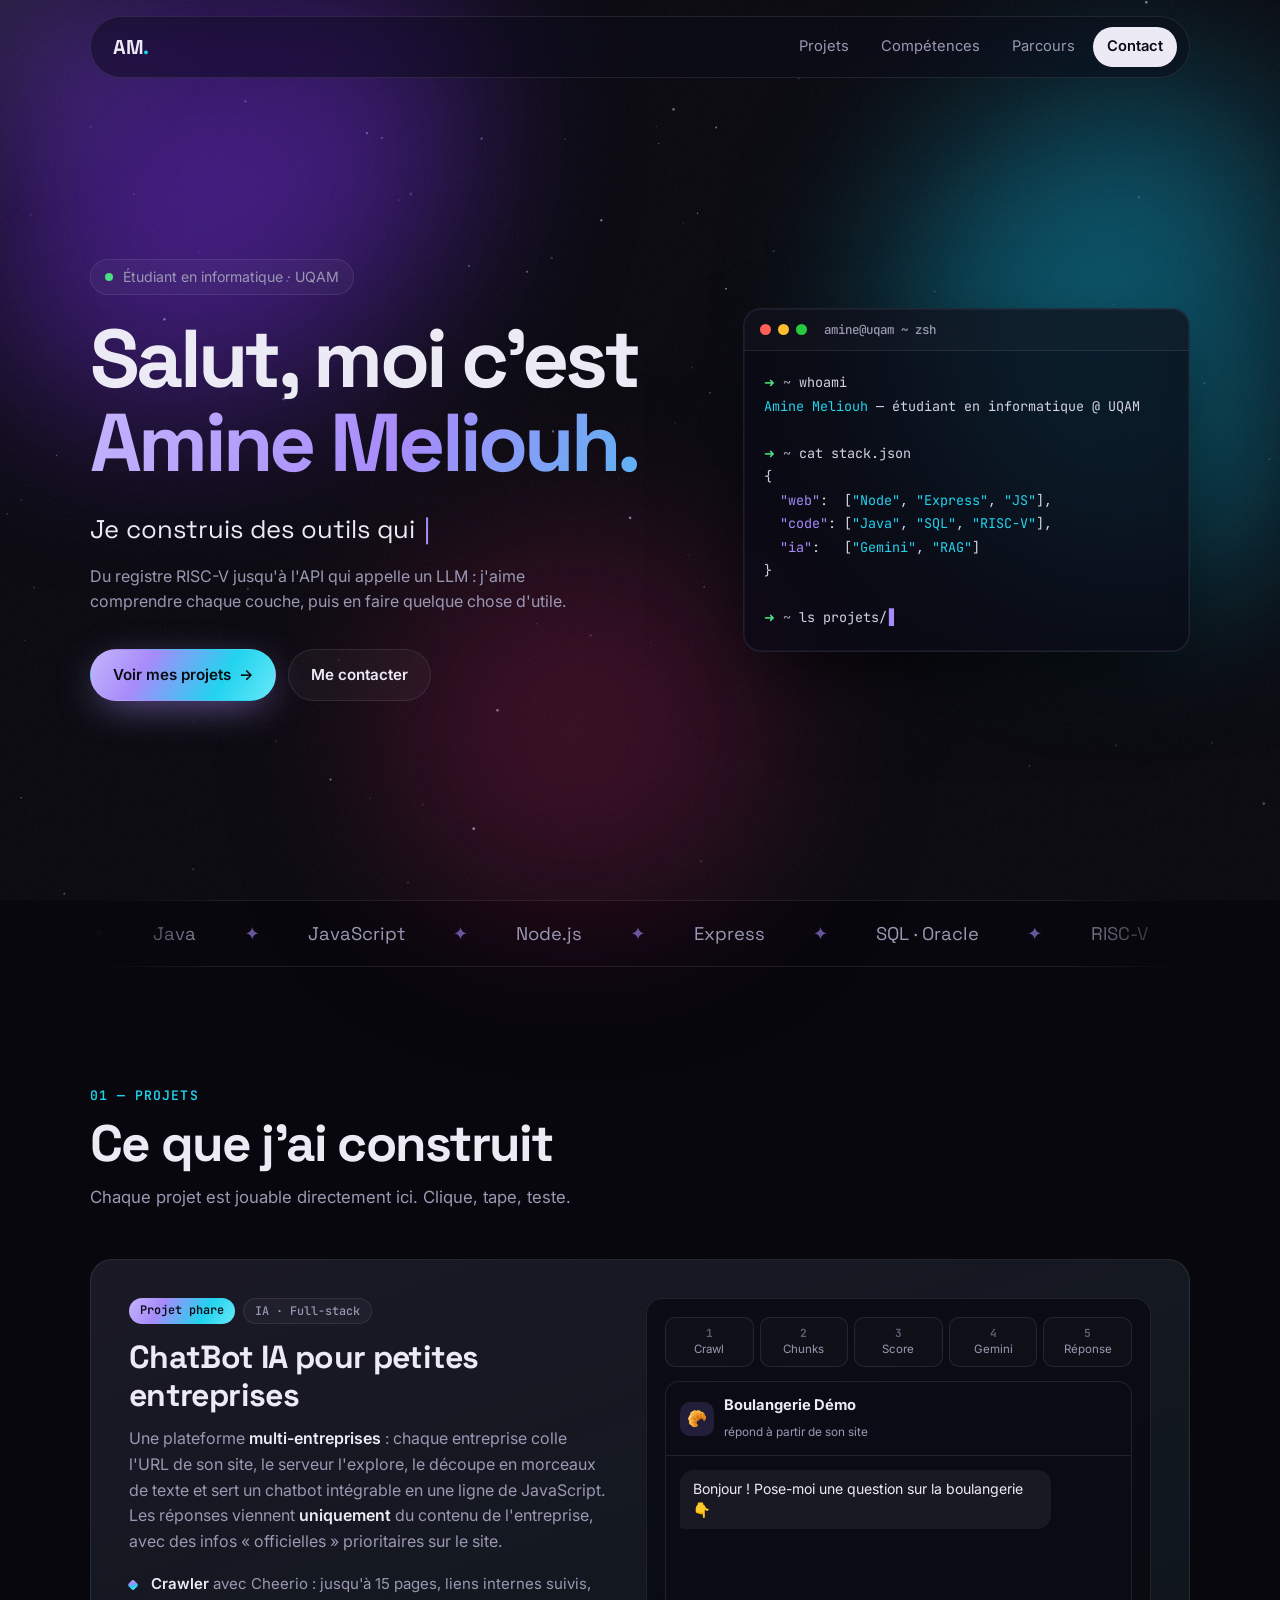
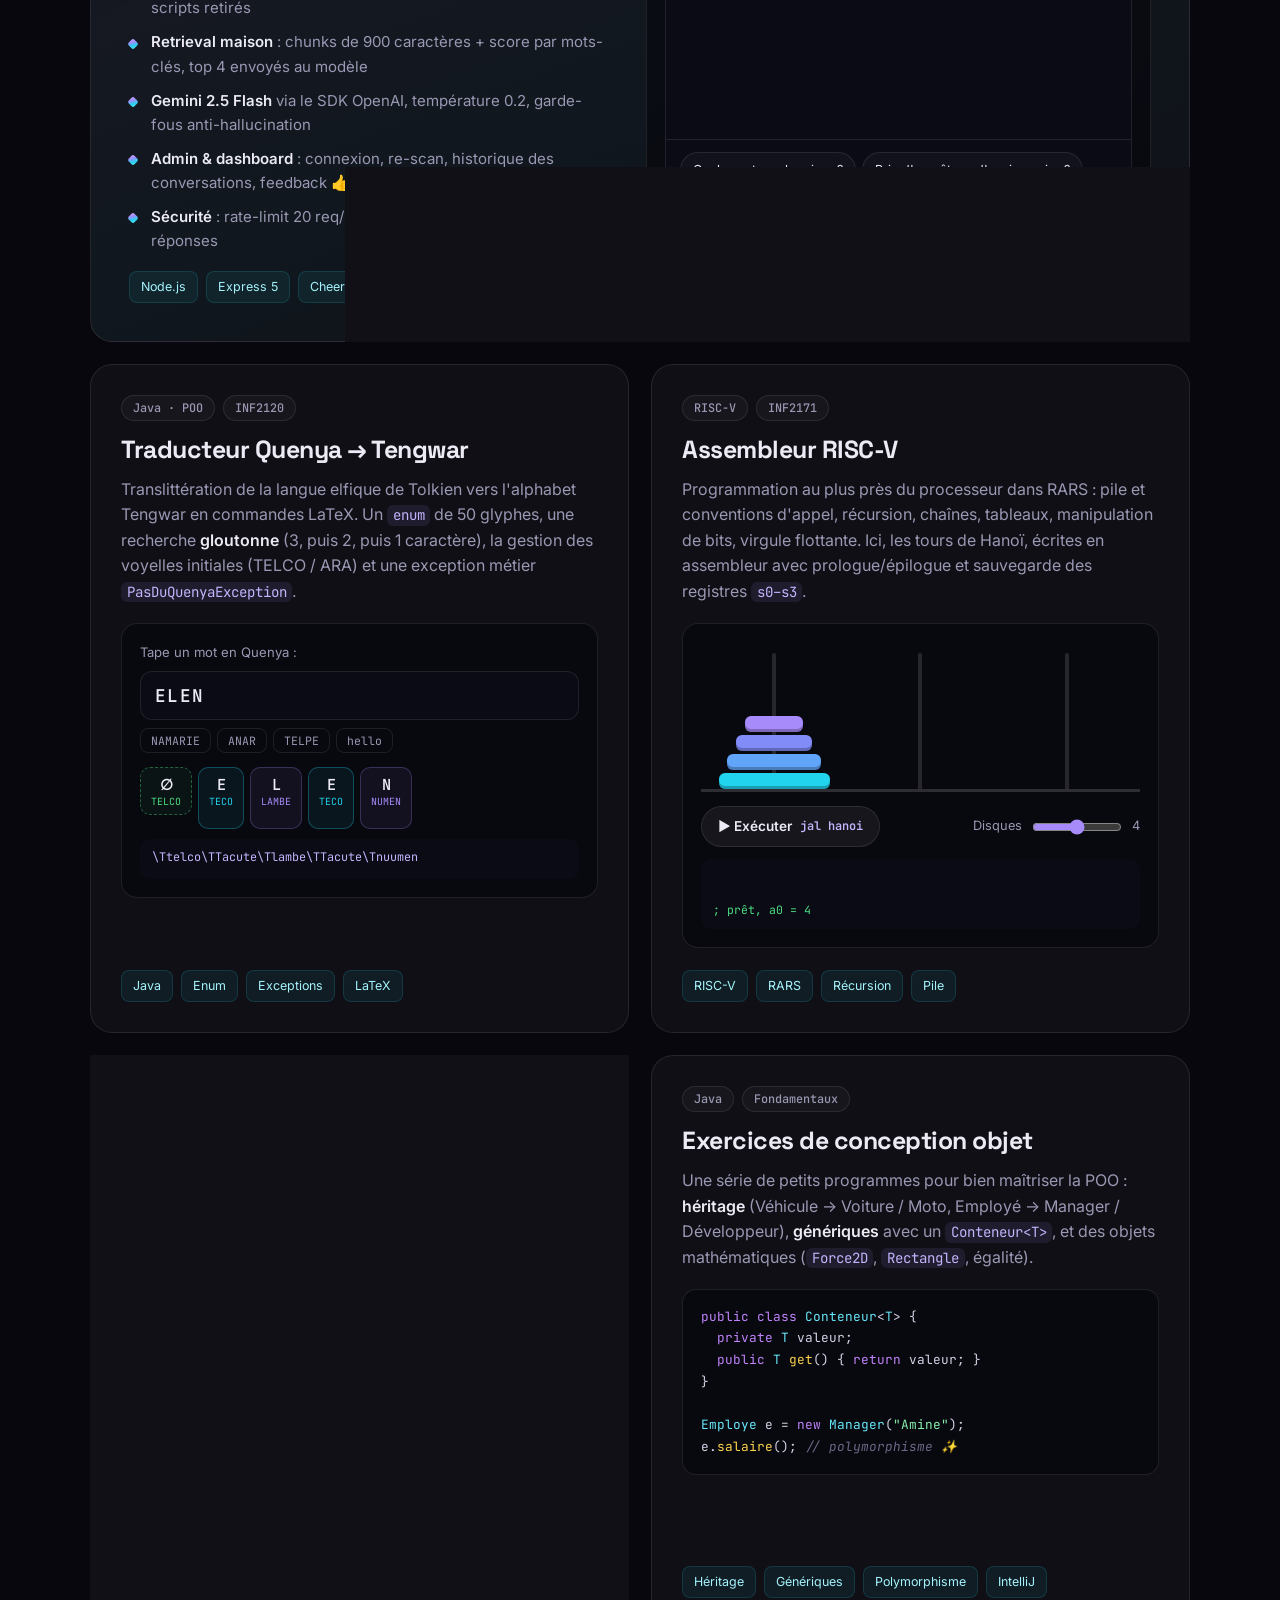
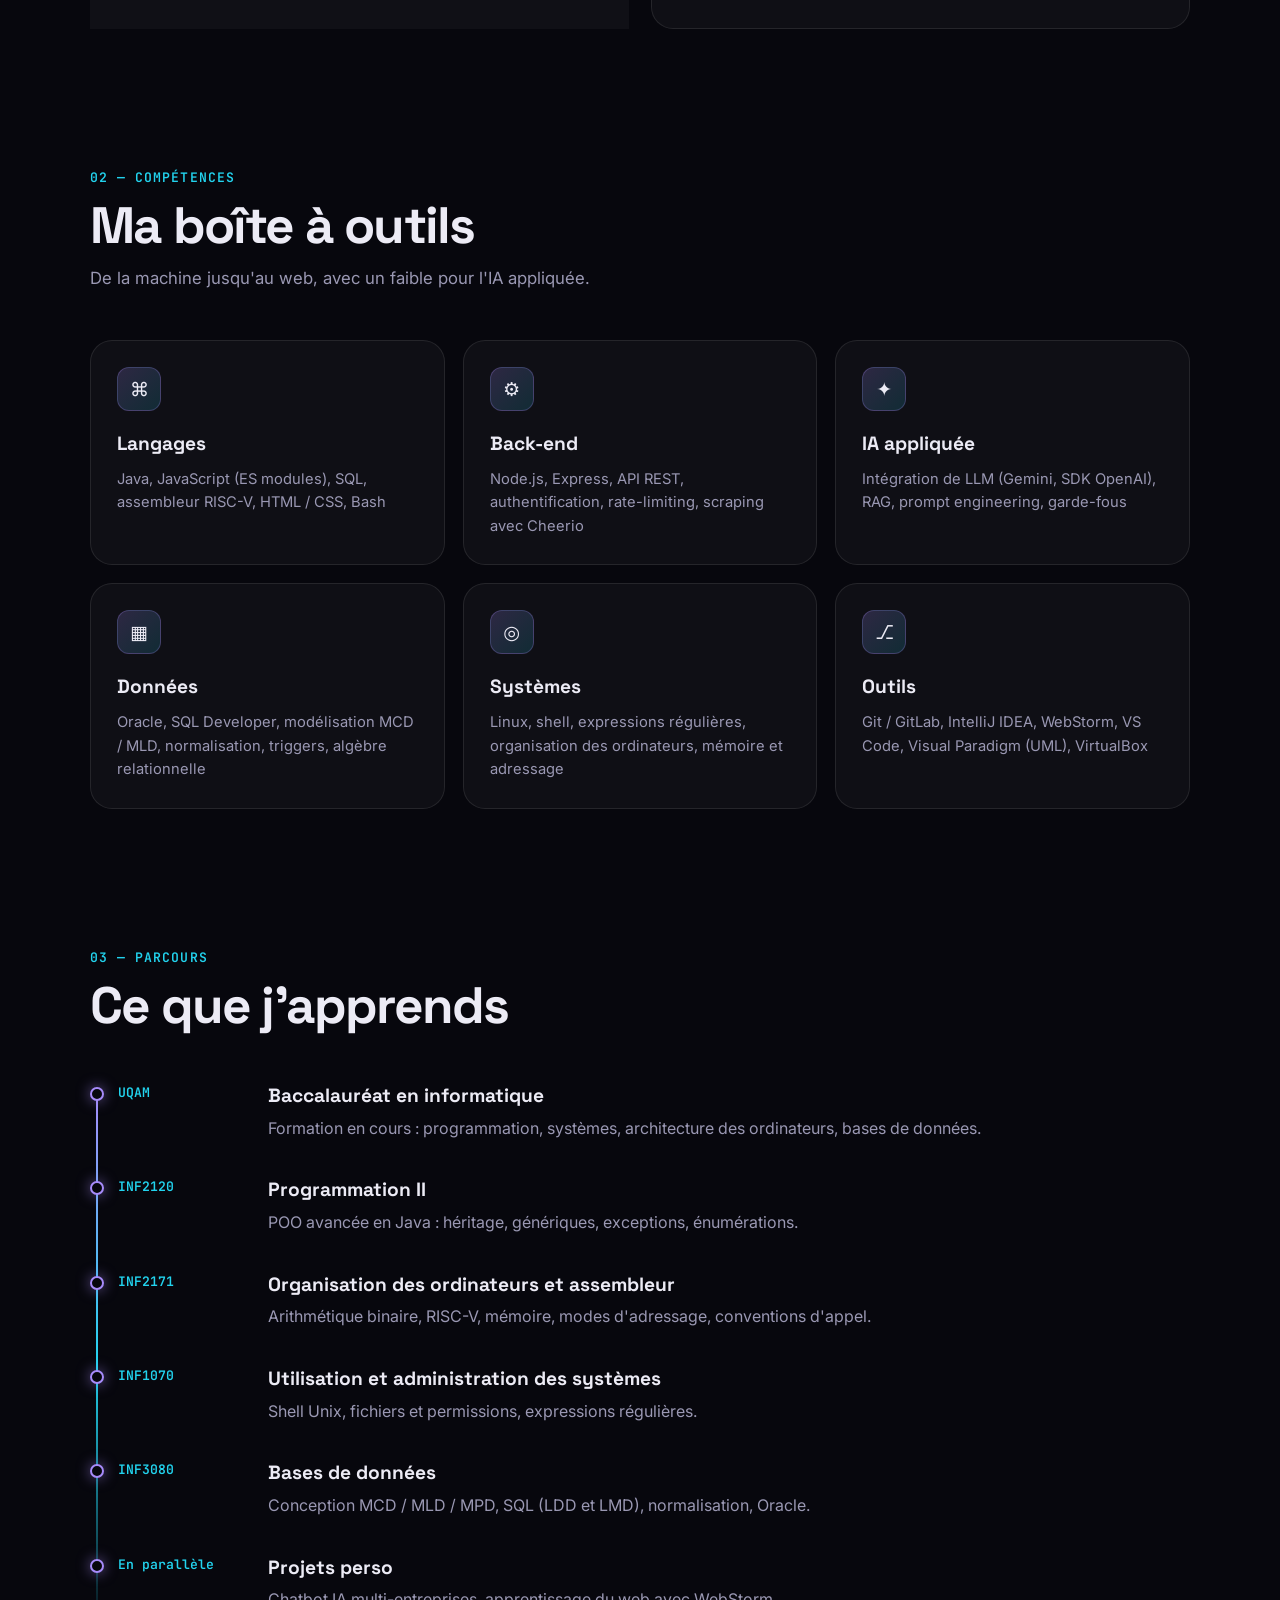
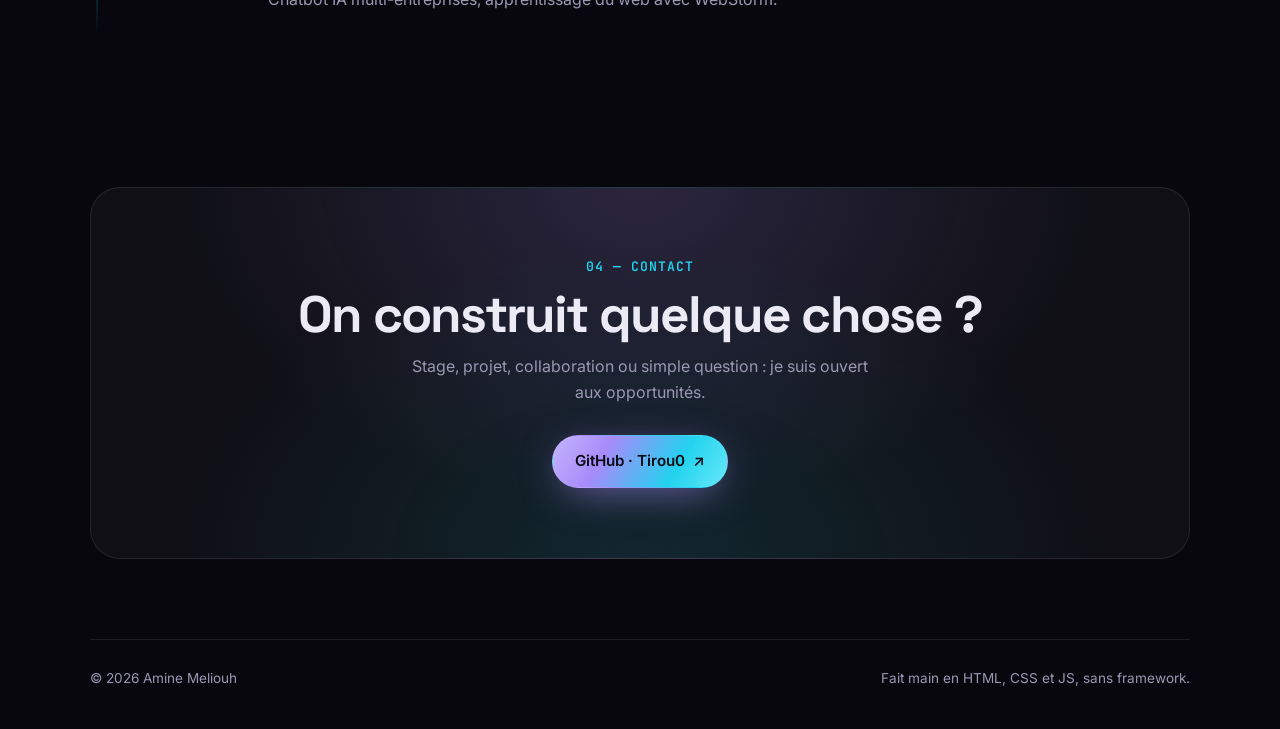
==== index.html @ 9de3b2d6 "Portfolio : site vitrine avec démos interactives Co-Authored-By: Claude Opus 5.5 <noreply@anthropic." ====
<!doctype html>
<html lang="fr">
<head>
  <meta charset="utf-8">
  <meta name="viewport" content="width=device-width, initial-scale=1">
  <title>Amine Meliouh — Développeur</title>
  <meta name="description" content="Portfolio d'Amine Meliouh : étudiant en informatique à l'UQAM, développeur full-stack, IA, Java, SQL et assembleur RISC-V.">
  <link rel="icon" href="data:image/svg+xml,<svg xmlns='http://www.w3.org/2000/svg' viewBox='0 0 64 64'><defs><linearGradient id='g' x1='0' y1='0' x2='1' y2='1'><stop offset='0' stop-color='%23a78bfa'/><stop offset='1' stop-color='%2322d3ee'/></linearGradient></defs><rect width='64' height='64' rx='16' fill='%230b0b14'/><text x='50%' y='58%' text-anchor='middle' dominant-baseline='middle' font-family='Arial' font-weight='800' font-size='34' fill='url(%23g)'>AM</text></svg>">
  <link rel="preconnect" href="https://fonts.googleapis.com">
  <link rel="preconnect" href="https://fonts.gstatic.com" crossorigin>
  <link href="https://fonts.googleapis.com/css2?family=Inter:wght@400;500;600&family=JetBrains+Mono:wght@400;600&family=Space+Grotesk:wght@500;600;700&display=swap" rel="stylesheet">
  <link rel="stylesheet" href="css/style.css">
</head>
<body>
  <canvas id="stars" aria-hidden="true"></canvas>
  <div class="aurora" aria-hidden="true"><span></span><span></span><span></span></div>
  <div class="grain" aria-hidden="true"></div>
  <div class="cursor-glow" aria-hidden="true"></div>

  <header class="nav">
    <a href="#top" class="logo">AM<span>.</span></a>
    <nav>
      <a href="#projets">Projets</a>
      <a href="#competences">Compétences</a>
      <a href="#parcours">Parcours</a>
      <a href="#contact" class="nav-cta">Contact</a>
    </nav>
  </header>

  <main id="top">
    <!-- ================= HERO ================= -->
    <section class="hero">
      <div class="hero-text">
        <p class="eyebrow reveal"><span class="dot"></span> Étudiant en informatique · UQAM</p>
        <h1 class="reveal">Salut, moi c'est<br><span class="grad">Amine Meliouh.</span></h1>
        <p class="lead reveal">Je construis des outils qui <span class="typed" id="typed">parlent aux clients</span><span class="caret">|</span></p>
        <p class="sub reveal">Du registre RISC-V jusqu'à l'API qui appelle un LLM : j'aime comprendre chaque couche, puis en faire quelque chose d'utile.</p>
        <div class="hero-cta reveal">
          <a href="#projets" class="btn btn-primary">Voir mes projets <span>→</span></a>
          <a href="#contact" class="btn btn-ghost">Me contacter</a>
        </div>
      </div>

      <div class="terminal reveal tilt" aria-label="Présentation façon terminal">
        <div class="term-bar"><i></i><i></i><i></i><span>amine@uqam ~ zsh</span></div>
        <pre class="term-body" id="term"></pre>
      </div>
    </section>

    <div class="marquee" aria-hidden="true">
      <div class="marquee-track">
        <span>Java</span><span>JavaScript</span><span>Node.js</span><span>Express</span><span>SQL · Oracle</span><span>RISC-V</span><span>Gemini API</span><span>RAG</span><span>Git</span><span>Linux / Bash</span><span>UML</span><span>Regex</span>
        <span>Java</span><span>JavaScript</span><span>Node.js</span><span>Express</span><span>SQL · Oracle</span><span>RISC-V</span><span>Gemini API</span><span>RAG</span><span>Git</span><span>Linux / Bash</span><span>UML</span><span>Regex</span>
      </div>
    </div>

    <!-- ================= PROJETS ================= -->
    <section id="projets" class="section">
      <div class="section-head reveal">
        <p class="kicker">01 — Projets</p>
        <h2>Ce que j'ai construit</h2>
        <p>Chaque projet est jouable directement ici. Clique, tape, teste.</p>
      </div>

      <!-- Projet phare : chatbot -->
      <article class="project featured reveal">
        <div class="project-info">
          <div class="tag-row"><span class="pill pill-hot">Projet phare</span><span class="pill">IA · Full-stack</span></div>
          <h3>ChatBot IA pour petites entreprises</h3>
          <p>Une plateforme <strong>multi-entreprises</strong> : chaque entreprise colle l'URL de son site, le serveur l'explore, le découpe en morceaux de texte et sert un chatbot intégrable en une ligne de JavaScript. Les réponses viennent <strong>uniquement</strong> du contenu de l'entreprise, avec des infos « officielles » prioritaires sur le site.</p>
          <ul class="feature-list">
            <li><b>Crawler</b> avec Cheerio : jusqu'à 15 pages, liens internes suivis, scripts retirés</li>
            <li><b>Retrieval maison</b> : chunks de 900 caractères + score par mots-clés, top 4 envoyés au modèle</li>
            <li><b>Gemini 2.5 Flash</b> via le SDK OpenAI, température 0.2, garde-fous anti-hallucination</li>
            <li><b>Admin & dashboard</b> : connexion, re-scan, historique des conversations, feedback 👍/👎</li>
            <li><b>Sécurité</b> : rate-limit 20 req/min, IDs validés par regex, cache des réponses</li>
          </ul>
          <div class="stack"><span>Node.js</span><span>Express 5</span><span>Cheerio</span><span>Gemini</span><span>JSONL</span><span>Vanilla JS</span></div>
        </div>

        <div class="demo chat-demo">
          <div class="pipeline" id="pipeline">
            <div class="step" data-step="0"><b>1</b>Crawl</div>
            <div class="step" data-step="1"><b>2</b>Chunks</div>
            <div class="step" data-step="2"><b>3</b>Score</div>
            <div class="step" data-step="3"><b>4</b>Gemini</div>
            <div class="step" data-step="4"><b>5</b>Réponse</div>
          </div>
          <div class="chat-window">
            <div class="chat-head"><span class="avatar">🥐</span><div><b>Boulangerie Démo</b><small>répond à partir de son site</small></div></div>
            <div class="chat-log" id="chatLog">
              <div class="msg bot">Bonjour ! Pose-moi une question sur la boulangerie 👇</div>
            </div>
            <div class="chunks" id="chunks"></div>
            <div class="chat-suggest" id="chatSuggest">
              <button data-q="0">Quels sont vos horaires ?</button>
              <button data-q="1">Prix d'un gâteau d'anniversaire ?</button>
              <button data-q="2">Vous livrez à Laval ?</button>
            </div>
          </div>
          <p class="demo-note">Démo simulée dans le navigateur, qui reproduit le pipeline du vrai serveur.</p>
        </div>
      </article>

      <div class="grid-2">
        <!-- Tengwar -->
        <article class="project reveal">
          <div class="tag-row"><span class="pill">Java · POO</span><span class="pill">INF2120</span></div>
          <h3>Traducteur Quenya → Tengwar</h3>
          <p>Translittération de la langue elfique de Tolkien vers l'alphabet Tengwar en commandes LaTeX. Un <code>enum</code> de 50 glyphes, une recherche <strong>gloutonne</strong> (3, puis 2, puis 1 caractère), la gestion des voyelles initiales (TELCO / ARA) et une exception métier <code>PasDuQuenyaException</code>.</p>
          <div class="demo tengwar-demo">
            <label for="quenya">Tape un mot en Quenya :</label>
            <div class="input-row">
              <input id="quenya" value="ELEN" autocomplete="off" spellcheck="false">
              <div class="examples"><button>NAMARIE</button><button>ANAR</button><button>TELPE</button><button>hello</button></div>
            </div>
            <div class="tokens" id="tokens"></div>
            <pre class="latex" id="latex"></pre>
          </div>
          <div class="stack"><span>Java</span><span>Enum</span><span>Exceptions</span><span>LaTeX</span></div>
        </article>

        <!-- Hanoi / RISC-V -->
        <article class="project reveal">
          <div class="tag-row"><span class="pill">RISC-V</span><span class="pill">INF2171</span></div>
          <h3>Assembleur RISC-V</h3>
          <p>Programmation au plus près du processeur dans RARS : pile et conventions d'appel, récursion, chaînes, tableaux, manipulation de bits, virgule flottante. Ici, les tours de Hanoï, écrites en assembleur avec prologue/épilogue et sauvegarde des registres <code>s0–s3</code>.</p>
          <div class="demo hanoi-demo">
            <div class="hanoi" id="hanoi"><div class="peg"></div><div class="peg"></div><div class="peg"></div></div>
            <div class="hanoi-ctrl">
              <button id="hanoiRun" class="btn btn-small">▶ Exécuter <code>jal hanoi</code></button>
              <label>Disques <input type="range" id="hanoiN" min="2" max="6" value="4"><span id="hanoiNv">4</span></label>
            </div>
            <pre class="hanoi-log" id="hanoiLog">; prêt, a0 = 4</pre>
          </div>
          <div class="stack"><span>RISC-V</span><span>RARS</span><span>Récursion</span><span>Pile</span></div>
        </article>
      </div>

      <div class="grid-2">
        <!-- SQL -->
        <article class="project reveal">
          <div class="tag-row"><span class="pill">SQL · Oracle</span><span class="pill">INF3080</span></div>
          <h3>Base de données d'une résidence pour aînés</h3>
          <p>De la conception à l'implémentation : modèle conceptuel (MCD), passage au logique (MLD), normalisation, puis schéma Oracle complet. <strong>17 tables</strong> (aînés, chambres, préposés internes/externes, quarts de travail, activités, paiements…), séquences et <strong>triggers</strong> pour générer les identifiants.</p>
          <div class="schema" aria-hidden="true">
            <div class="tbl t1"><b>AINE</b><span>#id_aine</span><span>nom</span><span>autonomie</span></div>
            <div class="tbl t2"><b>CHAMBRE</b><span>#no_chambre</span><span>etage</span></div>
            <div class="tbl t3"><b>PREPOSE</b><span>#matricule</span><span>matricule_chef</span></div>
            <div class="tbl t4"><b>QUART_TRAVAIL</b><span>#id_quart</span><span>debut · fin</span></div>
            <svg class="links" viewBox="0 0 400 200" preserveAspectRatio="none"><path d="M95 60 C 160 60, 160 40, 240 40"/><path d="M95 70 C 170 90, 170 150, 240 150"/><path d="M300 70 L300 125"/></svg>
          </div>
          <div class="stack"><span>Oracle</span><span>SQL Developer</span><span>MCD / MLD</span><span>Triggers</span></div>
        </article>

        <!-- Java POO -->
        <article class="project reveal">
          <div class="tag-row"><span class="pill">Java</span><span class="pill">Fondamentaux</span></div>
          <h3>Exercices de conception objet</h3>
          <p>Une série de petits programmes pour bien maîtriser la POO : <strong>héritage</strong> (Véhicule → Voiture / Moto, Employé → Manager / Développeur), <strong>génériques</strong> avec un <code>Conteneur&lt;T&gt;</code>, et des objets mathématiques (<code>Force2D</code>, <code>Rectangle</code>, égalité).</p>
          <pre class="code"><span class="k">public class</span> <span class="t">Conteneur</span>&lt;<span class="t">T</span>&gt; {
  <span class="k">private</span> <span class="t">T</span> valeur;
  <span class="k">public</span> <span class="t">T</span> <span class="f">get</span>() { <span class="k">return</span> valeur; }
}

<span class="t">Employe</span> e = <span class="k">new</span> <span class="t">Manager</span>(<span class="s">"Amine"</span>);
e.<span class="f">salaire</span>(); <span class="c">// polymorphisme ✨</span></pre>
          <div class="stack"><span>Héritage</span><span>Génériques</span><span>Polymorphisme</span><span>IntelliJ</span></div>
        </article>
      </div>
    </section>

    <!-- ================= COMPETENCES ================= -->
    <section id="competences" class="section">
      <div class="section-head reveal">
        <p class="kicker">02 — Compétences</p>
        <h2>Ma boîte à outils</h2>
        <p>De la machine jusqu'au web, avec un faible pour l'IA appliquée.</p>
      </div>
      <div class="skills">
        <div class="skill-card reveal spot"><div class="ico">⌘</div><h4>Langages</h4><p>Java, JavaScript (ES modules), SQL, assembleur RISC-V, HTML / CSS, Bash</p></div>
        <div class="skill-card reveal spot"><div class="ico">⚙</div><h4>Back-end</h4><p>Node.js, Express, API REST, authentification, rate-limiting, scraping avec Cheerio</p></div>
        <div class="skill-card reveal spot"><div class="ico">✦</div><h4>IA appliquée</h4><p>Intégration de LLM (Gemini, SDK OpenAI), RAG, prompt engineering, garde-fous</p></div>
        <div class="skill-card reveal spot"><div class="ico">▦</div><h4>Données</h4><p>Oracle, SQL Developer, modélisation MCD / MLD, normalisation, triggers, algèbre relationnelle</p></div>
        <div class="skill-card reveal spot"><div class="ico">◎</div><h4>Systèmes</h4><p>Linux, shell, expressions régulières, organisation des ordinateurs, mémoire et adressage</p></div>
        <div class="skill-card reveal spot"><div class="ico">⎇</div><h4>Outils</h4><p>Git / GitLab, IntelliJ IDEA, WebStorm, VS Code, Visual Paradigm (UML), VirtualBox</p></div>
      </div>
    </section>

    <!-- ================= PARCOURS ================= -->
    <section id="parcours" class="section">
      <div class="section-head reveal">
        <p class="kicker">03 — Parcours</p>
        <h2>Ce que j'apprends</h2>
      </div>
      <ol class="timeline">
        <li class="reveal"><span class="when">UQAM</span><div><h4>Baccalauréat en informatique</h4><p>Formation en cours : programmation, systèmes, architecture des ordinateurs, bases de données.</p></div></li>
        <li class="reveal"><span class="when">INF2120</span><div><h4>Programmation II</h4><p>POO avancée en Java : héritage, génériques, exceptions, énumérations.</p></div></li>
        <li class="reveal"><span class="when">INF2171</span><div><h4>Organisation des ordinateurs et assembleur</h4><p>Arithmétique binaire, RISC-V, mémoire, modes d'adressage, conventions d'appel.</p></div></li>
        <li class="reveal"><span class="when">INF1070</span><div><h4>Utilisation et administration des systèmes</h4><p>Shell Unix, fichiers et permissions, expressions régulières.</p></div></li>
        <li class="reveal"><span class="when">INF3080</span><div><h4>Bases de données</h4><p>Conception MCD / MLD / MPD, SQL (LDD et LMD), normalisation, Oracle.</p></div></li>
        <li class="reveal"><span class="when">En parallèle</span><div><h4>Projets perso</h4><p>Chatbot IA multi-entreprises, apprentissage du web avec WebStorm.</p></div></li>
      </ol>
    </section>

    <!-- ================= CONTACT ================= -->
    <section id="contact" class="section contact reveal">
      <div class="contact-card spot">
        <p class="kicker">04 — Contact</p>
        <h2>On construit quelque chose&nbsp;?</h2>
        <p>Stage, projet, collaboration ou simple question : je suis ouvert aux opportunités.</p>
        <div class="hero-cta">
          <a class="btn btn-primary" href="https://github.com/Tirou0" target="_blank" rel="noopener">GitHub · Tirou0 <span>↗</span></a>
        </div>
      </div>
    </section>
  </main>

  <footer class="footer">
    <span>© <span id="year"></span> Amine Meliouh</span>
    <span>Fait main en HTML, CSS et JS, sans framework.</span>
  </footer>

  <script src="js/tengwar.js"></script>
  <script src="js/main.js"></script>
</body>
</html>
---- css/style.css ----
/* ============ Tokens ============ */
:root {
  --bg: #07070d;
  --bg-2: #0d0d18;
  --card: rgba(255, 255, 255, 0.035);
  --card-strong: rgba(255, 255, 255, 0.06);
  --line: rgba(255, 255, 255, 0.09);
  --text: #ecebf5;
  --muted: #9a98b3;
  --violet: #a78bfa;
  --cyan: #22d3ee;
  --pink: #f472b6;
  --green: #4ade80;
  --grad: linear-gradient(120deg, #c4b5fd 0%, #a78bfa 30%, #22d3ee 70%, #67e8f9 100%);
  --radius: 22px;
  --display: "Space Grotesk", system-ui, sans-serif;
  --body: "Inter", system-ui, sans-serif;
  --mono: "JetBrains Mono", ui-monospace, monospace;
  color-scheme: dark;
}

*, *::before, *::after { box-sizing: border-box; }
html { scroll-behavior: smooth; }
body {
  margin: 0;
  background: var(--bg);
  color: var(--text);
  font-family: var(--body);
  font-size: 16px;
  line-height: 1.6;
  overflow-x: hidden;
  -webkit-font-smoothing: antialiased;
}
a { color: inherit; text-decoration: none; }
code { font-family: var(--mono); font-size: .88em; color: #c4b5fd; background: rgba(167,139,250,.1); padding: .1em .4em; border-radius: 6px; }
button { font: inherit; color: inherit; cursor: pointer; }
::selection { background: rgba(167, 139, 250, .35); }

/* ============ Background layers ============ */
#stars { position: fixed; inset: 0; z-index: -3; width: 100%; height: 100%; }
.aurora { position: fixed; inset: 0; z-index: -2; overflow: hidden; filter: blur(90px); opacity: .55; pointer-events: none; }
.aurora span { position: absolute; border-radius: 50%; mix-blend-mode: screen; animation: float 22s ease-in-out infinite alternate; }
.aurora span:nth-child(1) { width: 46vw; height: 46vw; left: -10vw; top: -14vw; background: #6d28d9; }
.aurora span:nth-child(2) { width: 38vw; height: 38vw; right: -8vw; top: 10vh; background: #0891b2; animation-duration: 28s; }
.aurora span:nth-child(3) { width: 30vw; height: 30vw; left: 30vw; top: 60vh; background: #be185d; opacity: .5; animation-duration: 34s; }
@keyframes float { to { transform: translate(6vw, 8vh) scale(1.15); } }
.grain { position: fixed; inset: 0; z-index: -1; pointer-events: none; opacity: .07;
  background-image: url("data:image/svg+xml,%3Csvg xmlns='http://www.w3.org/2000/svg' width='160' height='160'%3E%3Cfilter id='n'%3E%3CfeTurbulence type='fractalNoise' baseFrequency='.9' numOctaves='3' stitchTiles='stitch'/%3E%3C/filter%3E%3Crect width='100%25' height='100%25' filter='url(%23n)'/%3E%3C/svg%3E"); }
.cursor-glow { position: fixed; left: 0; top: 0; width: 520px; height: 520px; margin: -260px 0 0 -260px; border-radius: 50%; pointer-events: none; z-index: -1;
  background: radial-gradient(circle, rgba(167,139,250,.13), transparent 60%); transition: opacity .3s; will-change: transform; }

/* ============ Nav ============ */
.nav { position: fixed; top: 16px; left: 50%; transform: translateX(-50%); z-index: 50; width: min(1100px, calc(100% - 32px));
  display: flex; align-items: center; justify-content: space-between; padding: 10px 12px 10px 22px;
  background: rgba(13, 13, 24, .55); backdrop-filter: blur(16px) saturate(1.4); -webkit-backdrop-filter: blur(16px) saturate(1.4);
  border: 1px solid var(--line); border-radius: 999px; transition: background .3s; }
.nav.scrolled { background: rgba(13, 13, 24, .82); }
.logo { font-family: var(--display); font-weight: 700; font-size: 1.25rem; letter-spacing: -.02em; }
.logo span { color: var(--cyan); }
.nav nav { display: flex; gap: 4px; }
.nav nav a { padding: 8px 14px; border-radius: 999px; color: var(--muted); font-size: .92rem; transition: color .2s, background .2s; }
.nav nav a:hover { color: var(--text); background: rgba(255,255,255,.06); }
.nav nav a.nav-cta { color: #0b0b14; background: var(--text); font-weight: 600; }
.nav nav a.nav-cta:hover { background: #fff; }

main { width: min(1100px, calc(100% - 32px)); margin: 0 auto; }

/* ============ Hero ============ */
.hero { min-height: 100vh; display: grid; grid-template-columns: 1.15fr .85fr; gap: 48px; align-items: center; padding: 120px 0 60px; }
.eyebrow { display: inline-flex; align-items: center; gap: 10px; margin: 0 0 22px; padding: 6px 14px; border: 1px solid var(--line); border-radius: 999px; background: var(--card); color: var(--muted); font-size: .88rem; }
.dot { width: 8px; height: 8px; border-radius: 50%; background: var(--green); box-shadow: 0 0 0 0 rgba(74,222,128,.6); animation: pulse 2s infinite; }
@keyframes pulse { 70% { box-shadow: 0 0 0 10px rgba(74,222,128,0); } 100% { box-shadow: 0 0 0 0 rgba(74,222,128,0); } }
h1 { font-family: var(--display); font-weight: 700; font-size: clamp(2.6rem, 6.4vw, 5.2rem); line-height: 1.02; letter-spacing: -.045em; margin: 0 0 24px; }
.grad { background: var(--grad); background-size: 200% auto; -webkit-background-clip: text; background-clip: text; color: transparent; animation: shine 8s linear infinite; }
@keyframes shine { to { background-position: 200% center; } }
.lead { font-family: var(--display); font-size: clamp(1.2rem, 2.2vw, 1.6rem); margin: 0 0 14px; color: var(--text); }
.typed { color: var(--cyan); }
.caret { color: var(--violet); animation: blink 1s steps(1) infinite; margin-left: 2px; }
@keyframes blink { 50% { opacity: 0; } }
.sub { color: var(--muted); max-width: 520px; margin: 0 0 34px; }
.hero-cta { display: flex; gap: 12px; flex-wrap: wrap; }
.btn { display: inline-flex; align-items: center; gap: 8px; padding: 13px 22px; border-radius: 999px; font-weight: 600; font-size: .95rem; border: 1px solid transparent; transition: transform .2s, box-shadow .3s, background .2s; }
.btn span { transition: transform .2s; }
.btn:hover span { transform: translateX(4px); }
.btn-primary { background: var(--grad); color: #0b0b14; box-shadow: 0 10px 40px -10px rgba(167,139,250,.7); }
.btn-primary:hover { transform: translateY(-2px); box-shadow: 0 16px 50px -10px rgba(34,211,238,.7); }
.btn-ghost { border-color: var(--line); background: var(--card); }
.btn-ghost:hover { background: var(--card-strong); transform: translateY(-2px); }
.btn-small { padding: 9px 16px; font-size: .85rem; background: var(--card-strong); border: 1px solid var(--line); }
.btn-small:hover { border-color: var(--violet); }
.btn-small:disabled { opacity: .5; cursor: progress; }

/* Terminal */
.terminal { border-radius: 18px; background: rgba(10, 10, 20, .75); border: 1px solid var(--line); box-shadow: 0 30px 80px -20px rgba(0,0,0,.8), 0 0 0 1px rgba(167,139,250,.08) inset; overflow: hidden; backdrop-filter: blur(10px); transform-style: preserve-3d; transition: transform .15s ease-out; }
.term-bar { display: flex; align-items: center; gap: 7px; padding: 12px 16px; border-bottom: 1px solid var(--line); background: rgba(255,255,255,.02); }
.term-bar i { width: 11px; height: 11px; border-radius: 50%; background: #ff5f57; }
.term-bar i:nth-child(2) { background: #febc2e; } .term-bar i:nth-child(3) { background: #28c840; }
.term-bar span { margin-left: 10px; font: 500 .78rem var(--mono); color: var(--muted); }
.term-body { margin: 0; padding: 20px; min-height: 300px; font: .84rem/1.75 var(--mono); color: #d4d2e6; white-space: pre-wrap; }
.term-body .p { color: var(--green); } .term-body .k { color: var(--violet); } .term-body .v { color: var(--cyan); } .term-body .m { color: var(--muted); }

/* Marquee */
.marquee { overflow: hidden; border-block: 1px solid var(--line); padding: 18px 0; mask-image: linear-gradient(90deg, transparent, #000 12%, #000 88%, transparent); }
.marquee-track { display: flex; gap: 48px; width: max-content; animation: scroll 40s linear infinite; }
.marquee span { font-family: var(--display); font-size: 1.15rem; color: var(--muted); white-space: nowrap; }
.marquee span::before { content: "✦"; margin-right: 48px; color: var(--violet); opacity: .6; }
@keyframes scroll { to { transform: translateX(-50%); } }

/* ============ Sections ============ */
.section { padding: 120px 0 20px; }
.section-head { margin-bottom: 48px; }
.kicker { font: 600 .82rem var(--mono); color: var(--cyan); letter-spacing: .08em; text-transform: uppercase; margin: 0 0 12px; }
h2 { font-family: var(--display); font-size: clamp(2rem, 4.4vw, 3.2rem); letter-spacing: -.035em; line-height: 1.08; margin: 0 0 12px; }
.section-head p:not(.kicker) { color: var(--muted); margin: 0; font-size: 1.05rem; }

/* ============ Projects ============ */
.project { position: relative; padding: 30px; border-radius: var(--radius); background: var(--card); border: 1px solid var(--line); overflow: hidden; transition: border-color .3s, transform .3s; }
.project::before { content: ""; position: absolute; inset: 0; border-radius: inherit; pointer-events: none;
  background: radial-gradient(500px circle at var(--mx, 50%) var(--my, 0%), rgba(167,139,250,.12), transparent 45%); opacity: 0; transition: opacity .3s; }
.project:hover::before { opacity: 1; }
.project:hover { border-color: rgba(167,139,250,.28); }
.project h3 { font-family: var(--display); font-size: 1.55rem; letter-spacing: -.02em; line-height: 1.2; margin: 14px 0 12px; }
.project p { color: var(--muted); margin: 0 0 18px; }
.project p strong { color: var(--text); font-weight: 600; }
.tag-row { display: flex; gap: 8px; flex-wrap: wrap; }
.pill { font: 500 .74rem var(--mono); padding: 4px 11px; border-radius: 999px; border: 1px solid var(--line); color: var(--muted); background: rgba(255,255,255,.03); }
.pill-hot { color: #0b0b14; background: var(--grad); border: none; font-weight: 600; }
.stack { display: flex; gap: 8px; flex-wrap: wrap; margin-top: 18px; }
.stack span { font-size: .78rem; padding: 5px 11px; border-radius: 8px; background: rgba(34,211,238,.07); color: #a5f3fc; border: 1px solid rgba(34,211,238,.15); }
.grid-2 { display: grid; grid-template-columns: 1fr 1fr; gap: 22px; margin-top: 22px; }
.grid-2 .project { display: flex; flex-direction: column; }
.grid-2 .project .stack { margin-top: auto; padding-top: 18px; }

.featured { display: grid; grid-template-columns: 1fr 1.05fr; gap: 36px; padding: 38px;
  background: linear-gradient(160deg, rgba(167,139,250,.08), rgba(34,211,238,.04) 60%, transparent), var(--card); }
.featured h3 { font-size: 2rem; }
.feature-list { list-style: none; padding: 0; margin: 0; display: grid; gap: 10px; }
.feature-list li { position: relative; padding-left: 22px; color: var(--muted); font-size: .94rem; }
.feature-list li::before { content: ""; position: absolute; left: 0; top: .6em; width: 8px; height: 8px; border-radius: 2px; background: var(--grad); transform: rotate(45deg); }
.feature-list b { color: var(--text); font-weight: 600; }

/* Demos */
.demo { border-radius: 16px; background: rgba(5,5,12,.6); border: 1px solid var(--line); padding: 18px; margin-bottom: 4px; }
.demo-note { font-size: .76rem; color: var(--muted); margin: 10px 0 0; text-align: center; opacity: .8; }
.chat-demo { padding: 18px; display: flex; flex-direction: column; }

.pipeline { display: grid; grid-template-columns: repeat(5, 1fr); gap: 6px; margin-bottom: 14px; }
.step { position: relative; text-align: center; font-size: .72rem; color: var(--muted); padding: 8px 4px; border-radius: 10px; border: 1px solid var(--line); background: rgba(255,255,255,.02); transition: all .35s; }
.step b { display: block; font: 600 .7rem var(--mono); opacity: .6; }
.step.on { color: #0b0b14; background: var(--grad); border-color: transparent; box-shadow: 0 0 24px -4px rgba(34,211,238,.6); }
.step.done { color: var(--text); border-color: rgba(167,139,250,.4); }

.chat-window { flex: 1; display: flex; flex-direction: column; border-radius: 14px; border: 1px solid var(--line); background: #0b0b16; overflow: hidden; }
.chat-head { display: flex; gap: 10px; align-items: center; padding: 12px 14px; border-bottom: 1px solid var(--line); }
.chat-head b { display: block; font-size: .92rem; } .chat-head small { color: var(--muted); font-size: .74rem; }
.avatar { width: 34px; height: 34px; border-radius: 10px; display: grid; place-items: center; background: rgba(167,139,250,.15); }
.chat-log { flex: 1 1 210px; min-height: 210px; max-height: 340px; overflow-y: auto; padding: 14px; display: flex; flex-direction: column; gap: 10px; scroll-behavior: smooth; }
.msg { max-width: 85%; padding: 9px 13px; border-radius: 14px; font-size: .88rem; line-height: 1.45; animation: pop .3s ease-out; }
.msg.bot { align-self: flex-start; background: rgba(255,255,255,.06); border-bottom-left-radius: 4px; }
.msg.user { align-self: flex-end; background: linear-gradient(135deg, #7c3aed, #0891b2); color: #fff; border-bottom-right-radius: 4px; }
.msg.typing span { display: inline-block; width: 6px; height: 6px; margin: 0 2px; border-radius: 50%; background: var(--muted); animation: bounce 1s infinite; }
.msg.typing span:nth-child(2) { animation-delay: .15s; } .msg.typing span:nth-child(3) { animation-delay: .3s; }
@keyframes bounce { 50% { transform: translateY(-4px); opacity: .5; } }
@keyframes pop { from { opacity: 0; transform: translateY(6px) scale(.97); } }
.chunks { display: grid; gap: 5px; padding: 0 14px; max-height: 0; overflow: hidden; transition: max-height .4s, padding .4s; }
.chunks.show { max-height: 140px; padding: 10px 14px; border-top: 1px dashed var(--line); }
.chunk { display: grid; grid-template-columns: 1fr 60px 22px; gap: 8px; align-items: center; font: .7rem var(--mono); color: var(--muted); }
.chunk em { font-style: normal; overflow: hidden; white-space: nowrap; text-overflow: ellipsis; }
.chunk .bar { height: 5px; border-radius: 3px; background: rgba(255,255,255,.07); overflow: hidden; }
.chunk .bar i { display: block; height: 100%; width: 0; background: var(--grad); transition: width .6s; }
.chunk.top em { color: var(--text); }
.chat-suggest { display: flex; flex-wrap: wrap; gap: 6px; padding: 12px 14px; border-top: 1px solid var(--line); }
.chat-suggest button { font-size: .78rem; padding: 7px 12px; border-radius: 999px; border: 1px solid var(--line); background: rgba(255,255,255,.03); transition: all .2s; }
.chat-suggest button:hover:not(:disabled) { border-color: var(--violet); background: rgba(167,139,250,.1); }
.chat-suggest button:disabled { opacity: .4; cursor: default; }

/* Tengwar */
.tengwar-demo label { font-size: .82rem; color: var(--muted); display: block; margin-bottom: 8px; }
.input-row { display: flex; flex-direction: column; gap: 8px; }
.tengwar-demo input { width: 100%; padding: 12px 14px; border-radius: 12px; border: 1px solid var(--line); background: #0b0b16; color: var(--text); font: 600 1.1rem var(--mono); letter-spacing: .08em; outline: none; transition: border-color .2s, box-shadow .2s; }
.tengwar-demo input:focus { border-color: var(--violet); box-shadow: 0 0 0 4px rgba(167,139,250,.15); }
.tengwar-demo input.err { border-color: var(--pink); box-shadow: 0 0 0 4px rgba(244,114,182,.15); }
.examples { display: flex; gap: 6px; flex-wrap: wrap; }
.examples button { font: .72rem var(--mono); padding: 4px 10px; border-radius: 8px; border: 1px solid var(--line); background: transparent; color: var(--muted); }
.examples button:hover { color: var(--text); border-color: var(--cyan); }
.tokens { display: flex; flex-wrap: wrap; gap: 6px; margin: 14px 0 10px; min-height: 52px; }
.tok { display: flex; flex-direction: column; align-items: center; padding: 6px 10px; border-radius: 10px; border: 1px solid rgba(167,139,250,.25); background: rgba(167,139,250,.07); animation: pop .25s ease-out backwards; }
.tok b { font: 600 .95rem var(--mono); color: var(--text); }
.tok small { font: .62rem var(--mono); color: var(--violet); }
.tok.vowel { border-color: rgba(34,211,238,.3); background: rgba(34,211,238,.07); } .tok.vowel small { color: var(--cyan); }
.tok.lead { border-style: dashed; border-color: rgba(74,222,128,.4); background: rgba(74,222,128,.06); } .tok.lead small { color: var(--green); }
.latex { margin: 0; padding: 10px 12px; border-radius: 10px; background: #0b0b16; font: .74rem/1.5 var(--mono); color: #c4b5fd; white-space: pre-wrap; word-break: break-all; min-height: 40px; }
.latex.err { color: var(--pink); }

/* Hanoi */
.hanoi { position: relative; display: grid; grid-template-columns: repeat(3, 1fr); height: 150px; border-bottom: 3px solid rgba(255,255,255,.15); margin-bottom: 14px; }
.peg { position: relative; display: flex; flex-direction: column-reverse; align-items: center; }
.peg::before { content: ""; position: absolute; bottom: 0; width: 4px; height: 92%; border-radius: 4px 4px 0 0; background: rgba(255,255,255,.12); }
.disk { position: relative; height: 16px; margin-top: 3px; border-radius: 6px; transition: transform .25s; box-shadow: inset 0 -3px 0 rgba(0,0,0,.25); }
.disk.lift { transform: translateY(-8px); }
.hanoi-ctrl { display: flex; align-items: center; justify-content: space-between; gap: 12px; flex-wrap: wrap; }
.hanoi-ctrl label { display: flex; align-items: center; gap: 8px; font-size: .8rem; color: var(--muted); }
.hanoi-ctrl input { accent-color: var(--violet); width: 90px; }
.hanoi-ctrl code { background: none; padding: 0; }
.hanoi-log { margin: 12px 0 0; height: 70px; overflow: hidden; padding: 10px 12px; border-radius: 10px; background: #0b0b16; font: .72rem/1.6 var(--mono); color: var(--green); display: flex; flex-direction: column; justify-content: flex-end; }

/* SQL schema */
.schema { position: relative; height: 200px; margin-bottom: 4px; }
.schema .links { position: absolute; inset: 0; width: 100%; height: 100%; z-index: 0; }
.schema .links path { fill: none; stroke: rgba(167,139,250,.45); stroke-width: 1.5; stroke-dasharray: 5 5; animation: dash 1.6s linear infinite; vector-effect: non-scaling-stroke; }
@keyframes dash { to { stroke-dashoffset: -20; } }
.tbl { position: absolute; z-index: 1; min-width: 118px; border-radius: 10px; border: 1px solid var(--line); background: #0d0d1a; font: .68rem/1.5 var(--mono); overflow: hidden; transition: transform .3s, border-color .3s; }
.tbl:hover { transform: translateY(-3px); border-color: var(--cyan); }
.tbl b { display: block; padding: 5px 10px; background: rgba(34,211,238,.1); color: #a5f3fc; font-weight: 600; }
.tbl span { display: block; padding: 0 10px; color: var(--muted); } .tbl span:last-child { padding-bottom: 6px; }
.tbl span:first-of-type { color: #fcd34d; }
.t1 { left: 0; top: 30px; } .t2 { left: 58%; top: 0; } .t3 { left: 58%; top: 110px; } .t4 { left: 4%; top: 130px; }

/* Code */
.code { margin: 0 0 4px; padding: 16px 18px; border-radius: 14px; background: rgba(5,5,12,.6); border: 1px solid var(--line); font: .8rem/1.7 var(--mono); color: #d4d2e6; overflow-x: auto; }
.code .k { color: #c084fc; } .code .t { color: #67e8f9; } .code .f { color: #fcd34d; } .code .s { color: #86efac; } .code .c { color: #6b6987; font-style: italic; }

/* ============ Skills ============ */
.skills { display: grid; grid-template-columns: repeat(3, 1fr); gap: 18px; }
.skill-card { position: relative; padding: 26px; border-radius: var(--radius); background: var(--card); border: 1px solid var(--line); overflow: hidden; transition: transform .3s, border-color .3s; }
.skill-card:hover { transform: translateY(-4px); border-color: rgba(34,211,238,.3); }
.spot::after { content: ""; position: absolute; inset: 0; pointer-events: none; border-radius: inherit; opacity: 0; transition: opacity .3s;
  background: radial-gradient(320px circle at var(--mx, 50%) var(--my, 50%), rgba(34,211,238,.1), transparent 50%); }
.spot:hover::after { opacity: 1; }
.ico { width: 44px; height: 44px; display: grid; place-items: center; border-radius: 12px; font-size: 1.2rem; margin-bottom: 18px; background: linear-gradient(135deg, rgba(167,139,250,.2), rgba(34,211,238,.15)); border: 1px solid rgba(167,139,250,.25); }
.skill-card h4 { font-family: var(--display); font-size: 1.2rem; margin: 0 0 8px; }
.skill-card p { color: var(--muted); font-size: .92rem; margin: 0; }

/* ============ Timeline ============ */
.timeline { list-style: none; margin: 0; padding: 0 0 0 28px; position: relative; }
.timeline::before { content: ""; position: absolute; left: 6px; top: 8px; bottom: 8px; width: 2px; background: linear-gradient(var(--violet), var(--cyan), transparent); }
.timeline li { position: relative; display: grid; grid-template-columns: 130px 1fr; gap: 20px; padding: 0 0 34px; }
.timeline li::before { content: ""; position: absolute; left: -28px; top: 6px; width: 14px; height: 14px; border-radius: 50%; background: var(--bg); border: 2px solid var(--violet); box-shadow: 0 0 14px rgba(167,139,250,.6); }
.when { font: 600 .82rem var(--mono); color: var(--cyan); padding-top: 3px; }
.timeline h4 { font-family: var(--display); font-size: 1.2rem; margin: 0 0 4px; }
.timeline p { margin: 0; color: var(--muted); }

/* ============ Contact & footer ============ */
.contact { padding-bottom: 80px; }
.contact-card { position: relative; overflow: hidden; text-align: center; padding: 70px 30px; border-radius: 30px; border: 1px solid var(--line);
  background: radial-gradient(ellipse at top, rgba(167,139,250,.18), transparent 60%), radial-gradient(ellipse at bottom, rgba(34,211,238,.12), transparent 60%), var(--card); }
.contact-card p:not(.kicker) { color: var(--muted); max-width: 460px; margin: 0 auto 30px; }
.contact-card .hero-cta { justify-content: center; }
.footer { width: min(1100px, calc(100% - 32px)); margin: 0 auto; display: flex; justify-content: space-between; flex-wrap: wrap; gap: 10px; padding: 28px 0 40px; border-top: 1px solid var(--line); color: var(--muted); font-size: .85rem; }

/* ============ Reveal ============ */
.reveal { opacity: 0; transform: translateY(26px); transition: opacity .8s cubic-bezier(.2,.7,.2,1), transform .8s cubic-bezier(.2,.7,.2,1); }
.reveal.in { opacity: 1; transform: none; }
.hero .reveal { opacity: 1; transform: none; transition: none; animation: rise .9s cubic-bezier(.2,.7,.2,1) both; }
.hero .reveal:nth-child(2) { animation-delay: .08s; } .hero .reveal:nth-child(3) { animation-delay: .16s; }
.hero .reveal:nth-child(4) { animation-delay: .24s; } .hero .reveal:nth-child(5) { animation-delay: .32s; }
.hero > .terminal.reveal { animation-delay: .3s; transition: transform .15s ease-out; }
@keyframes rise { from { opacity: 0; transform: translateY(26px); } }

/* ============ Responsive ============ */
@media (max-width: 920px) {
  .hero { grid-template-columns: 1fr; padding-top: 130px; min-height: auto; }
  .featured, .grid-2 { grid-template-columns: 1fr; }
  .skills { grid-template-columns: 1fr 1fr; }
}
@media (max-width: 620px) {
  main, .footer { width: calc(100% - 32px); }
  .nav { padding-left: 16px; }
  .nav nav a:not(.nav-cta) { display: none; }
  .skills { grid-template-columns: 1fr; }
  .featured, .project { padding: 22px; }
  .featured h3 { font-size: 1.6rem; }
  .timeline li { grid-template-columns: 1fr; gap: 2px; }
  .section { padding-top: 90px; }
  .pipeline .step { font-size: .62rem; }
  .term-body { font-size: .76rem; min-height: 260px; }
}
@media (prefers-reduced-motion: reduce) {
  *, *::before, *::after { animation: none !important; transition: none !important; }
  .reveal { opacity: 1; transform: none; }
}
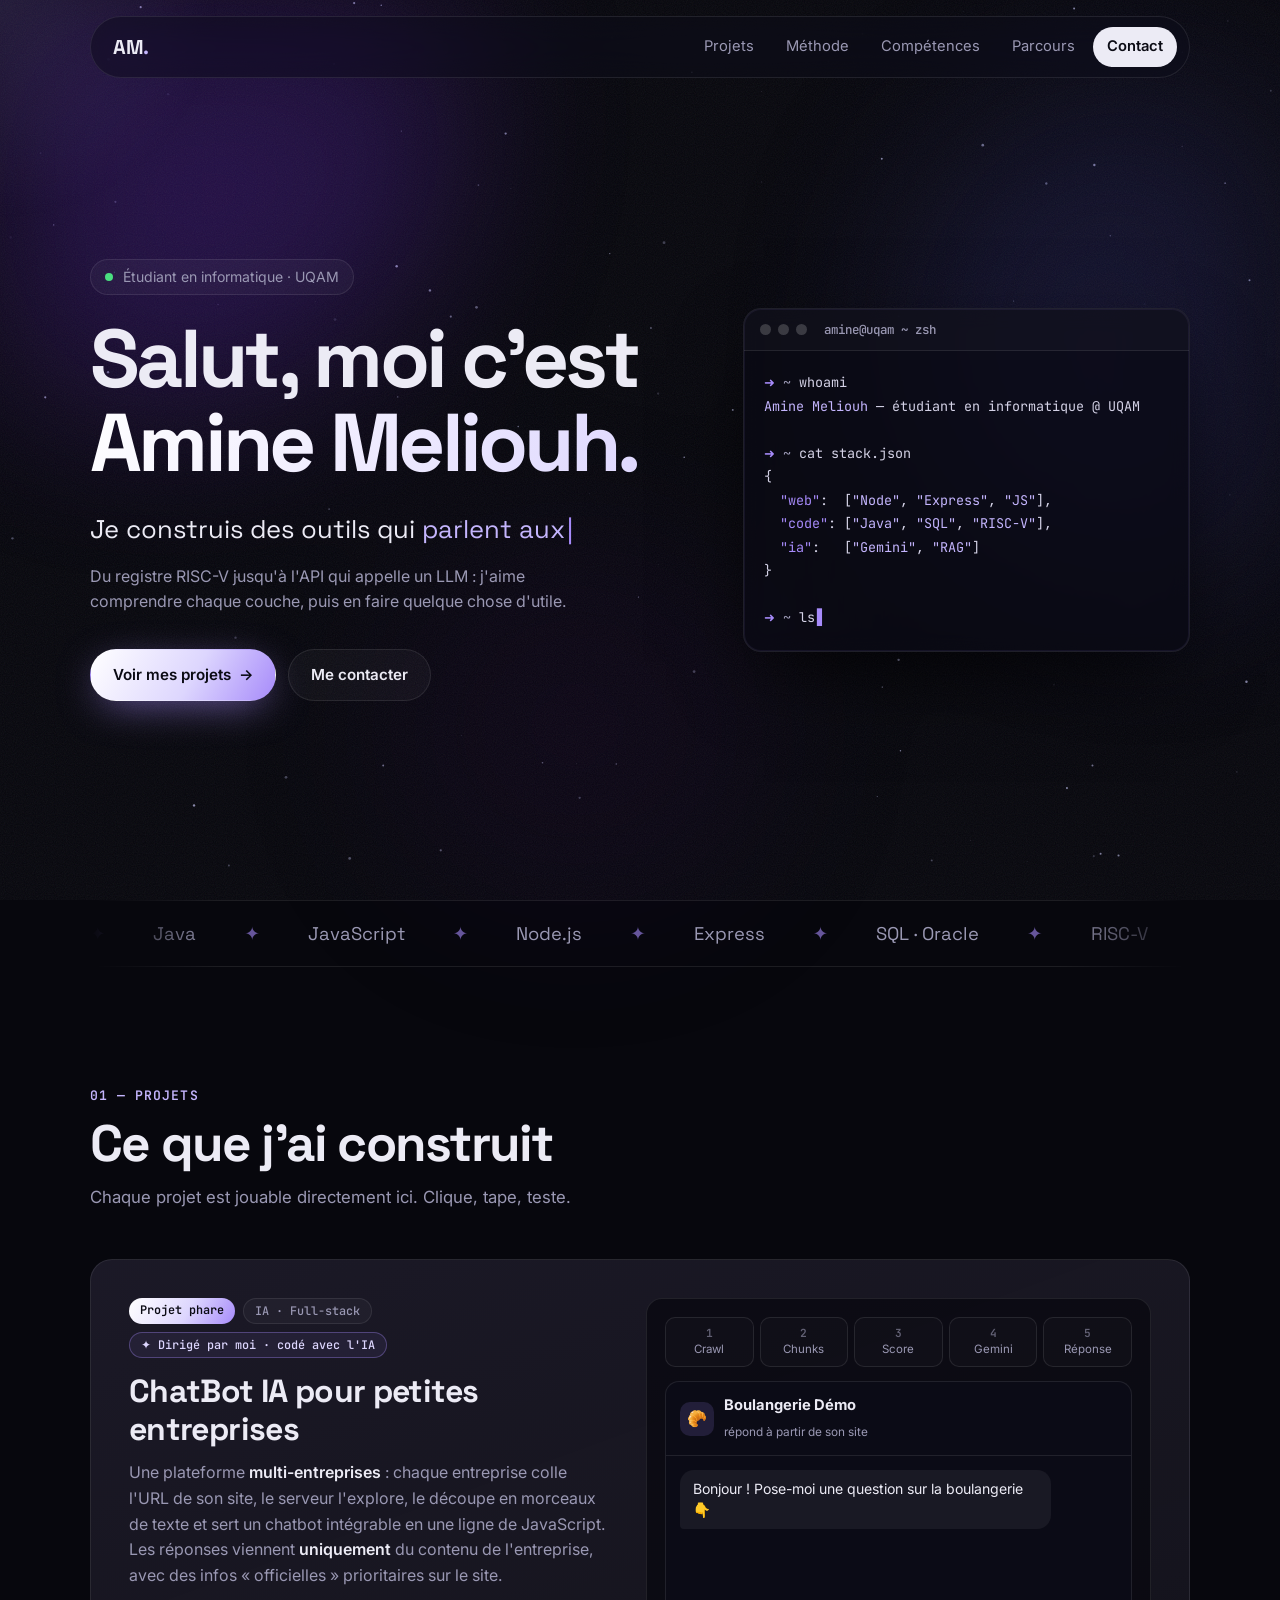
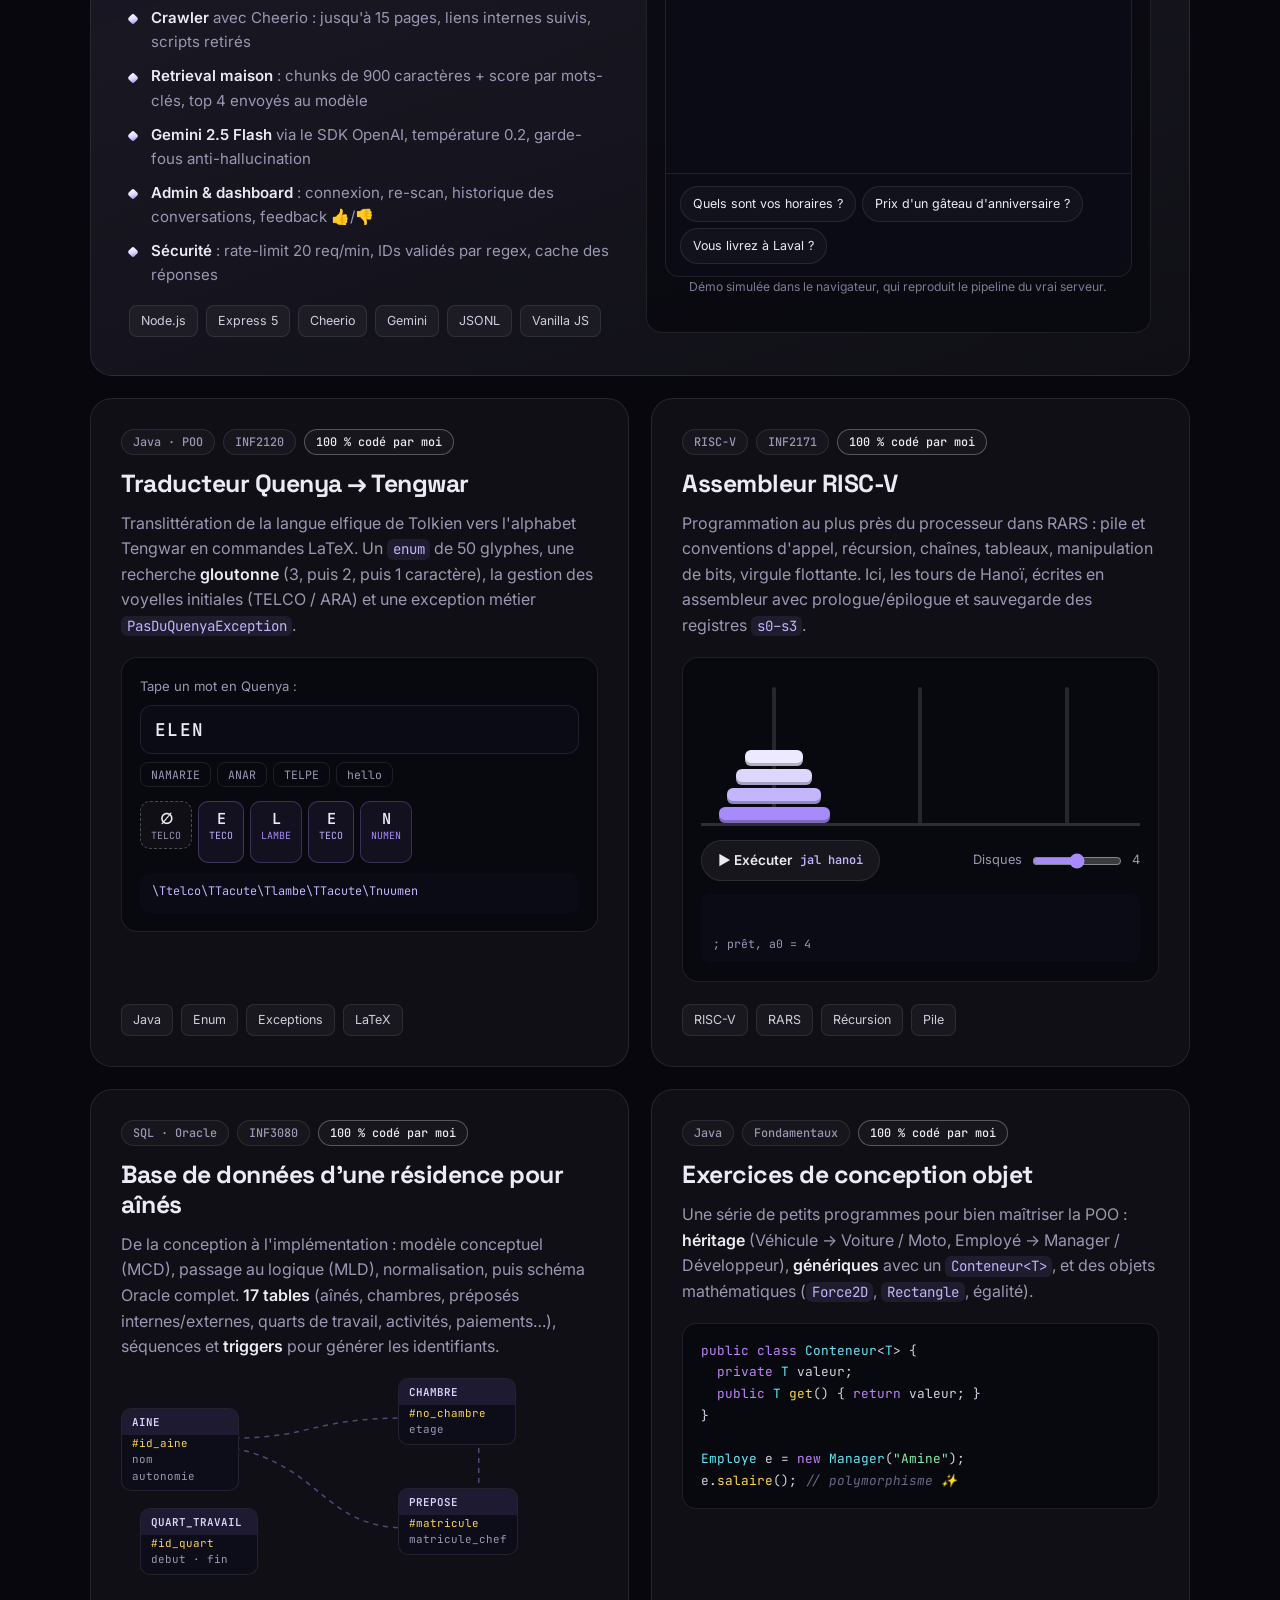
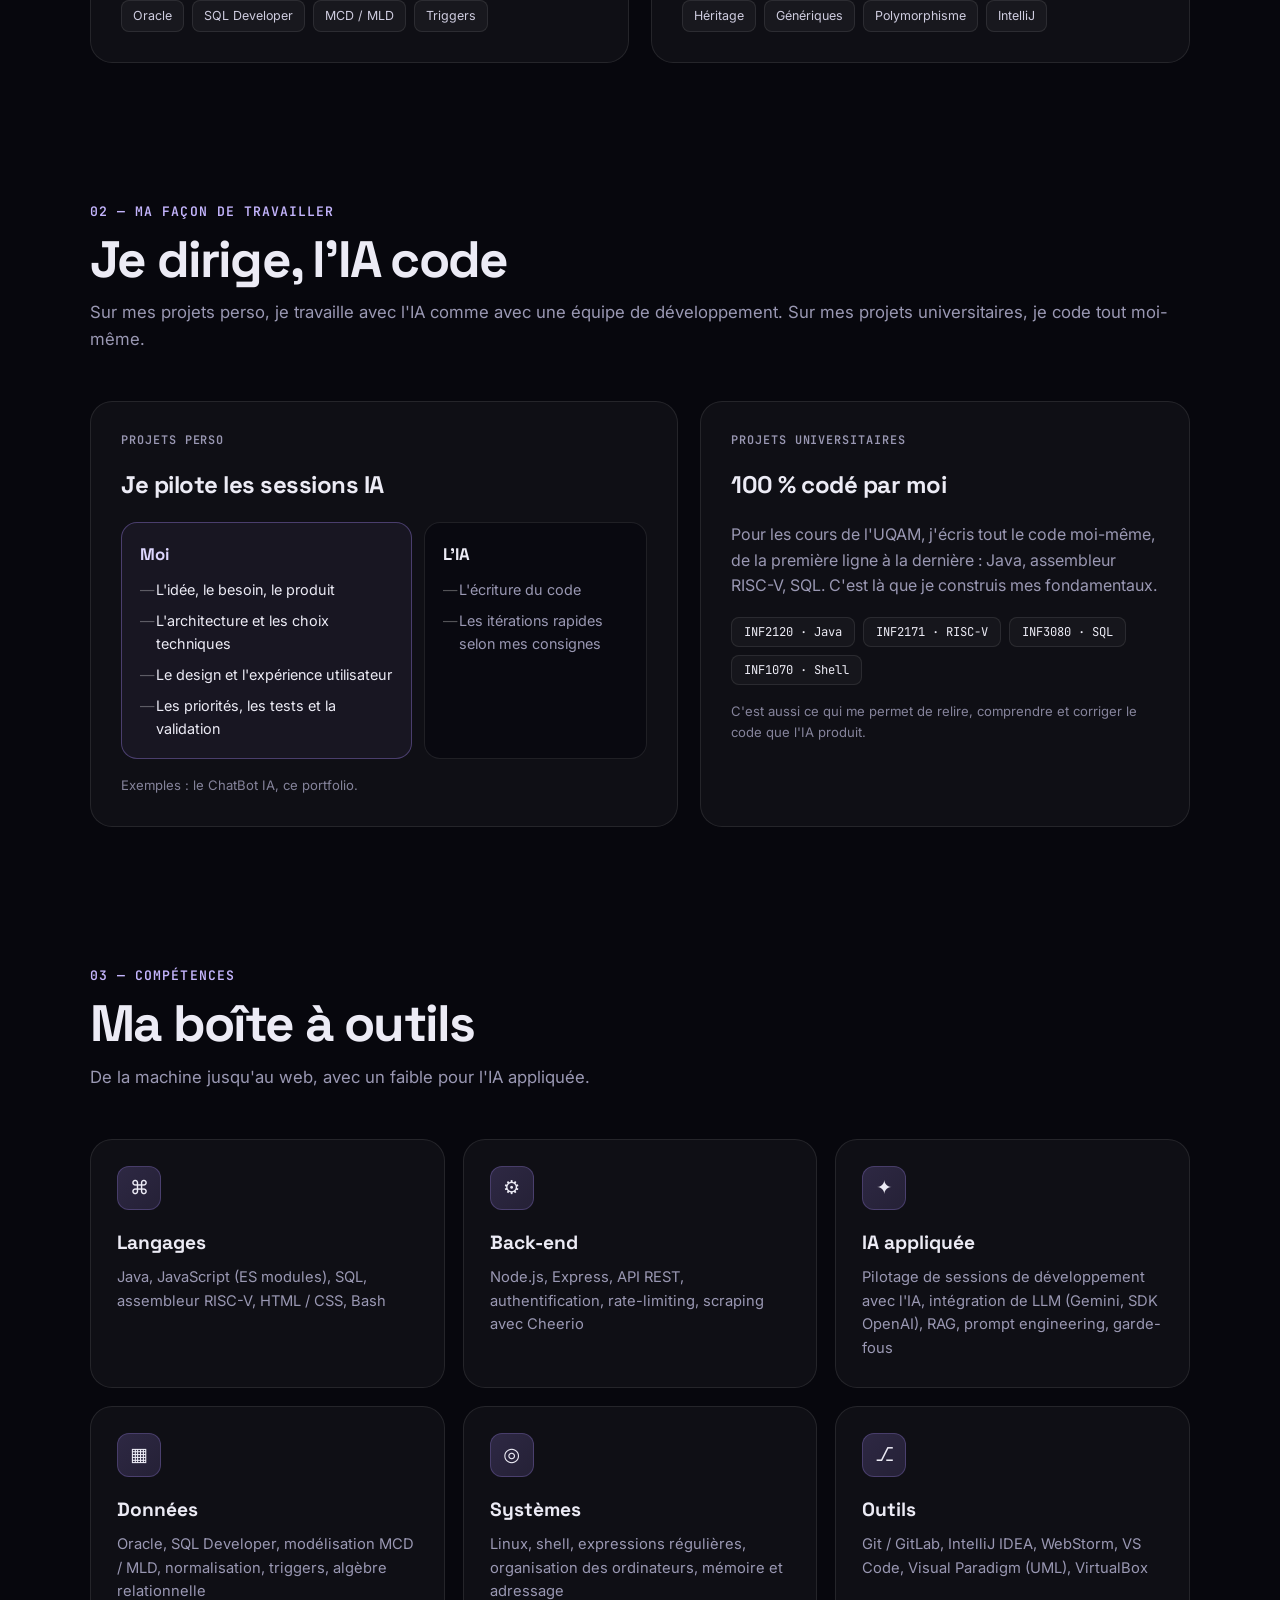
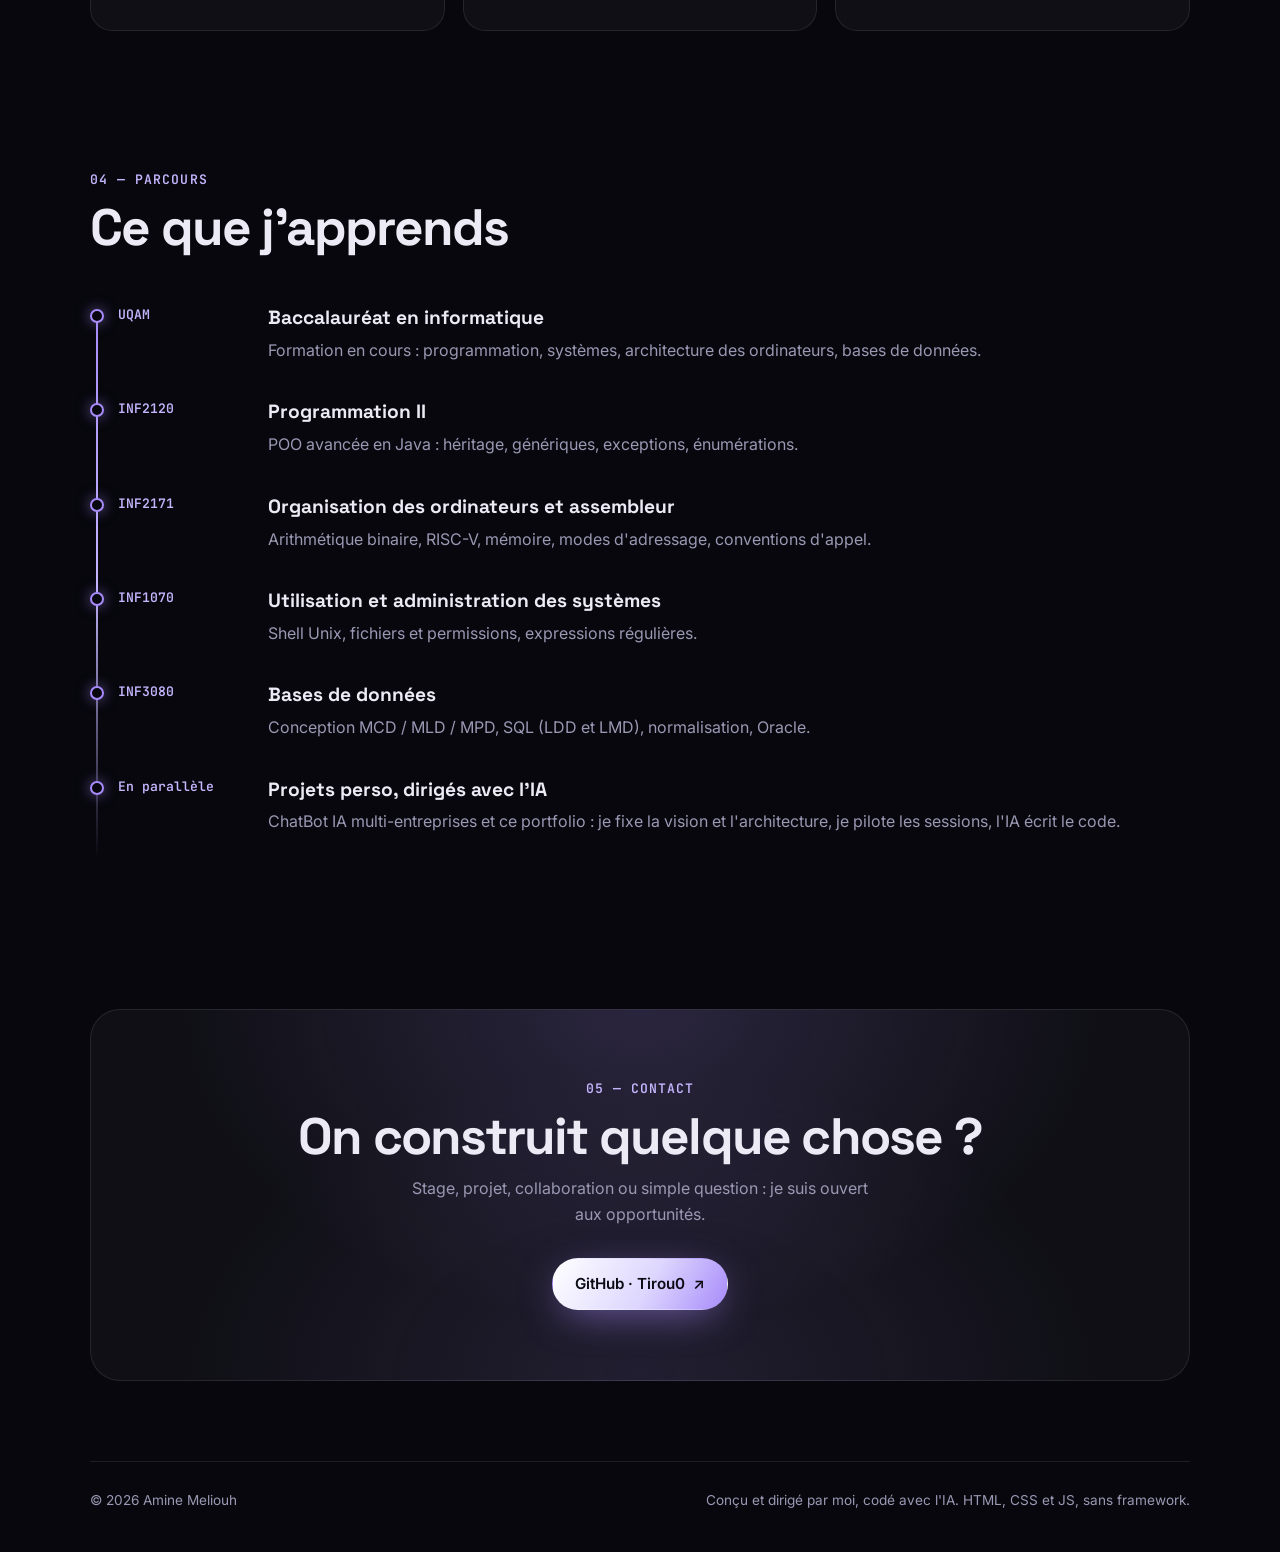
==== commit 1155349b: "Palette plus sobre et section sur ma façon de travailler avec l'IA Co-Authored-By: Claude Opus 5.5 <" ====
--- a/index.html
+++ b/index.html
@@ -21,6 +21,7 @@
     <a href="#top" class="logo">AM<span>.</span></a>
     <nav>
       <a href="#projets">Projets</a>
+      <a href="#methode">Méthode</a>
       <a href="#competences">Compétences</a>
       <a href="#parcours">Parcours</a>
       <a href="#contact" class="nav-cta">Contact</a>
@@ -65,7 +66,7 @@
       <!-- Projet phare : chatbot -->
       <article class="project featured reveal">
         <div class="project-info">
-          <div class="tag-row"><span class="pill pill-hot">Projet phare</span><span class="pill">IA · Full-stack</span></div>
+          <div class="tag-row"><span class="pill pill-hot">Projet phare</span><span class="pill">IA · Full-stack</span><span class="pill pill-ai">✦ Dirigé par moi · codé avec l'IA</span></div>
           <h3>ChatBot IA pour petites entreprises</h3>
           <p>Une plateforme <strong>multi-entreprises</strong> : chaque entreprise colle l'URL de son site, le serveur l'explore, le découpe en morceaux de texte et sert un chatbot intégrable en une ligne de JavaScript. Les réponses viennent <strong>uniquement</strong> du contenu de l'entreprise, avec des infos « officielles » prioritaires sur le site.</p>
           <ul class="feature-list">
@@ -105,7 +106,7 @@
       <div class="grid-2">
         <!-- Tengwar -->
         <article class="project reveal">
-          <div class="tag-row"><span class="pill">Java · POO</span><span class="pill">INF2120</span></div>
+          <div class="tag-row"><span class="pill">Java · POO</span><span class="pill">INF2120</span><span class="pill pill-solo">100 % codé par moi</span></div>
           <h3>Traducteur Quenya → Tengwar</h3>
           <p>Translittération de la langue elfique de Tolkien vers l'alphabet Tengwar en commandes LaTeX. Un <code>enum</code> de 50 glyphes, une recherche <strong>gloutonne</strong> (3, puis 2, puis 1 caractère), la gestion des voyelles initiales (TELCO / ARA) et une exception métier <code>PasDuQuenyaException</code>.</p>
           <div class="demo tengwar-demo">
@@ -122,7 +123,7 @@
 
         <!-- Hanoi / RISC-V -->
         <article class="project reveal">
-          <div class="tag-row"><span class="pill">RISC-V</span><span class="pill">INF2171</span></div>
+          <div class="tag-row"><span class="pill">RISC-V</span><span class="pill">INF2171</span><span class="pill pill-solo">100 % codé par moi</span></div>
           <h3>Assembleur RISC-V</h3>
           <p>Programmation au plus près du processeur dans RARS : pile et conventions d'appel, récursion, chaînes, tableaux, manipulation de bits, virgule flottante. Ici, les tours de Hanoï, écrites en assembleur avec prologue/épilogue et sauvegarde des registres <code>s0–s3</code>.</p>
           <div class="demo hanoi-demo">
@@ -140,7 +141,7 @@
       <div class="grid-2">
         <!-- SQL -->
         <article class="project reveal">
-          <div class="tag-row"><span class="pill">SQL · Oracle</span><span class="pill">INF3080</span></div>
+          <div class="tag-row"><span class="pill">SQL · Oracle</span><span class="pill">INF3080</span><span class="pill pill-solo">100 % codé par moi</span></div>
           <h3>Base de données d'une résidence pour aînés</h3>
           <p>De la conception à l'implémentation : modèle conceptuel (MCD), passage au logique (MLD), normalisation, puis schéma Oracle complet. <strong>17 tables</strong> (aînés, chambres, préposés internes/externes, quarts de travail, activités, paiements…), séquences et <strong>triggers</strong> pour générer les identifiants.</p>
           <div class="schema" aria-hidden="true">
@@ -155,7 +156,7 @@
 
         <!-- Java POO -->
         <article class="project reveal">
-          <div class="tag-row"><span class="pill">Java</span><span class="pill">Fondamentaux</span></div>
+          <div class="tag-row"><span class="pill">Java</span><span class="pill">Fondamentaux</span><span class="pill pill-solo">100 % codé par moi</span></div>
           <h3>Exercices de conception objet</h3>
           <p>Une série de petits programmes pour bien maîtriser la POO : <strong>héritage</strong> (Véhicule → Voiture / Moto, Employé → Manager / Développeur), <strong>génériques</strong> avec un <code>Conteneur&lt;T&gt;</code>, et des objets mathématiques (<code>Force2D</code>, <code>Rectangle</code>, égalité).</p>
           <pre class="code"><span class="k">public class</span> <span class="t">Conteneur</span>&lt;<span class="t">T</span>&gt; {
@@ -170,17 +171,62 @@
       </div>
     </section>
 
+    <!-- ================= METHODE ================= -->
+    <section id="methode" class="section">
+      <div class="section-head reveal">
+        <p class="kicker">02 — Ma façon de travailler</p>
+        <h2>Je dirige, l'IA code</h2>
+        <p>Sur mes projets perso, je travaille avec l'IA comme avec une équipe de développement. Sur mes projets universitaires, je code tout moi-même.</p>
+      </div>
+
+      <div class="method">
+        <div class="method-col reveal spot">
+          <p class="method-label">Projets perso</p>
+          <h3>Je pilote les sessions IA</h3>
+          <div class="roles">
+            <div class="role me">
+              <b>Moi</b>
+              <ul>
+                <li>L'idée, le besoin, le produit</li>
+                <li>L'architecture et les choix techniques</li>
+                <li>Le design et l'expérience utilisateur</li>
+                <li>Les priorités, les tests et la validation</li>
+              </ul>
+            </div>
+            <div class="role ai">
+              <b>L'IA</b>
+              <ul>
+                <li>L'écriture du code</li>
+                <li>Les itérations rapides selon mes consignes</li>
+              </ul>
+            </div>
+          </div>
+          <p class="method-note">Exemples : le ChatBot IA, ce portfolio.</p>
+        </div>
+
+        <div class="method-col solo reveal spot">
+          <p class="method-label">Projets universitaires</p>
+          <h3>100 % codé par moi</h3>
+          <p>Pour les cours de l'UQAM, j'écris tout le code moi-même, de la première ligne à la dernière : Java, assembleur RISC-V, SQL. C'est là que je construis mes fondamentaux.</p>
+          <div class="solo-list">
+            <span>INF2120 · Java</span><span>INF2171 · RISC-V</span><span>INF3080 · SQL</span><span>INF1070 · Shell</span>
+          </div>
+          <p class="method-note">C'est aussi ce qui me permet de relire, comprendre et corriger le code que l'IA produit.</p>
+        </div>
+      </div>
+    </section>
+
     <!-- ================= COMPETENCES ================= -->
     <section id="competences" class="section">
       <div class="section-head reveal">
-        <p class="kicker">02 — Compétences</p>
+        <p class="kicker">03 — Compétences</p>
         <h2>Ma boîte à outils</h2>
         <p>De la machine jusqu'au web, avec un faible pour l'IA appliquée.</p>
       </div>
       <div class="skills">
         <div class="skill-card reveal spot"><div class="ico">⌘</div><h4>Langages</h4><p>Java, JavaScript (ES modules), SQL, assembleur RISC-V, HTML / CSS, Bash</p></div>
         <div class="skill-card reveal spot"><div class="ico">⚙</div><h4>Back-end</h4><p>Node.js, Express, API REST, authentification, rate-limiting, scraping avec Cheerio</p></div>
-        <div class="skill-card reveal spot"><div class="ico">✦</div><h4>IA appliquée</h4><p>Intégration de LLM (Gemini, SDK OpenAI), RAG, prompt engineering, garde-fous</p></div>
+        <div class="skill-card reveal spot"><div class="ico">✦</div><h4>IA appliquée</h4><p>Pilotage de sessions de développement avec l'IA, intégration de LLM (Gemini, SDK OpenAI), RAG, prompt engineering, garde-fous</p></div>
         <div class="skill-card reveal spot"><div class="ico">▦</div><h4>Données</h4><p>Oracle, SQL Developer, modélisation MCD / MLD, normalisation, triggers, algèbre relationnelle</p></div>
         <div class="skill-card reveal spot"><div class="ico">◎</div><h4>Systèmes</h4><p>Linux, shell, expressions régulières, organisation des ordinateurs, mémoire et adressage</p></div>
         <div class="skill-card reveal spot"><div class="ico">⎇</div><h4>Outils</h4><p>Git / GitLab, IntelliJ IDEA, WebStorm, VS Code, Visual Paradigm (UML), VirtualBox</p></div>
@@ -190,7 +236,7 @@
     <!-- ================= PARCOURS ================= -->
     <section id="parcours" class="section">
       <div class="section-head reveal">
-        <p class="kicker">03 — Parcours</p>
+        <p class="kicker">04 — Parcours</p>
         <h2>Ce que j'apprends</h2>
       </div>
       <ol class="timeline">
@@ -199,14 +245,14 @@
         <li class="reveal"><span class="when">INF2171</span><div><h4>Organisation des ordinateurs et assembleur</h4><p>Arithmétique binaire, RISC-V, mémoire, modes d'adressage, conventions d'appel.</p></div></li>
         <li class="reveal"><span class="when">INF1070</span><div><h4>Utilisation et administration des systèmes</h4><p>Shell Unix, fichiers et permissions, expressions régulières.</p></div></li>
         <li class="reveal"><span class="when">INF3080</span><div><h4>Bases de données</h4><p>Conception MCD / MLD / MPD, SQL (LDD et LMD), normalisation, Oracle.</p></div></li>
-        <li class="reveal"><span class="when">En parallèle</span><div><h4>Projets perso</h4><p>Chatbot IA multi-entreprises, apprentissage du web avec WebStorm.</p></div></li>
+        <li class="reveal"><span class="when">En parallèle</span><div><h4>Projets perso, dirigés avec l'IA</h4><p>ChatBot IA multi-entreprises et ce portfolio : je fixe la vision et l'architecture, je pilote les sessions, l'IA écrit le code.</p></div></li>
       </ol>
     </section>
 
     <!-- ================= CONTACT ================= -->
     <section id="contact" class="section contact reveal">
       <div class="contact-card spot">
-        <p class="kicker">04 — Contact</p>
+        <p class="kicker">05 — Contact</p>
         <h2>On construit quelque chose&nbsp;?</h2>
         <p>Stage, projet, collaboration ou simple question : je suis ouvert aux opportunités.</p>
         <div class="hero-cta">
@@ -218,7 +264,7 @@
 
   <footer class="footer">
     <span>© <span id="year"></span> Amine Meliouh</span>
-    <span>Fait main en HTML, CSS et JS, sans framework.</span>
+    <span>Conçu et dirigé par moi, codé avec l'IA. HTML, CSS et JS, sans framework.</span>
   </footer>
 
   <script src="js/tengwar.js"></script>
--- a/css/style.css
+++ b/css/style.css
@@ -8,10 +8,10 @@
   --text: #ecebf5;
   --muted: #9a98b3;
   --violet: #a78bfa;
-  --cyan: #22d3ee;
+  --cyan: #c4b5fd;
   --pink: #f472b6;
   --green: #4ade80;
-  --grad: linear-gradient(120deg, #c4b5fd 0%, #a78bfa 30%, #22d3ee 70%, #67e8f9 100%);
+  --grad: linear-gradient(120deg, #ffffff 0%, #ddd6fe 55%, #a78bfa 100%);
   --radius: 22px;
   --display: "Space Grotesk", system-ui, sans-serif;
   --body: "Inter", system-ui, sans-serif;
@@ -38,11 +38,11 @@
 
 /* ============ Background layers ============ */
 #stars { position: fixed; inset: 0; z-index: -3; width: 100%; height: 100%; }
-.aurora { position: fixed; inset: 0; z-index: -2; overflow: hidden; filter: blur(90px); opacity: .55; pointer-events: none; }
+.aurora { position: fixed; inset: 0; z-index: -2; overflow: hidden; filter: blur(90px); opacity: .28; pointer-events: none; }
 .aurora span { position: absolute; border-radius: 50%; mix-blend-mode: screen; animation: float 22s ease-in-out infinite alternate; }
 .aurora span:nth-child(1) { width: 46vw; height: 46vw; left: -10vw; top: -14vw; background: #6d28d9; }
-.aurora span:nth-child(2) { width: 38vw; height: 38vw; right: -8vw; top: 10vh; background: #0891b2; animation-duration: 28s; }
-.aurora span:nth-child(3) { width: 30vw; height: 30vw; left: 30vw; top: 60vh; background: #be185d; opacity: .5; animation-duration: 34s; }
+.aurora span:nth-child(2) { width: 38vw; height: 38vw; right: -8vw; top: 10vh; background: #312e81; animation-duration: 28s; }
+.aurora span:nth-child(3) { width: 30vw; height: 30vw; left: 30vw; top: 60vh; background: #3b0764; opacity: .4; animation-duration: 34s; }
 @keyframes float { to { transform: translate(6vw, 8vh) scale(1.15); } }
 .grain { position: fixed; inset: 0; z-index: -1; pointer-events: none; opacity: .07;
   background-image: url("data:image/svg+xml,%3Csvg xmlns='http://www.w3.org/2000/svg' width='160' height='160'%3E%3Cfilter id='n'%3E%3CfeTurbulence type='fractalNoise' baseFrequency='.9' numOctaves='3' stitchTiles='stitch'/%3E%3C/filter%3E%3Crect width='100%25' height='100%25' filter='url(%23n)'/%3E%3C/svg%3E"); }
@@ -83,7 +83,7 @@
 .btn span { transition: transform .2s; }
 .btn:hover span { transform: translateX(4px); }
 .btn-primary { background: var(--grad); color: #0b0b14; box-shadow: 0 10px 40px -10px rgba(167,139,250,.7); }
-.btn-primary:hover { transform: translateY(-2px); box-shadow: 0 16px 50px -10px rgba(34,211,238,.7); }
+.btn-primary:hover { transform: translateY(-2px); box-shadow: 0 16px 50px -10px rgba(167,139,250,.7); }
 .btn-ghost { border-color: var(--line); background: var(--card); }
 .btn-ghost:hover { background: var(--card-strong); transform: translateY(-2px); }
 .btn-small { padding: 9px 16px; font-size: .85rem; background: var(--card-strong); border: 1px solid var(--line); }
@@ -93,11 +93,11 @@
 /* Terminal */
 .terminal { border-radius: 18px; background: rgba(10, 10, 20, .75); border: 1px solid var(--line); box-shadow: 0 30px 80px -20px rgba(0,0,0,.8), 0 0 0 1px rgba(167,139,250,.08) inset; overflow: hidden; backdrop-filter: blur(10px); transform-style: preserve-3d; transition: transform .15s ease-out; }
 .term-bar { display: flex; align-items: center; gap: 7px; padding: 12px 16px; border-bottom: 1px solid var(--line); background: rgba(255,255,255,.02); }
-.term-bar i { width: 11px; height: 11px; border-radius: 50%; background: #ff5f57; }
-.term-bar i:nth-child(2) { background: #febc2e; } .term-bar i:nth-child(3) { background: #28c840; }
+.term-bar i { width: 11px; height: 11px; border-radius: 50%; background: rgba(255,255,255,.18); }
+
 .term-bar span { margin-left: 10px; font: 500 .78rem var(--mono); color: var(--muted); }
 .term-body { margin: 0; padding: 20px; min-height: 300px; font: .84rem/1.75 var(--mono); color: #d4d2e6; white-space: pre-wrap; }
-.term-body .p { color: var(--green); } .term-body .k { color: var(--violet); } .term-body .v { color: var(--cyan); } .term-body .m { color: var(--muted); }
+.term-body .p { color: var(--violet); } .term-body .k { color: var(--violet); } .term-body .v { color: var(--cyan); } .term-body .m { color: var(--muted); }
 
 /* Marquee */
 .marquee { overflow: hidden; border-block: 1px solid var(--line); padding: 18px 0; mask-image: linear-gradient(90deg, transparent, #000 12%, #000 88%, transparent); }
@@ -126,13 +126,36 @@
 .pill { font: 500 .74rem var(--mono); padding: 4px 11px; border-radius: 999px; border: 1px solid var(--line); color: var(--muted); background: rgba(255,255,255,.03); }
 .pill-hot { color: #0b0b14; background: var(--grad); border: none; font-weight: 600; }
 .stack { display: flex; gap: 8px; flex-wrap: wrap; margin-top: 18px; }
-.stack span { font-size: .78rem; padding: 5px 11px; border-radius: 8px; background: rgba(34,211,238,.07); color: #a5f3fc; border: 1px solid rgba(34,211,238,.15); }
+.stack span { font-size: .78rem; padding: 5px 11px; border-radius: 8px; background: rgba(255,255,255,.04); color: #cfcde0; border: 1px solid var(--line); }
+.pill-ai { color: #ddd6fe; border-color: rgba(167,139,250,.35); background: rgba(167,139,250,.08); }
+.pill-solo { color: var(--text); border-color: rgba(255,255,255,.28); }
+
+/* ============ Méthode ============ */
+.method { display: grid; grid-template-columns: 1.2fr 1fr; gap: 22px; }
+.method-col { position: relative; overflow: hidden; padding: 30px; border-radius: var(--radius); background: var(--card); border: 1px solid var(--line); }
+.method-col h3 { font-family: var(--display); font-size: 1.5rem; letter-spacing: -.02em; margin: 6px 0 18px; }
+.method-col > p { color: var(--muted); margin: 0 0 18px; }
+.method-label { font: 600 .74rem var(--mono); letter-spacing: .08em; text-transform: uppercase; color: var(--muted); margin: 0; }
+.roles { display: grid; grid-template-columns: 1.3fr 1fr; gap: 12px; }
+.role { padding: 18px; border-radius: 16px; border: 1px solid var(--line); background: rgba(5,5,12,.5); }
+.role b { display: block; font-family: var(--display); font-size: 1.05rem; margin-bottom: 10px; }
+.role.me { border-color: rgba(167,139,250,.35); background: rgba(167,139,250,.06); }
+.role.me b { color: #ddd6fe; }
+.role ul { list-style: none; margin: 0; padding: 0; display: grid; gap: 8px; }
+.role li { position: relative; padding-left: 16px; font-size: .9rem; color: var(--muted); }
+.role li::before { content: "—"; position: absolute; left: 0; color: rgba(255,255,255,.3); }
+.role.me li { color: var(--text); }
+.method-note { font-size: .82rem; color: var(--muted); margin: 16px 0 0 !important; opacity: .85; }
+.solo-list { display: flex; flex-wrap: wrap; gap: 8px; }
+.solo-list span { font: .76rem var(--mono); padding: 6px 12px; border-radius: 8px; border: 1px solid var(--line); background: rgba(255,255,255,.03); }
+@media (max-width: 920px) { .method { grid-template-columns: 1fr; } }
+@media (max-width: 620px) { .roles { grid-template-columns: 1fr; } .method-col { padding: 22px; } }
 .grid-2 { display: grid; grid-template-columns: 1fr 1fr; gap: 22px; margin-top: 22px; }
 .grid-2 .project { display: flex; flex-direction: column; }
 .grid-2 .project .stack { margin-top: auto; padding-top: 18px; }
 
 .featured { display: grid; grid-template-columns: 1fr 1.05fr; gap: 36px; padding: 38px;
-  background: linear-gradient(160deg, rgba(167,139,250,.08), rgba(34,211,238,.04) 60%, transparent), var(--card); }
+  background: linear-gradient(160deg, rgba(167,139,250,.08), rgba(167,139,250,.04) 60%, transparent), var(--card); }
 .featured h3 { font-size: 2rem; }
 .feature-list { list-style: none; padding: 0; margin: 0; display: grid; gap: 10px; }
 .feature-list li { position: relative; padding-left: 22px; color: var(--muted); font-size: .94rem; }
@@ -147,7 +170,7 @@
 .pipeline { display: grid; grid-template-columns: repeat(5, 1fr); gap: 6px; margin-bottom: 14px; }
 .step { position: relative; text-align: center; font-size: .72rem; color: var(--muted); padding: 8px 4px; border-radius: 10px; border: 1px solid var(--line); background: rgba(255,255,255,.02); transition: all .35s; }
 .step b { display: block; font: 600 .7rem var(--mono); opacity: .6; }
-.step.on { color: #0b0b14; background: var(--grad); border-color: transparent; box-shadow: 0 0 24px -4px rgba(34,211,238,.6); }
+.step.on { color: #0b0b14; background: var(--grad); border-color: transparent; box-shadow: 0 0 24px -4px rgba(167,139,250,.6); }
 .step.done { color: var(--text); border-color: rgba(167,139,250,.4); }
 
 .chat-window { flex: 1; display: flex; flex-direction: column; border-radius: 14px; border: 1px solid var(--line); background: #0b0b16; overflow: hidden; }
@@ -157,7 +180,7 @@
 .chat-log { flex: 1 1 210px; min-height: 210px; max-height: 340px; overflow-y: auto; padding: 14px; display: flex; flex-direction: column; gap: 10px; scroll-behavior: smooth; }
 .msg { max-width: 85%; padding: 9px 13px; border-radius: 14px; font-size: .88rem; line-height: 1.45; animation: pop .3s ease-out; }
 .msg.bot { align-self: flex-start; background: rgba(255,255,255,.06); border-bottom-left-radius: 4px; }
-.msg.user { align-self: flex-end; background: linear-gradient(135deg, #7c3aed, #0891b2); color: #fff; border-bottom-right-radius: 4px; }
+.msg.user { align-self: flex-end; background: #5b21b6; color: #fff; border-bottom-right-radius: 4px; }
 .msg.typing span { display: inline-block; width: 6px; height: 6px; margin: 0 2px; border-radius: 50%; background: var(--muted); animation: bounce 1s infinite; }
 .msg.typing span:nth-child(2) { animation-delay: .15s; } .msg.typing span:nth-child(3) { animation-delay: .3s; }
 @keyframes bounce { 50% { transform: translateY(-4px); opacity: .5; } }
@@ -187,8 +210,8 @@
 .tok { display: flex; flex-direction: column; align-items: center; padding: 6px 10px; border-radius: 10px; border: 1px solid rgba(167,139,250,.25); background: rgba(167,139,250,.07); animation: pop .25s ease-out backwards; }
 .tok b { font: 600 .95rem var(--mono); color: var(--text); }
 .tok small { font: .62rem var(--mono); color: var(--violet); }
-.tok.vowel { border-color: rgba(34,211,238,.3); background: rgba(34,211,238,.07); } .tok.vowel small { color: var(--cyan); }
-.tok.lead { border-style: dashed; border-color: rgba(74,222,128,.4); background: rgba(74,222,128,.06); } .tok.lead small { color: var(--green); }
+.tok.vowel { border-color: rgba(167,139,250,.3); background: rgba(167,139,250,.07); } .tok.vowel small { color: var(--cyan); }
+.tok.lead { border-style: dashed; border-color: rgba(255,255,255,.25); background: rgba(255,255,255,.03); } .tok.lead small { color: var(--muted); }
 .latex { margin: 0; padding: 10px 12px; border-radius: 10px; background: #0b0b16; font: .74rem/1.5 var(--mono); color: #c4b5fd; white-space: pre-wrap; word-break: break-all; min-height: 40px; }
 .latex.err { color: var(--pink); }
 
@@ -202,7 +225,7 @@
 .hanoi-ctrl label { display: flex; align-items: center; gap: 8px; font-size: .8rem; color: var(--muted); }
 .hanoi-ctrl input { accent-color: var(--violet); width: 90px; }
 .hanoi-ctrl code { background: none; padding: 0; }
-.hanoi-log { margin: 12px 0 0; height: 70px; overflow: hidden; padding: 10px 12px; border-radius: 10px; background: #0b0b16; font: .72rem/1.6 var(--mono); color: var(--green); display: flex; flex-direction: column; justify-content: flex-end; }
+.hanoi-log { margin: 12px 0 0; height: 70px; overflow: hidden; padding: 10px 12px; border-radius: 10px; background: #0b0b16; font: .72rem/1.6 var(--mono); color: var(--muted); display: flex; flex-direction: column; justify-content: flex-end; }
 
 /* SQL schema */
 .schema { position: relative; height: 200px; margin-bottom: 4px; }
@@ -211,7 +234,7 @@
 @keyframes dash { to { stroke-dashoffset: -20; } }
 .tbl { position: absolute; z-index: 1; min-width: 118px; border-radius: 10px; border: 1px solid var(--line); background: #0d0d1a; font: .68rem/1.5 var(--mono); overflow: hidden; transition: transform .3s, border-color .3s; }
 .tbl:hover { transform: translateY(-3px); border-color: var(--cyan); }
-.tbl b { display: block; padding: 5px 10px; background: rgba(34,211,238,.1); color: #a5f3fc; font-weight: 600; }
+.tbl b { display: block; padding: 5px 10px; background: rgba(167,139,250,.1); color: #ddd6fe; font-weight: 600; }
 .tbl span { display: block; padding: 0 10px; color: var(--muted); } .tbl span:last-child { padding-bottom: 6px; }
 .tbl span:first-of-type { color: #fcd34d; }
 .t1 { left: 0; top: 30px; } .t2 { left: 58%; top: 0; } .t3 { left: 58%; top: 110px; } .t4 { left: 4%; top: 130px; }
@@ -223,11 +246,11 @@
 /* ============ Skills ============ */
 .skills { display: grid; grid-template-columns: repeat(3, 1fr); gap: 18px; }
 .skill-card { position: relative; padding: 26px; border-radius: var(--radius); background: var(--card); border: 1px solid var(--line); overflow: hidden; transition: transform .3s, border-color .3s; }
-.skill-card:hover { transform: translateY(-4px); border-color: rgba(34,211,238,.3); }
+.skill-card:hover { transform: translateY(-4px); border-color: rgba(167,139,250,.3); }
 .spot::after { content: ""; position: absolute; inset: 0; pointer-events: none; border-radius: inherit; opacity: 0; transition: opacity .3s;
-  background: radial-gradient(320px circle at var(--mx, 50%) var(--my, 50%), rgba(34,211,238,.1), transparent 50%); }
+  background: radial-gradient(320px circle at var(--mx, 50%) var(--my, 50%), rgba(167,139,250,.1), transparent 50%); }
 .spot:hover::after { opacity: 1; }
-.ico { width: 44px; height: 44px; display: grid; place-items: center; border-radius: 12px; font-size: 1.2rem; margin-bottom: 18px; background: linear-gradient(135deg, rgba(167,139,250,.2), rgba(34,211,238,.15)); border: 1px solid rgba(167,139,250,.25); }
+.ico { width: 44px; height: 44px; display: grid; place-items: center; border-radius: 12px; font-size: 1.2rem; margin-bottom: 18px; background: linear-gradient(135deg, rgba(167,139,250,.2), rgba(167,139,250,.15)); border: 1px solid rgba(167,139,250,.25); }
 .skill-card h4 { font-family: var(--display); font-size: 1.2rem; margin: 0 0 8px; }
 .skill-card p { color: var(--muted); font-size: .92rem; margin: 0; }
 
@@ -243,7 +266,7 @@
 /* ============ Contact & footer ============ */
 .contact { padding-bottom: 80px; }
 .contact-card { position: relative; overflow: hidden; text-align: center; padding: 70px 30px; border-radius: 30px; border: 1px solid var(--line);
-  background: radial-gradient(ellipse at top, rgba(167,139,250,.18), transparent 60%), radial-gradient(ellipse at bottom, rgba(34,211,238,.12), transparent 60%), var(--card); }
+  background: radial-gradient(ellipse at top, rgba(167,139,250,.18), transparent 60%), radial-gradient(ellipse at bottom, rgba(167,139,250,.12), transparent 60%), var(--card); }
 .contact-card p:not(.kicker) { color: var(--muted); max-width: 460px; margin: 0 auto 30px; }
 .contact-card .hero-cta { justify-content: center; }
 .footer { width: min(1100px, calc(100% - 32px)); margin: 0 auto; display: flex; justify-content: space-between; flex-wrap: wrap; gap: 10px; padding: 28px 0 40px; border-top: 1px solid var(--line); color: var(--muted); font-size: .85rem; }
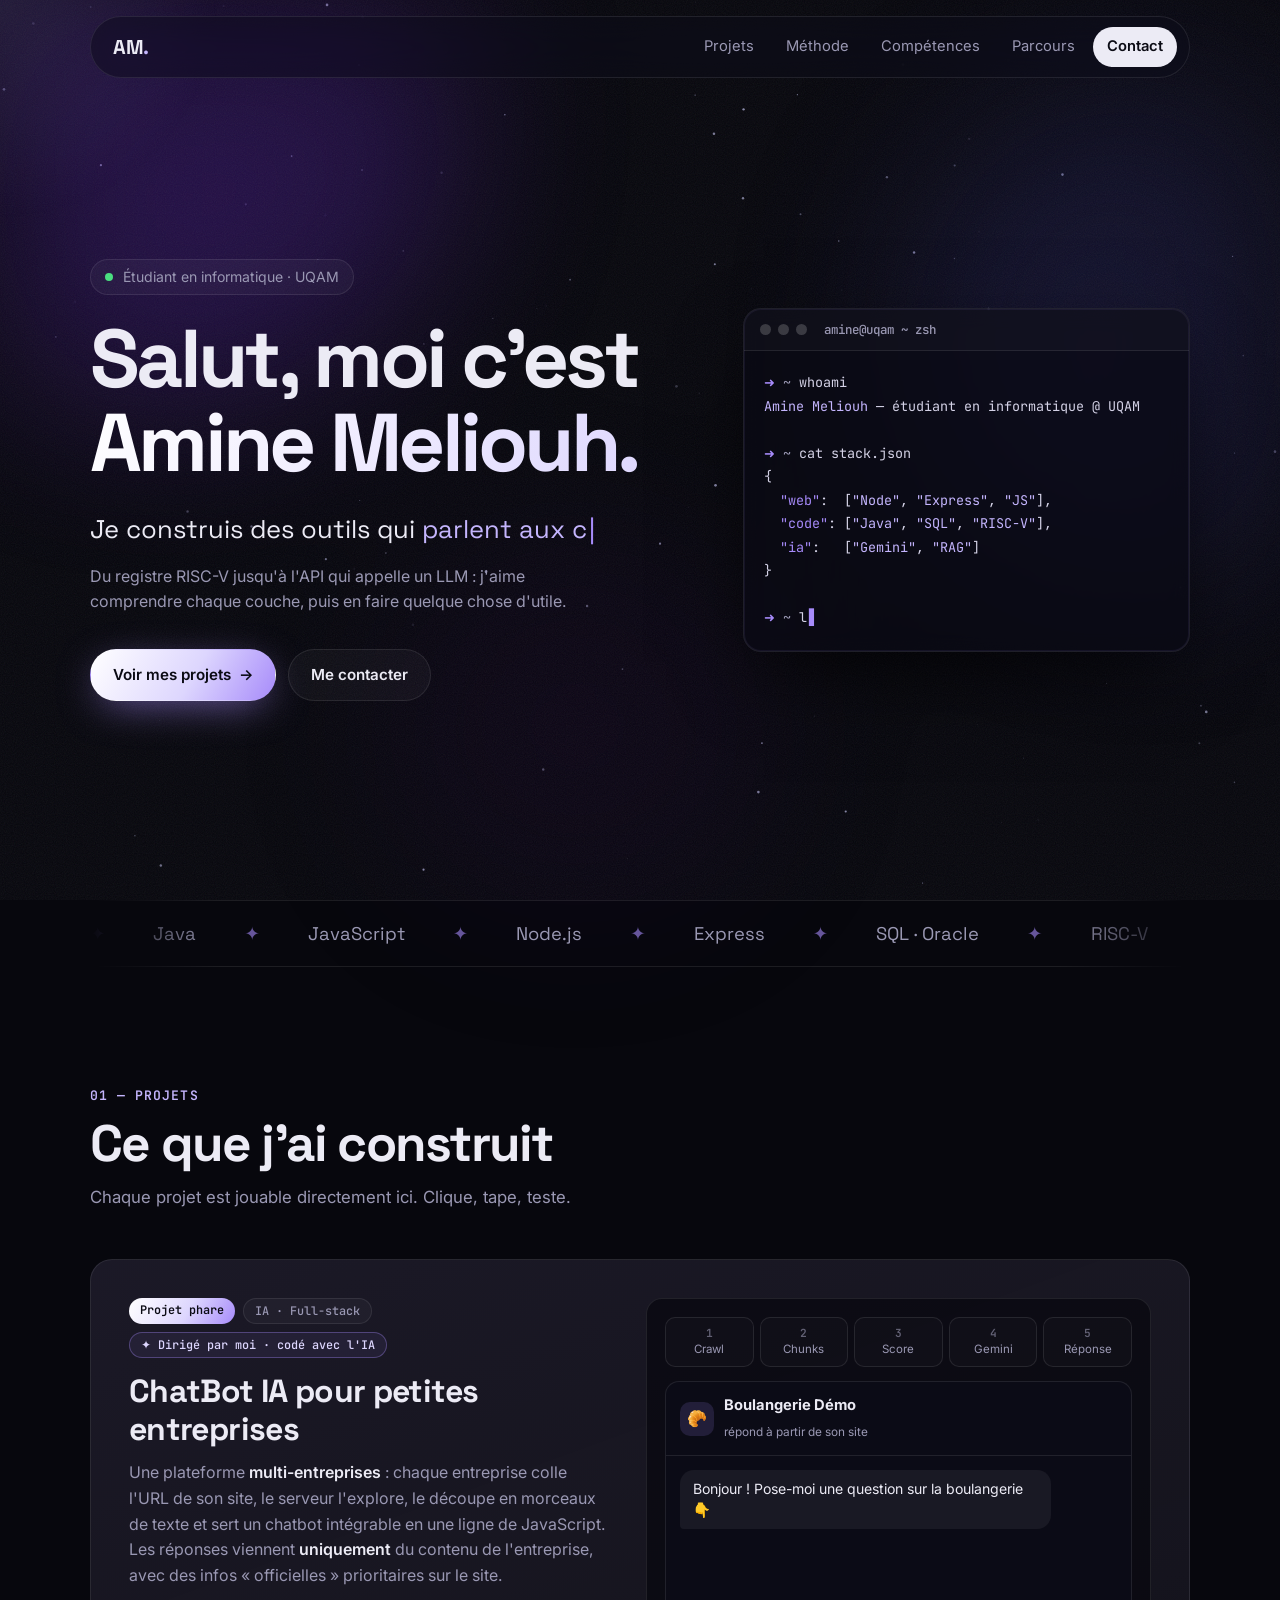
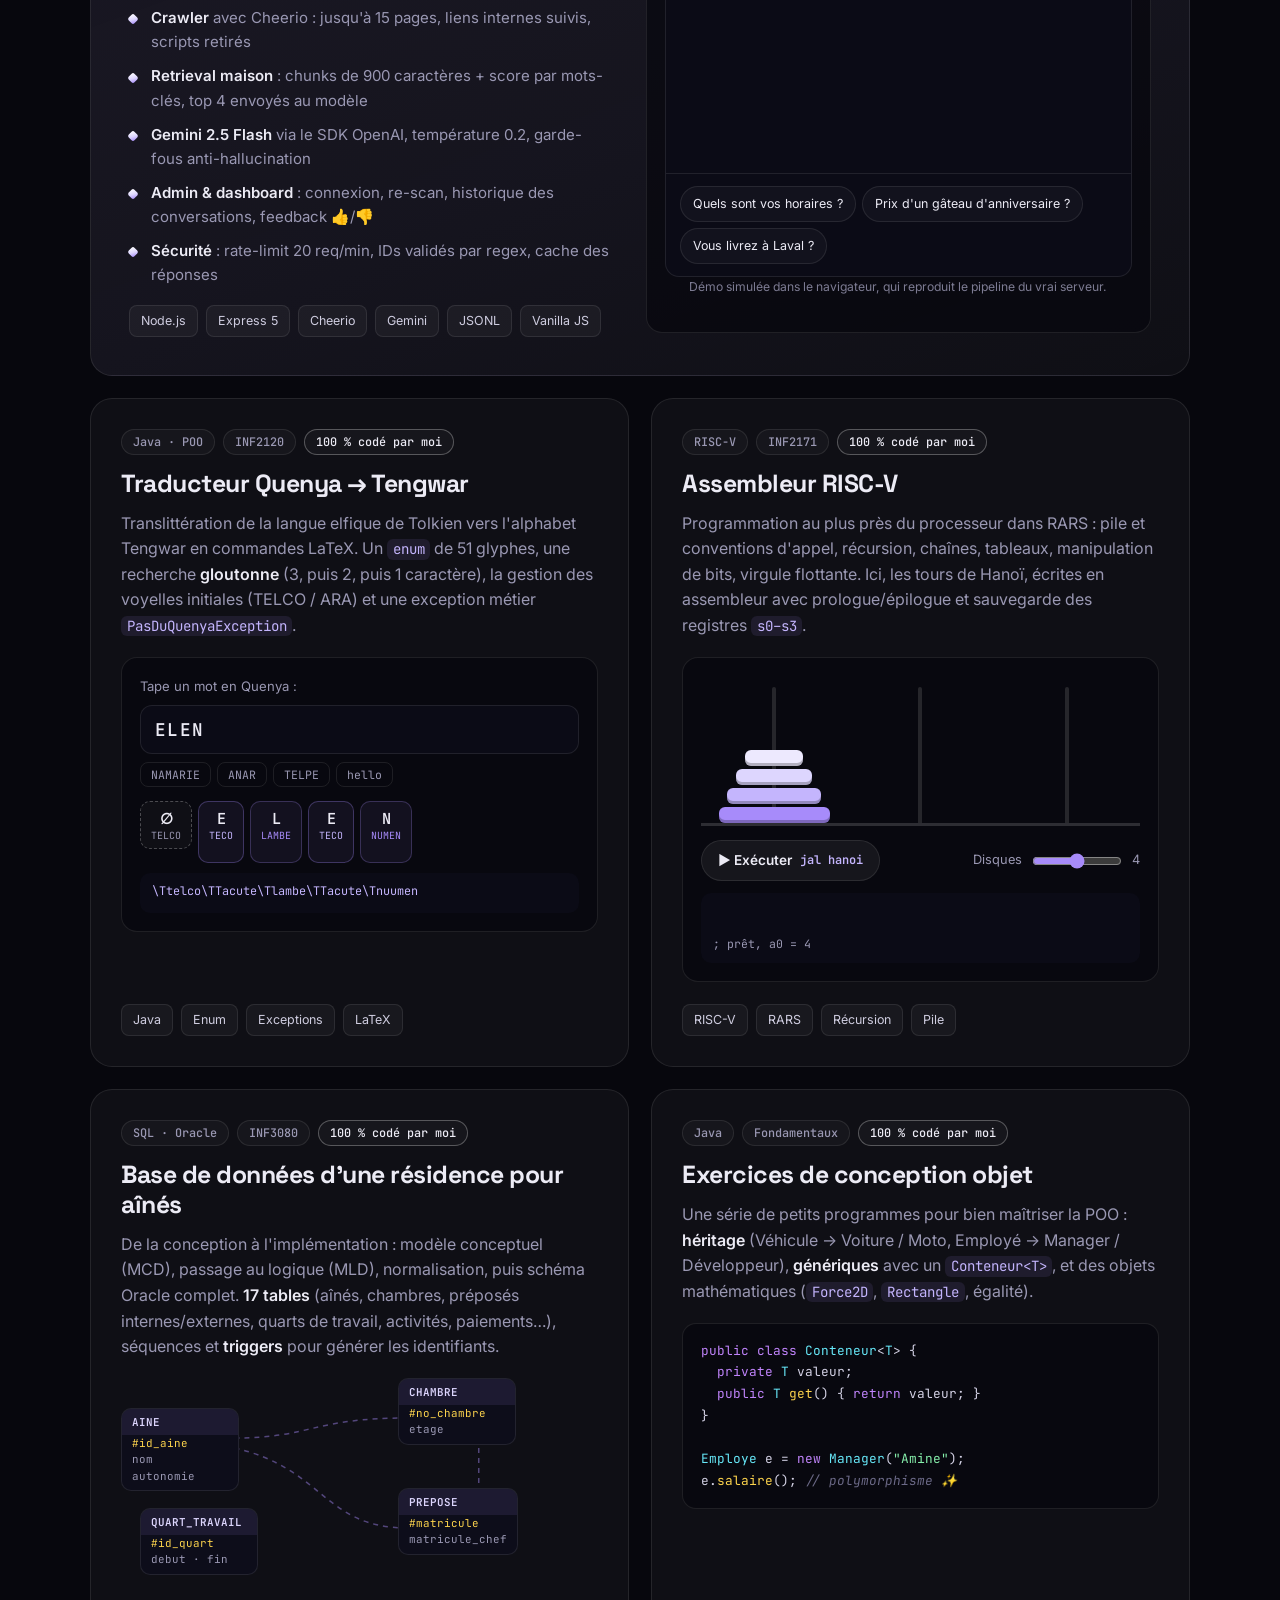
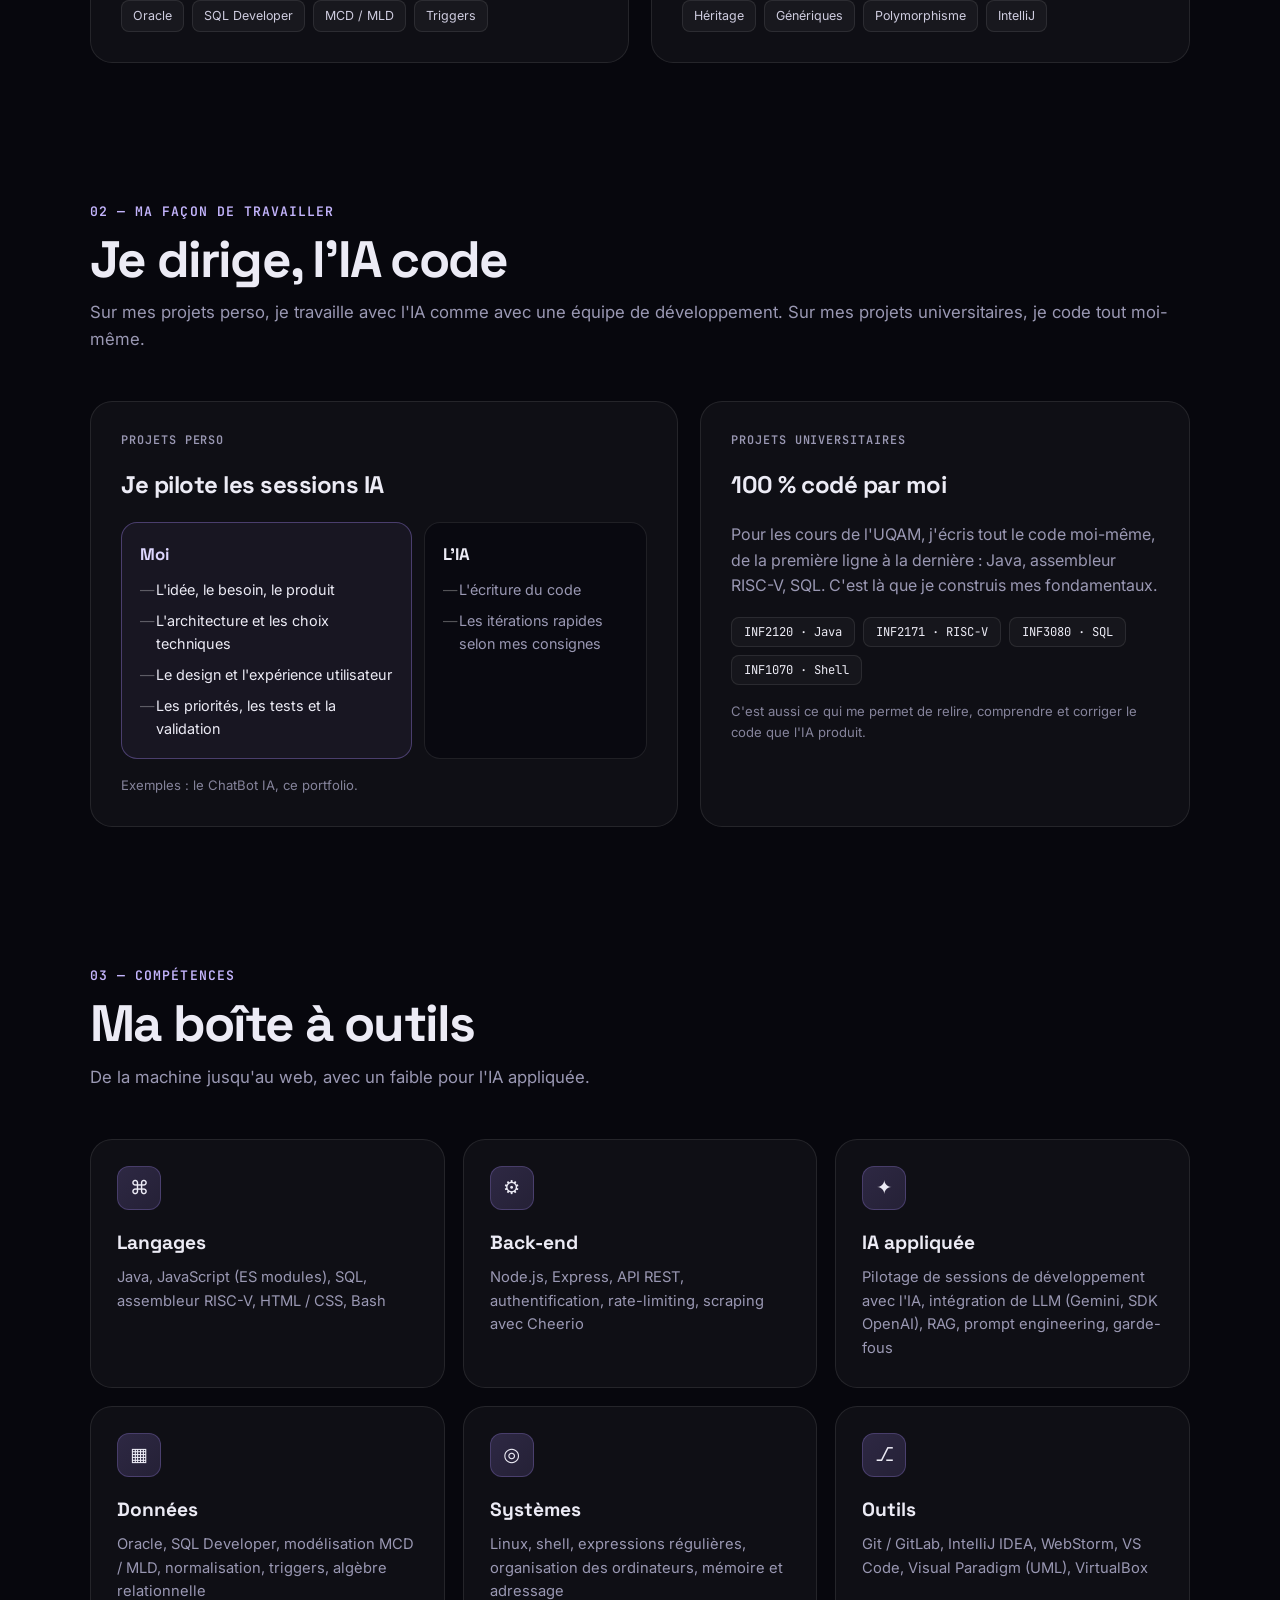
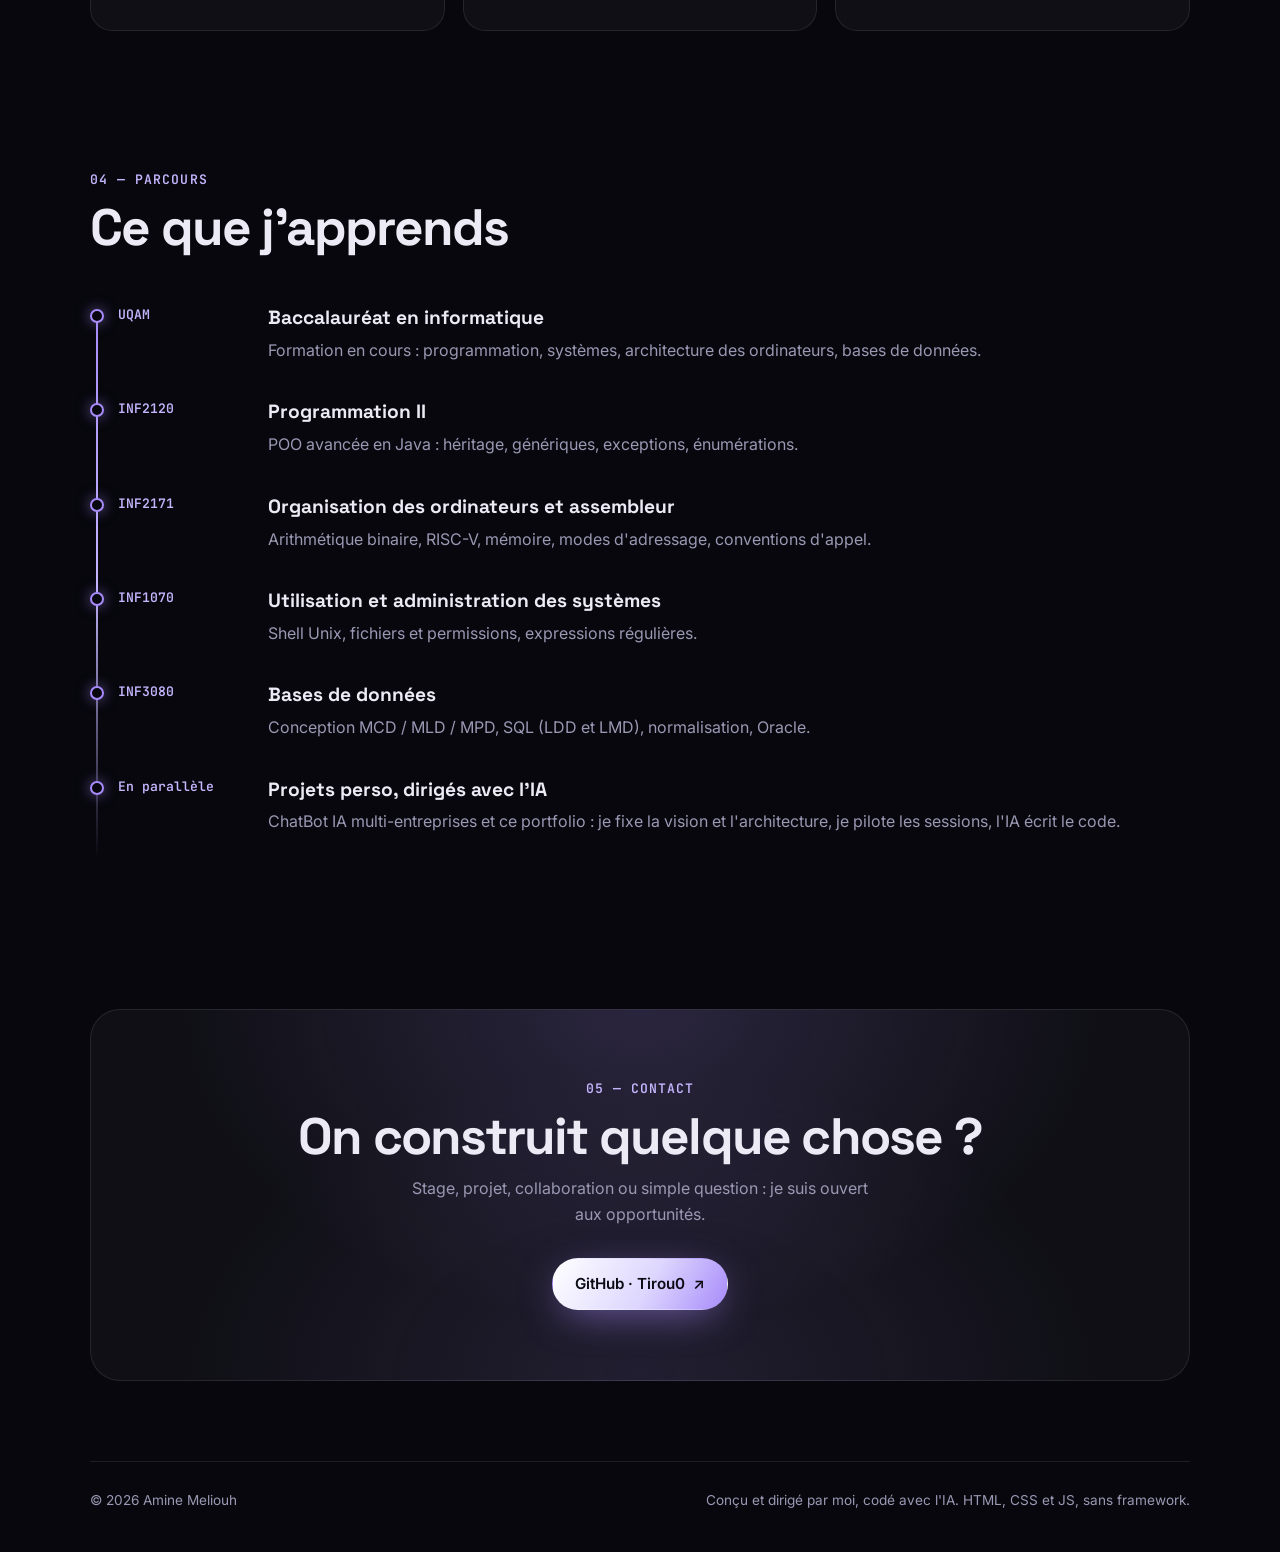
==== commit 38c4dbd6: "v2 : portfolio au format fiche technique AM-26 Co-Authored-By: Claude Opus 5.5 <noreply@anthropic.co" ====
--- a/index.html
+++ b/index.html
@@ -1,4 +1,4 @@
-<!doctype html>
+﻿<!doctype html>
 <html lang="fr">
 <head>
   <meta charset="utf-8">
@@ -108,7 +108,7 @@
         <article class="project reveal">
           <div class="tag-row"><span class="pill">Java · POO</span><span class="pill">INF2120</span><span class="pill pill-solo">100 % codé par moi</span></div>
           <h3>Traducteur Quenya → Tengwar</h3>
-          <p>Translittération de la langue elfique de Tolkien vers l'alphabet Tengwar en commandes LaTeX. Un <code>enum</code> de 50 glyphes, une recherche <strong>gloutonne</strong> (3, puis 2, puis 1 caractère), la gestion des voyelles initiales (TELCO / ARA) et une exception métier <code>PasDuQuenyaException</code>.</p>
+          <p>Translittération de la langue elfique de Tolkien vers l'alphabet Tengwar en commandes LaTeX. Un <code>enum</code> de 51 glyphes, une recherche <strong>gloutonne</strong> (3, puis 2, puis 1 caractère), la gestion des voyelles initiales (TELCO / ARA) et une exception métier <code>PasDuQuenyaException</code>.</p>
           <div class="demo tengwar-demo">
             <label for="quenya">Tape un mot en Quenya :</label>
             <div class="input-row">
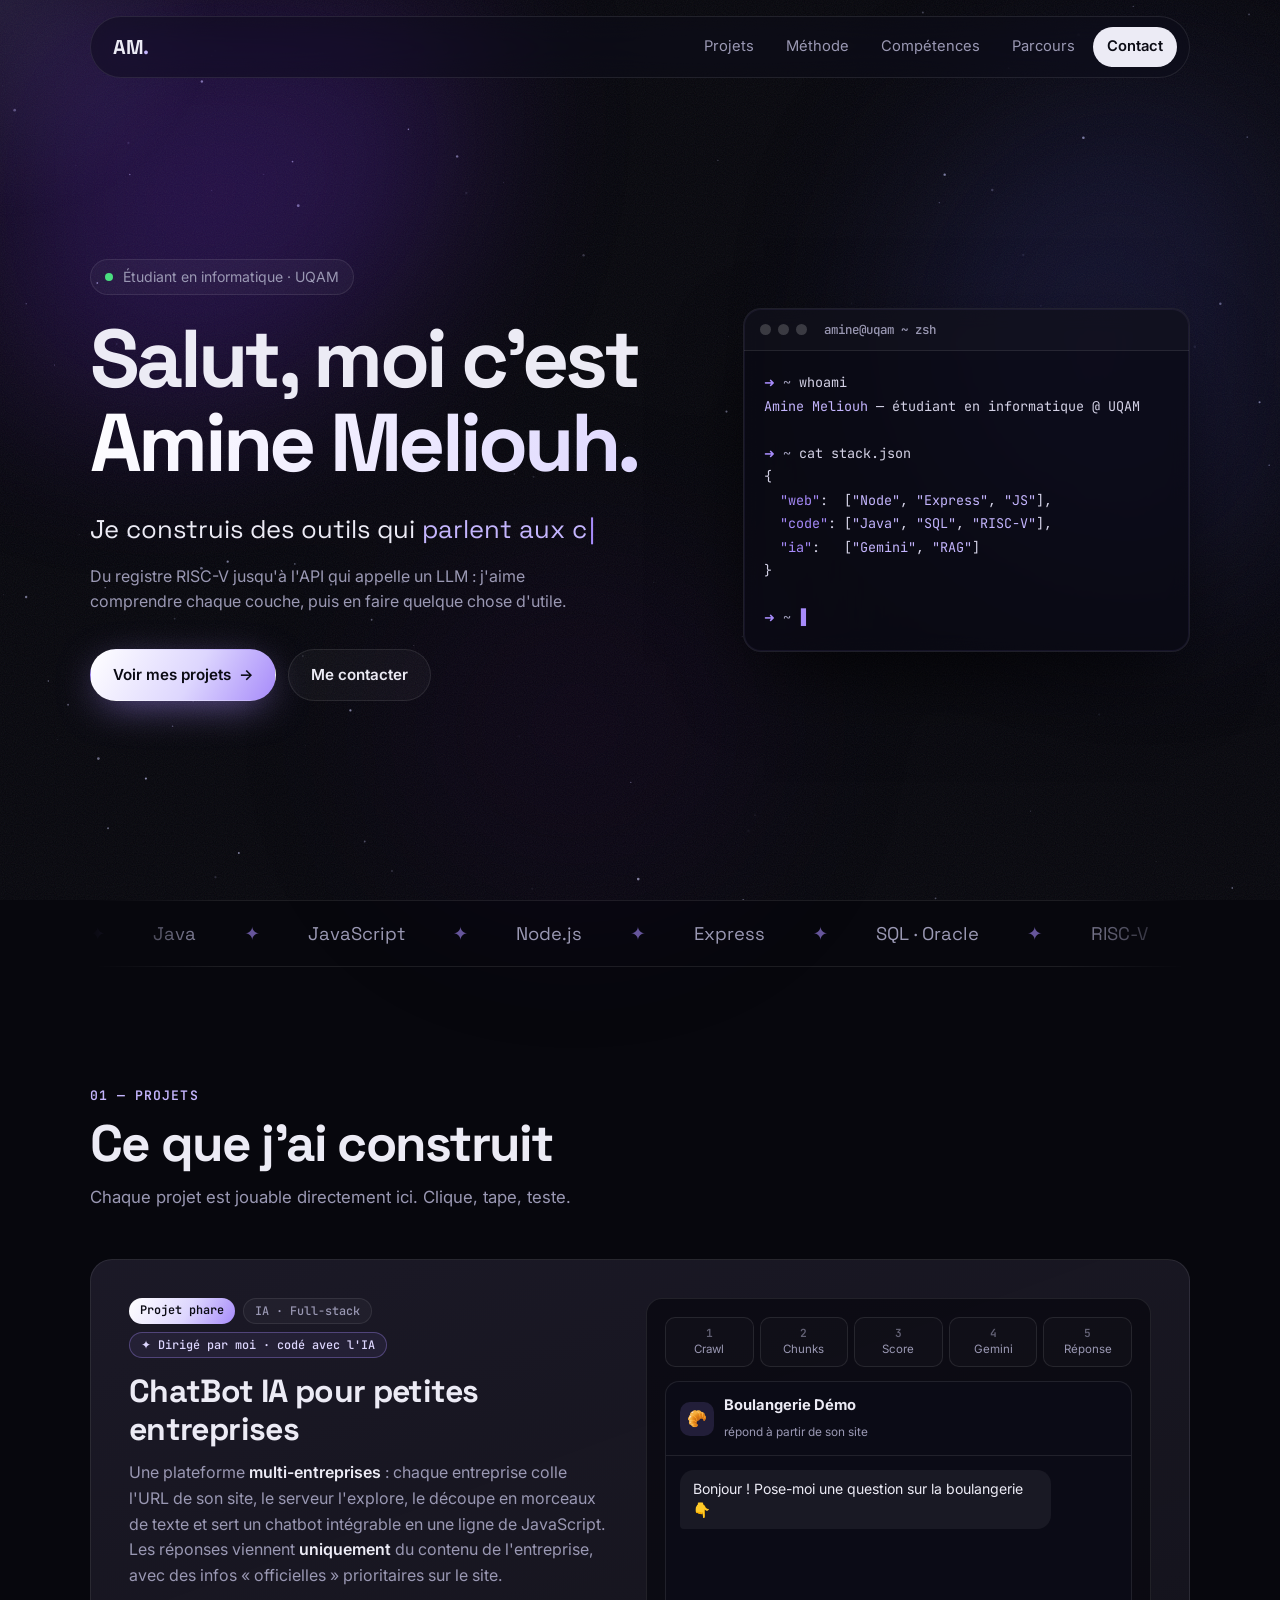
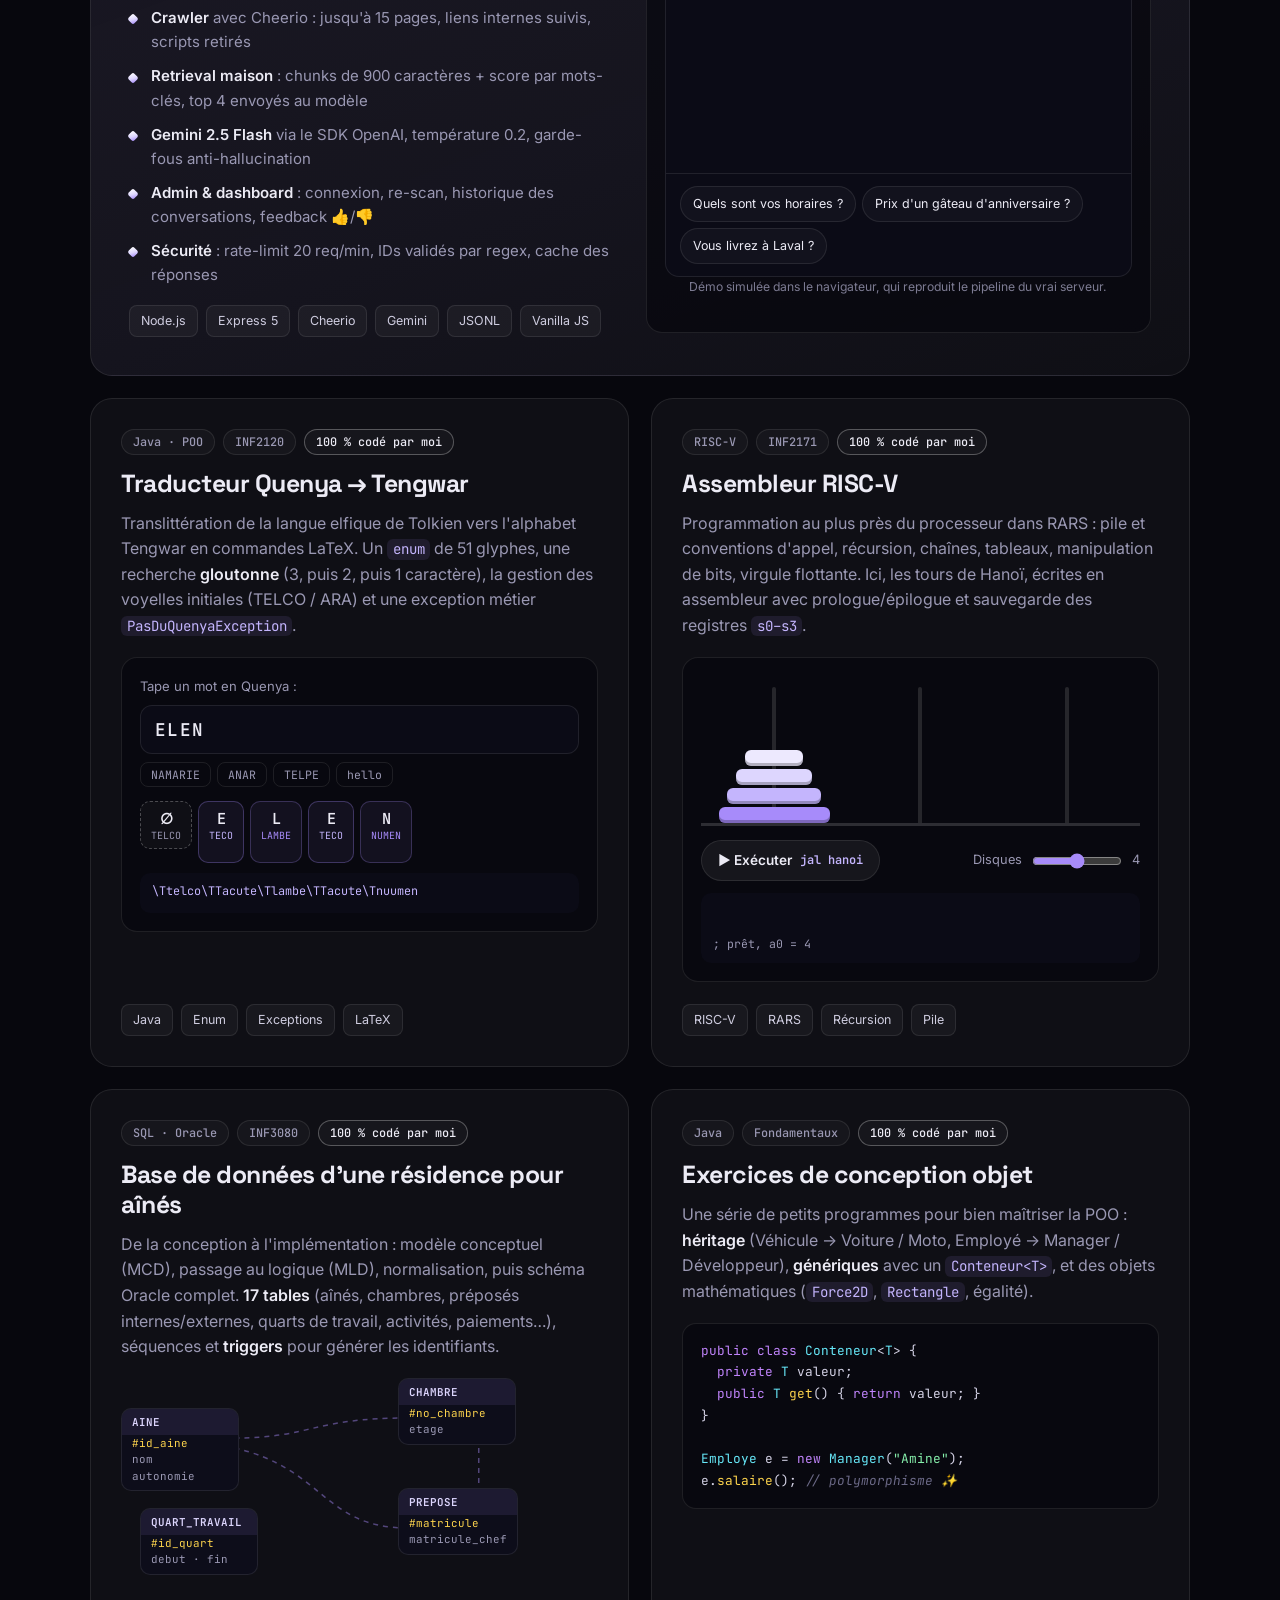
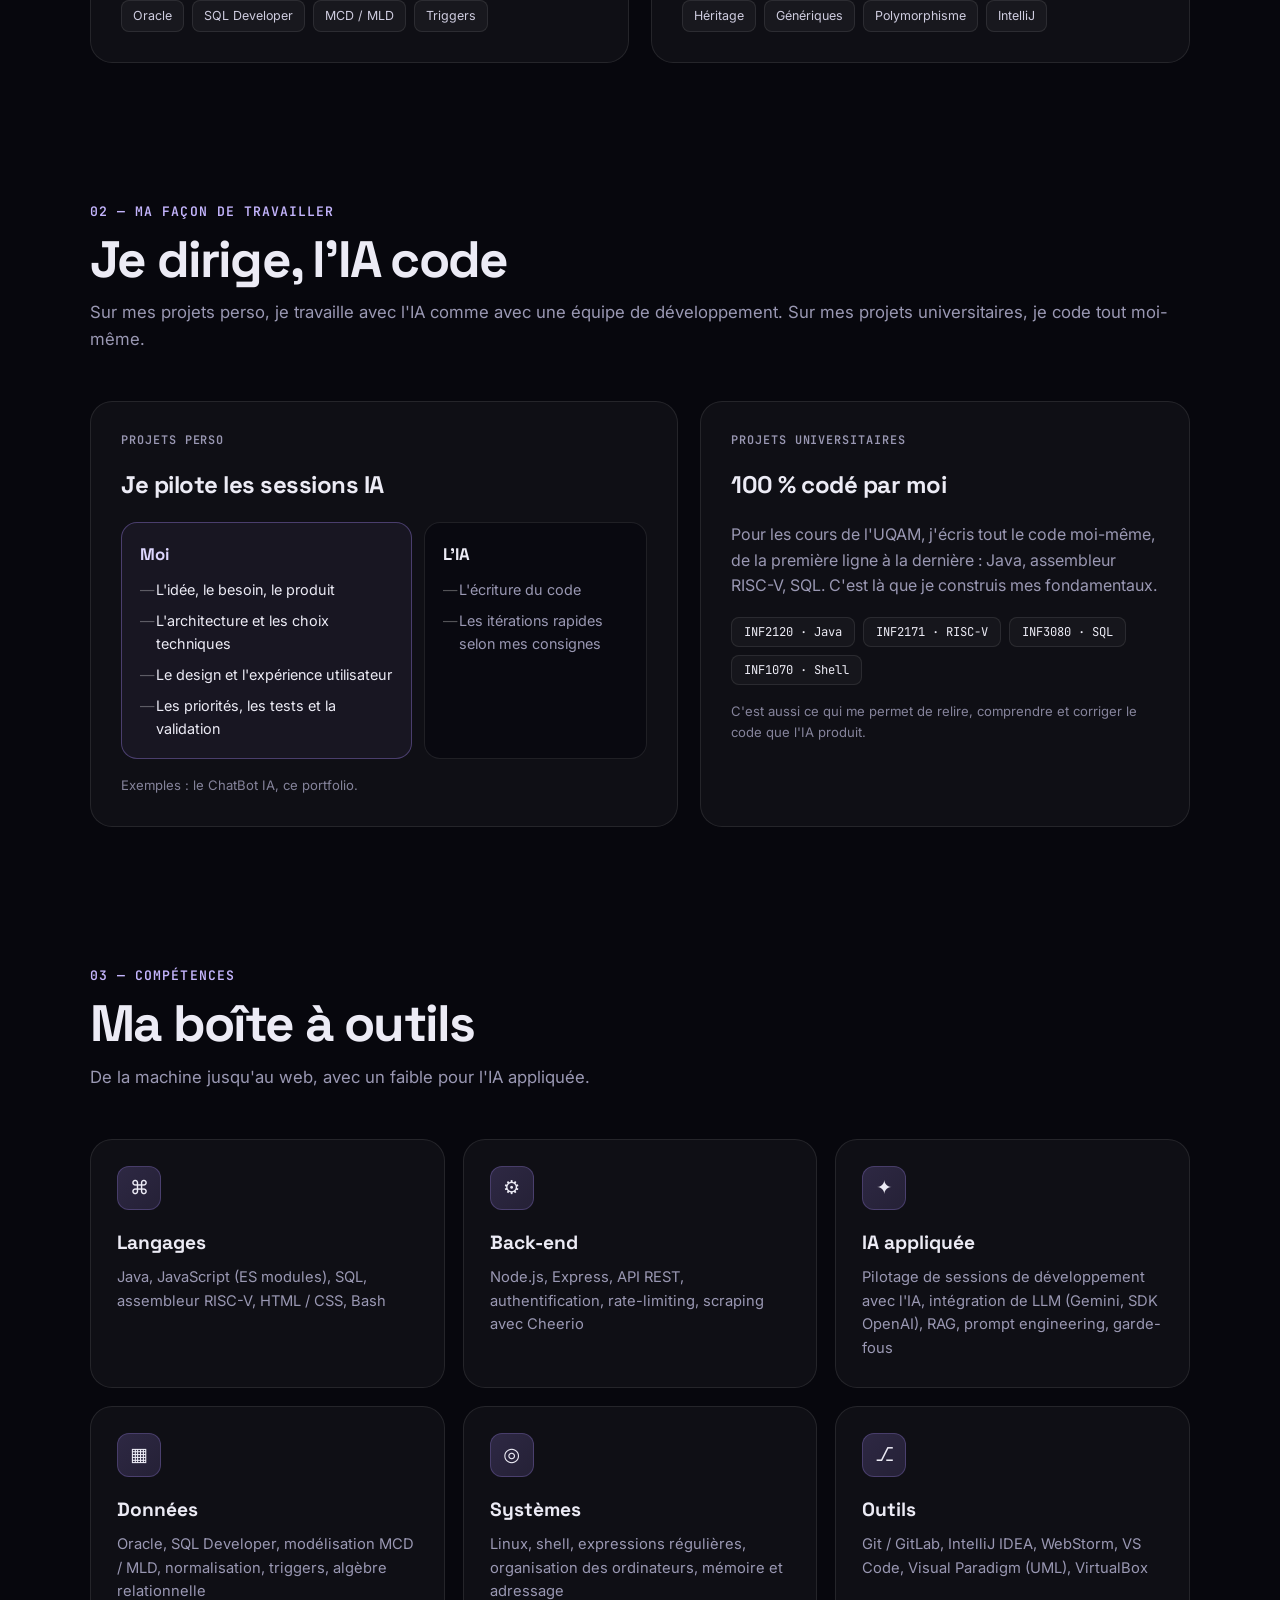
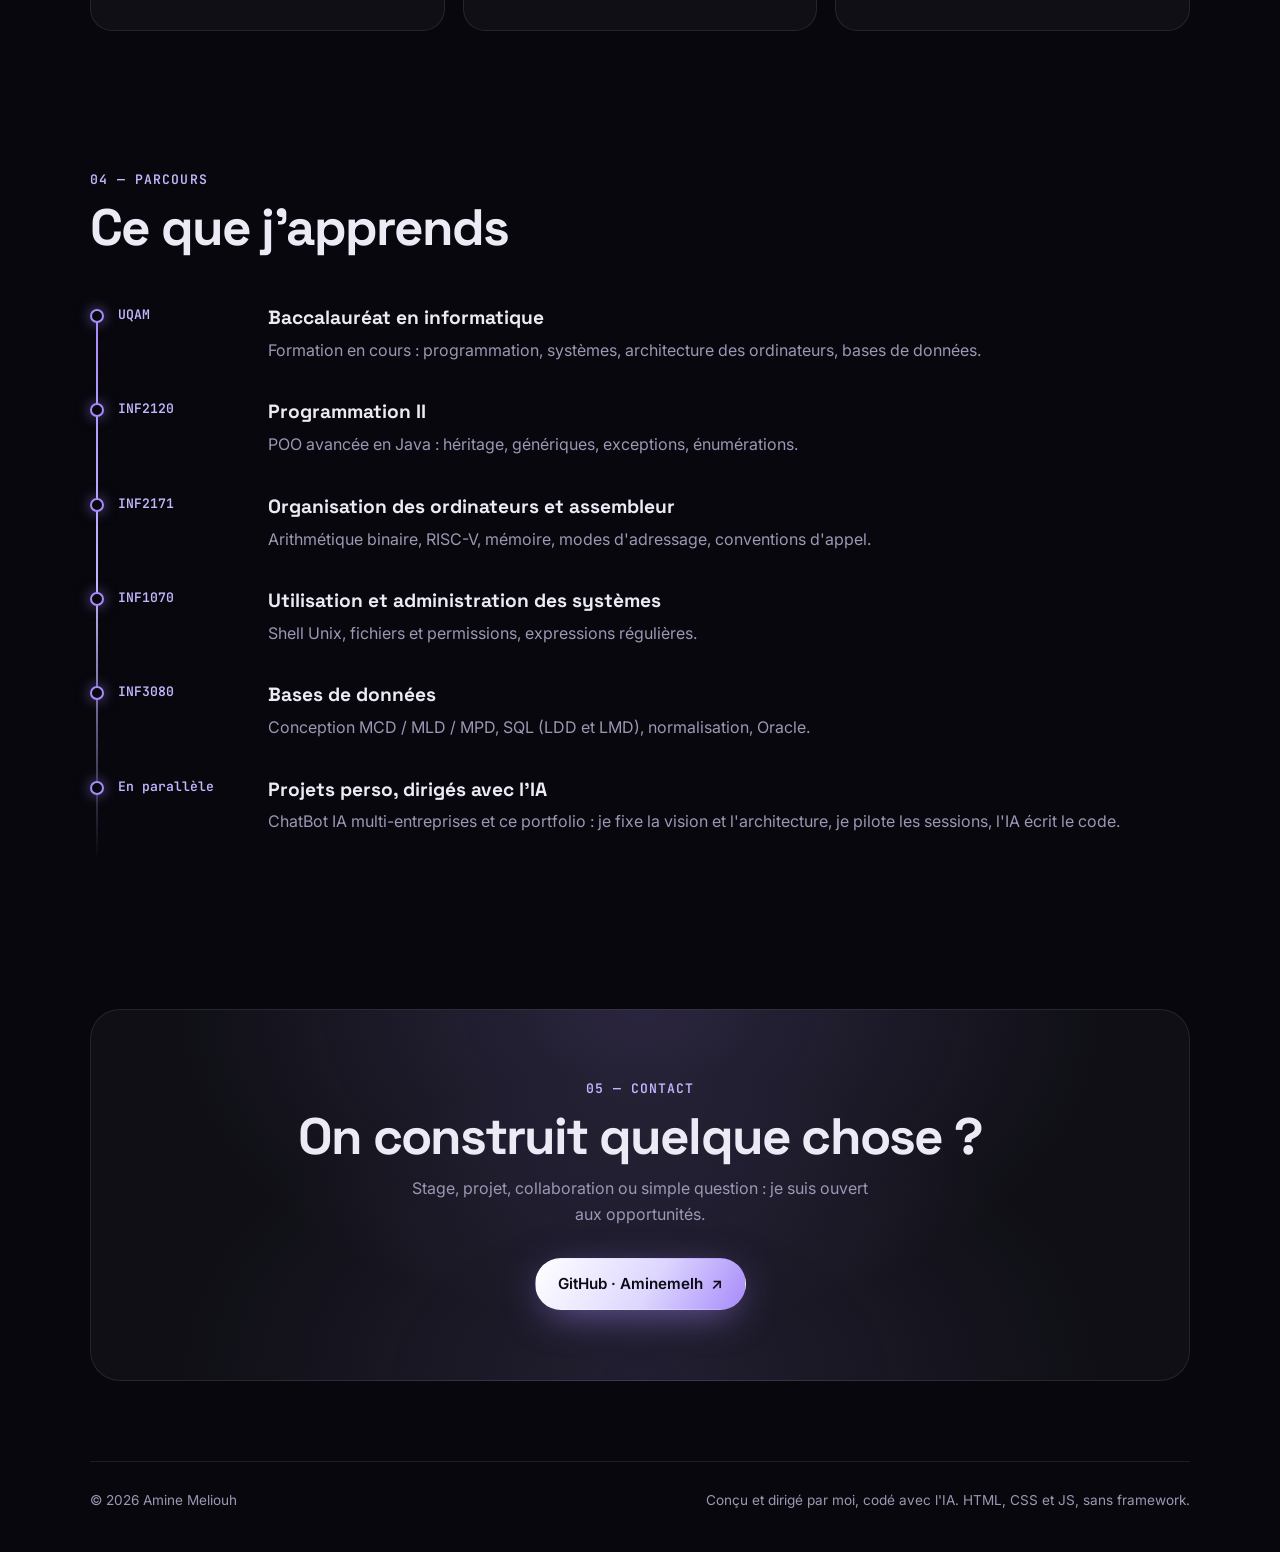
==== commit fc556675: "Lien GitHub corrigé : Aminemelh Co-Authored-By: Claude Opus 5.5 <noreply@anthropic.com>" ====
--- a/index.html
+++ b/index.html
@@ -1,4 +1,4 @@
-﻿<!doctype html>
+<!doctype html>
 <html lang="fr">
 <head>
   <meta charset="utf-8">
@@ -256,7 +256,7 @@
         <h2>On construit quelque chose&nbsp;?</h2>
         <p>Stage, projet, collaboration ou simple question : je suis ouvert aux opportunités.</p>
         <div class="hero-cta">
-          <a class="btn btn-primary" href="https://github.com/Tirou0" target="_blank" rel="noopener">GitHub · Tirou0 <span>↗</span></a>
+          <a class="btn btn-primary" href="https://github.com/Aminemelh" target="_blank" rel="noopener">GitHub · Aminemelh <span>↗</span></a>
         </div>
       </div>
     </section>
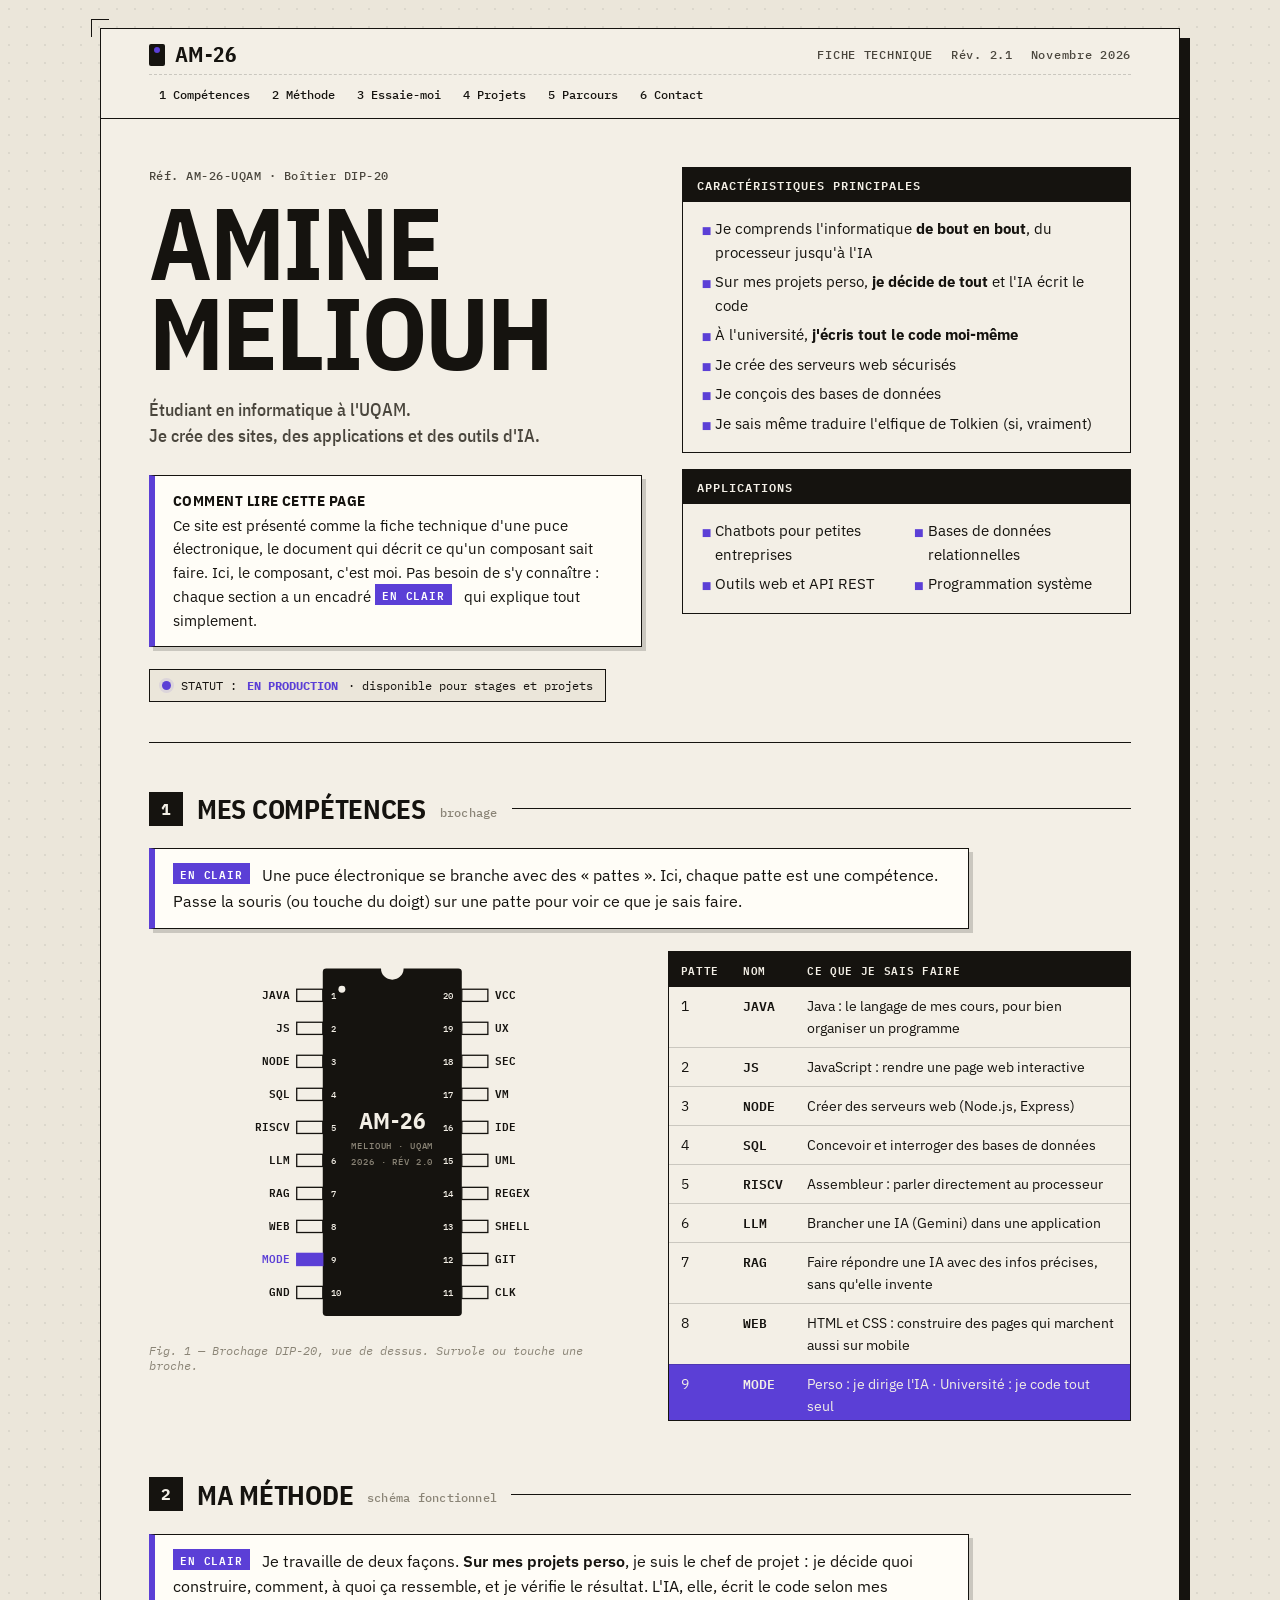
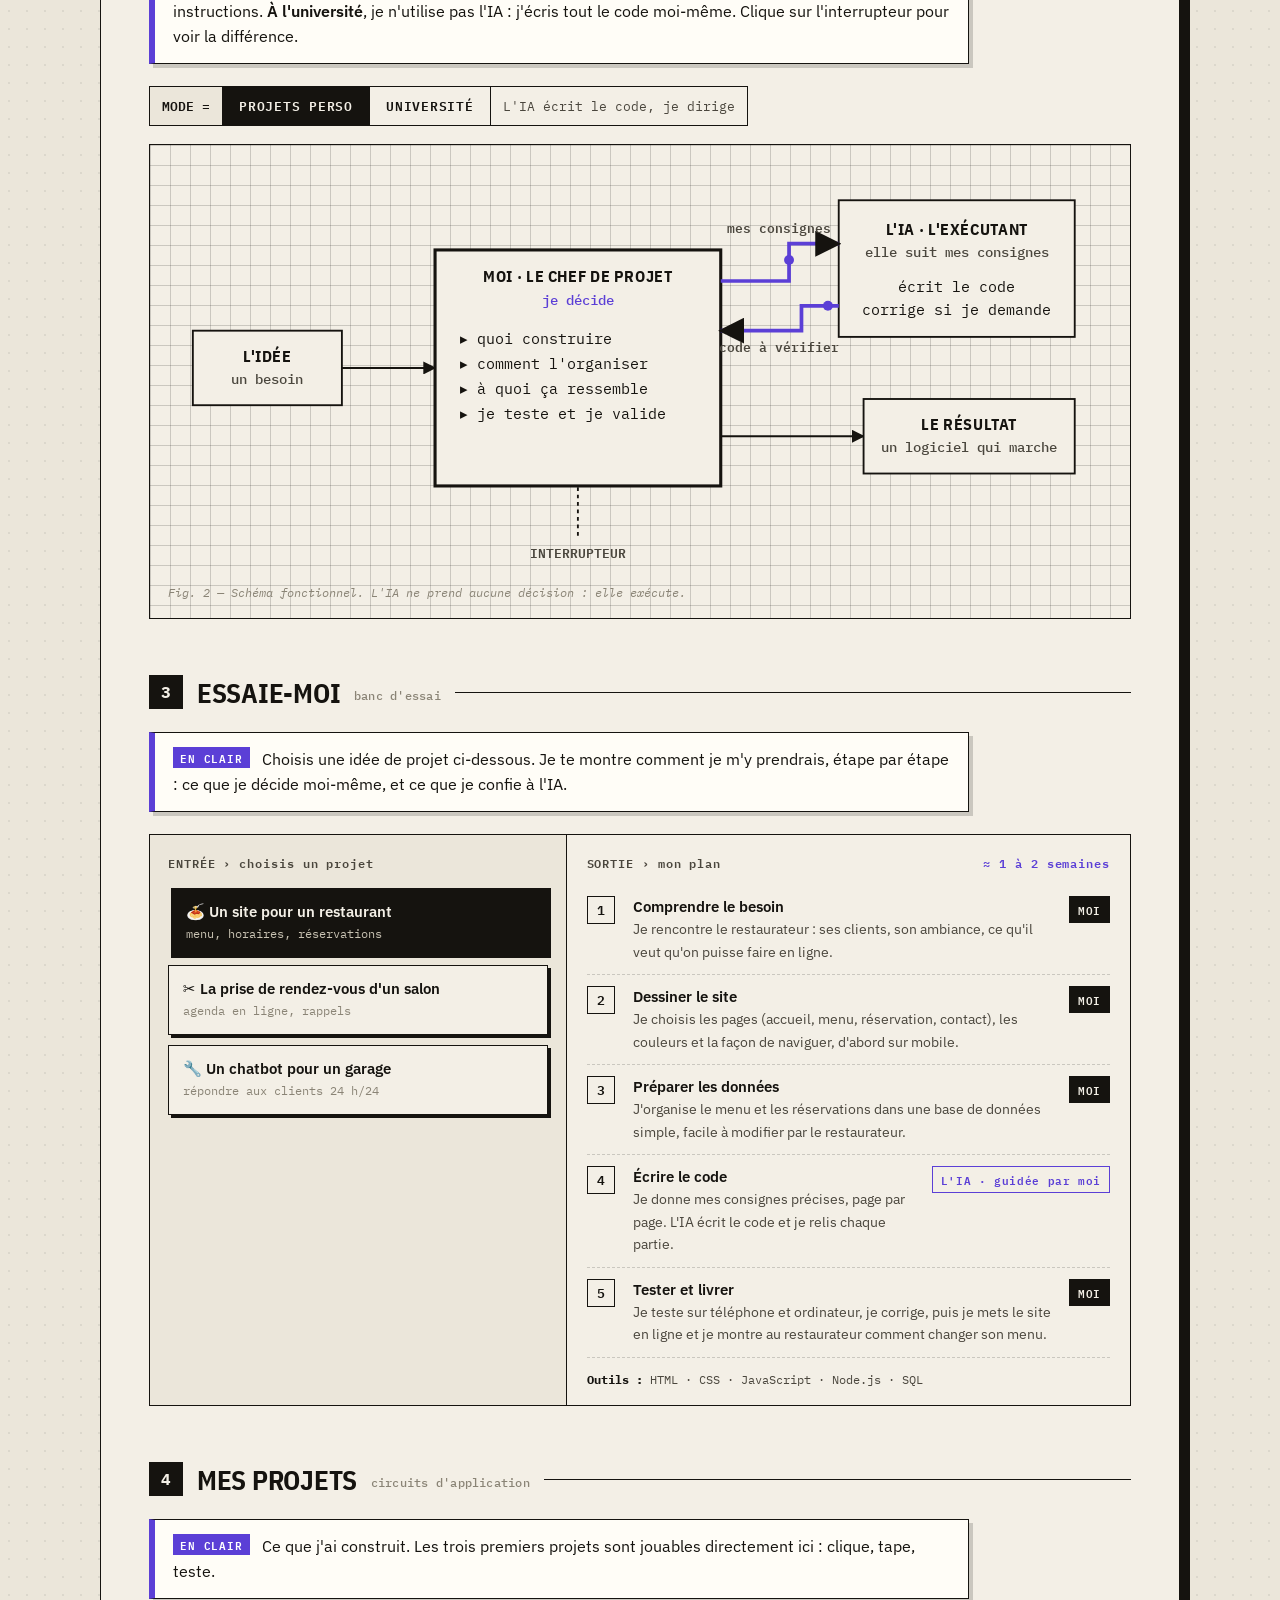
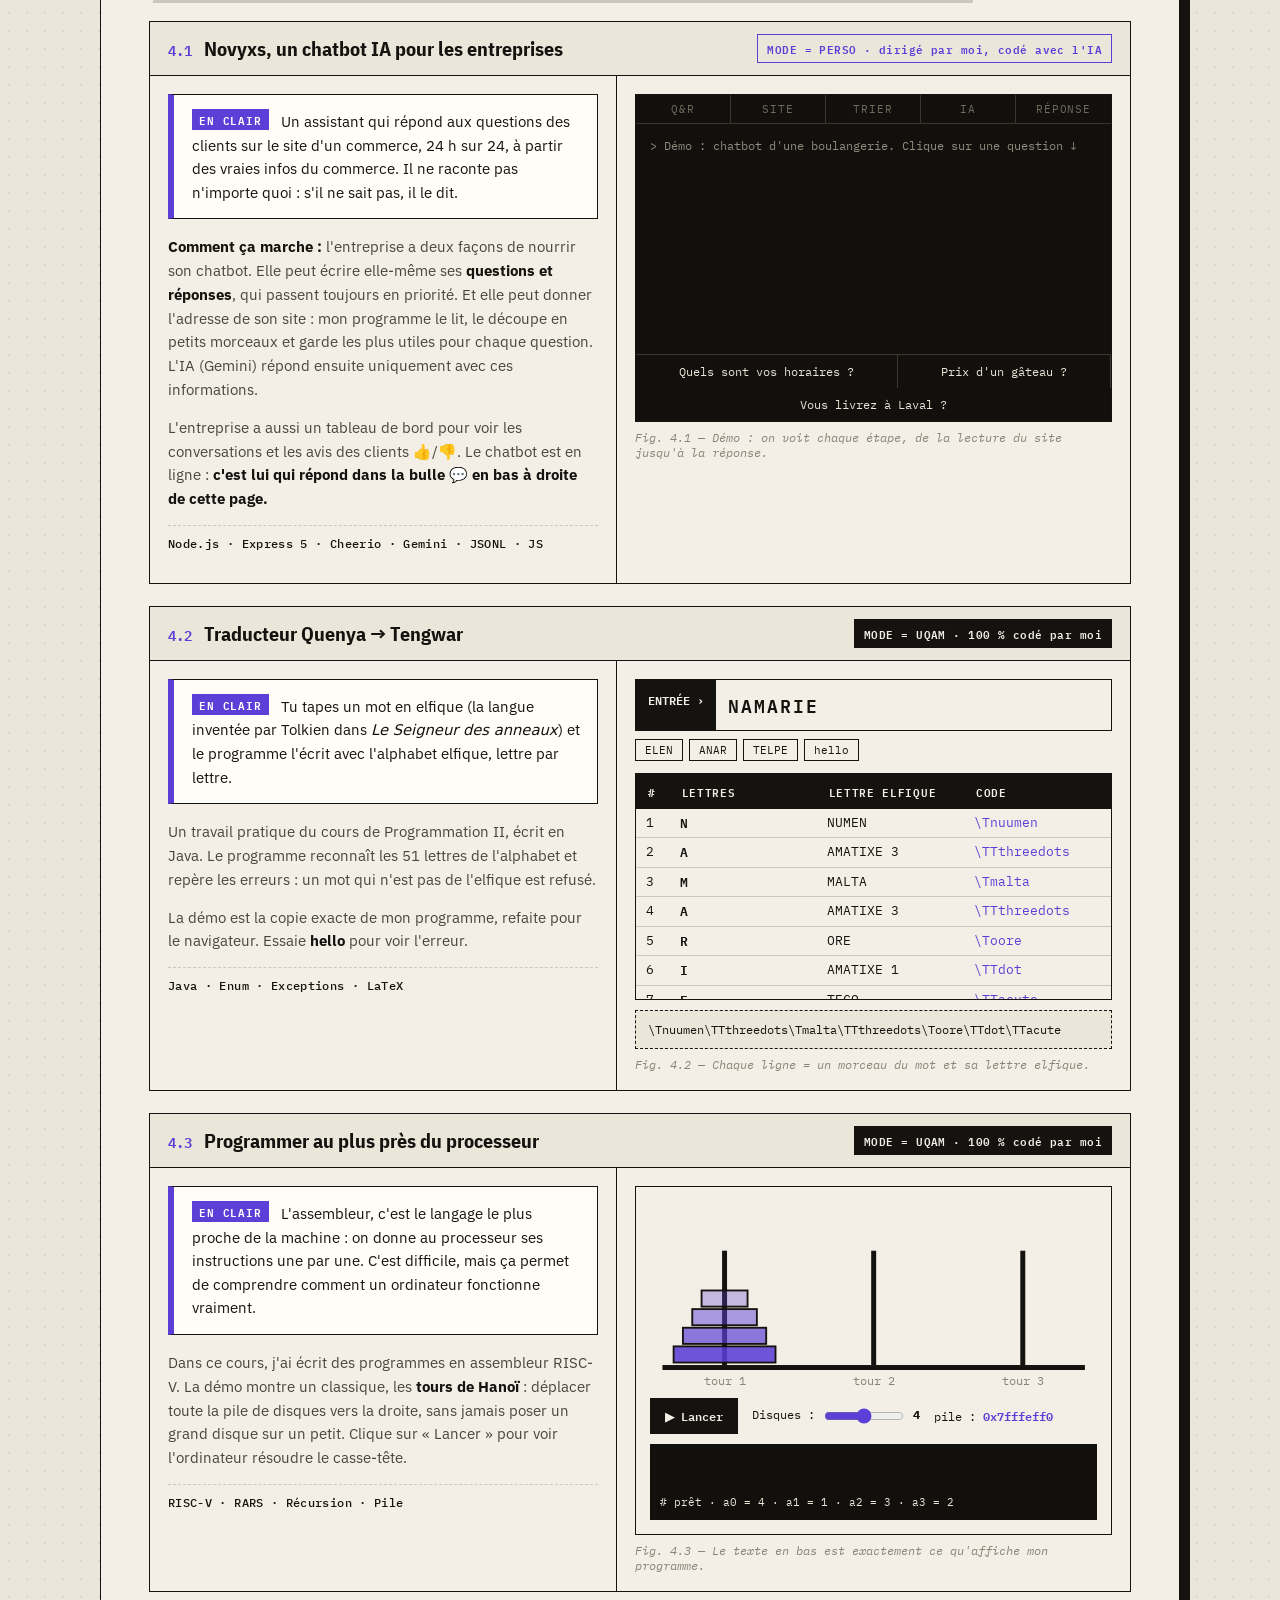
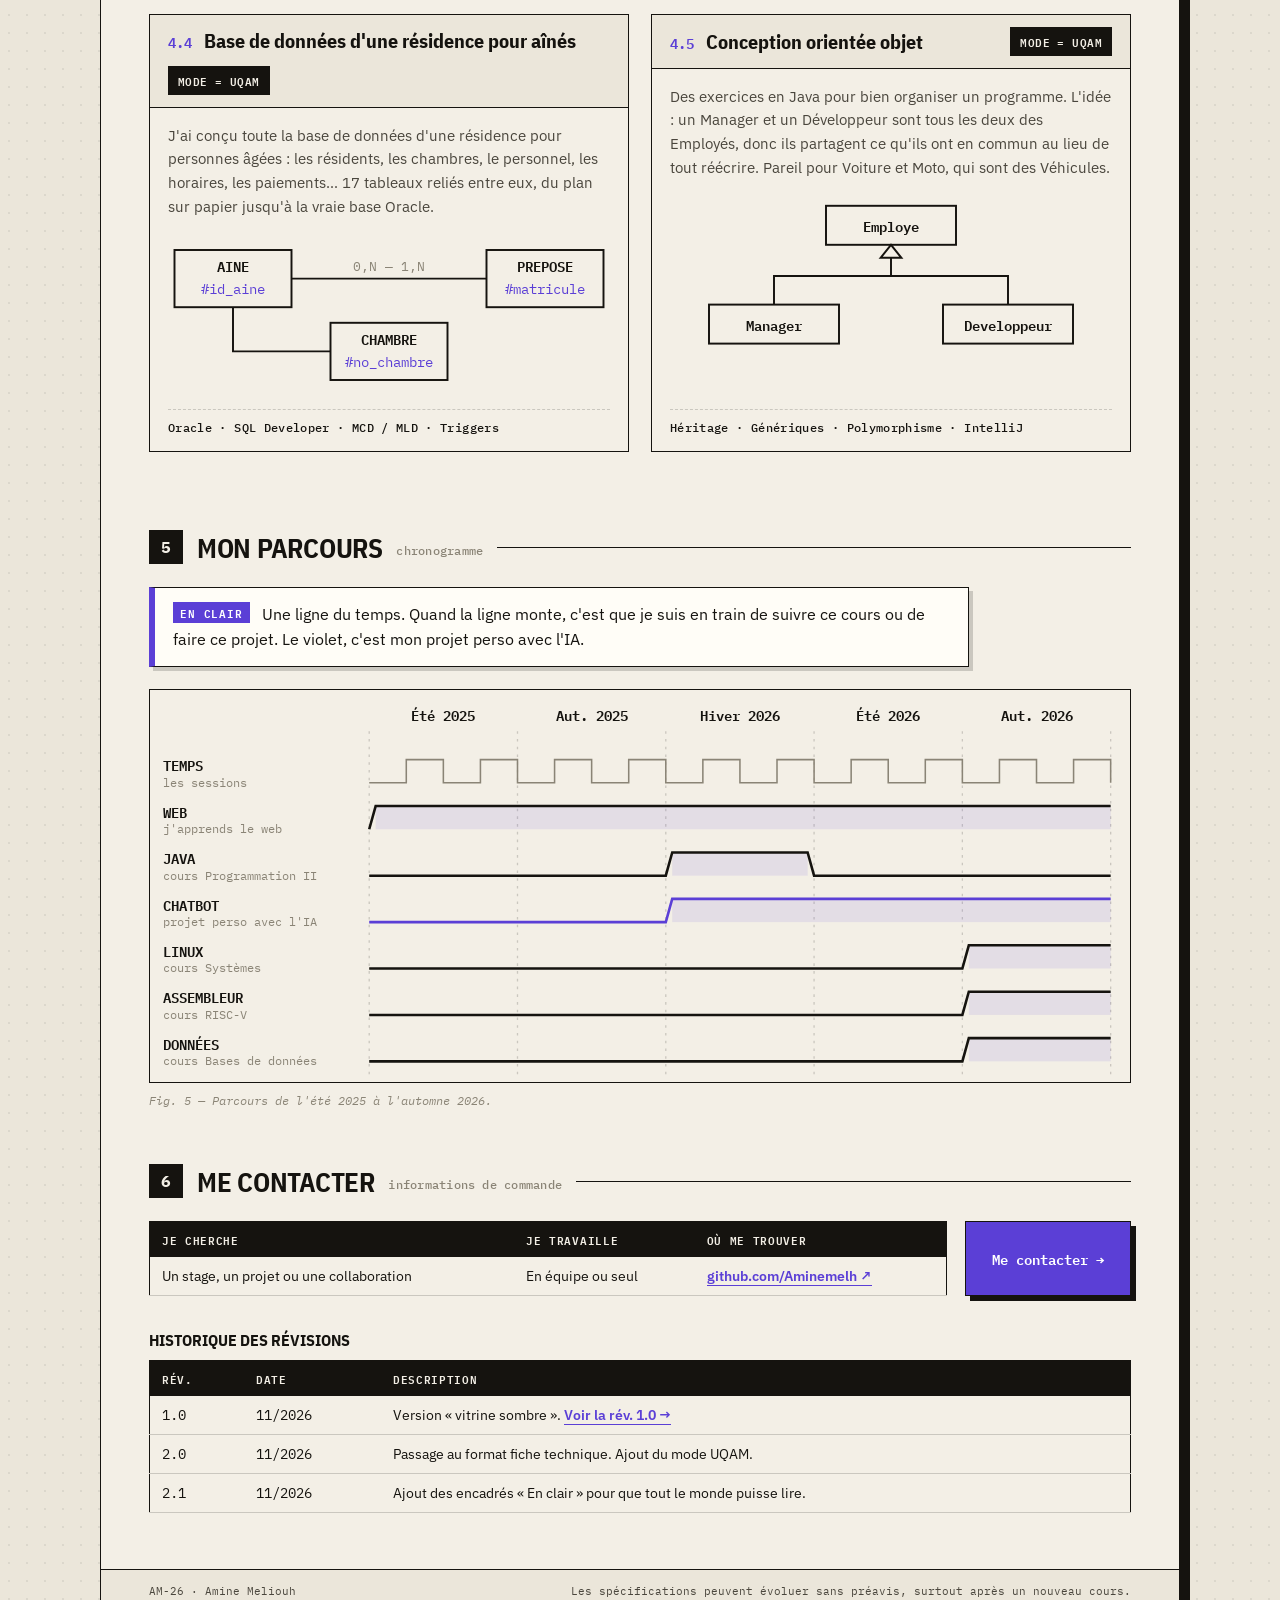
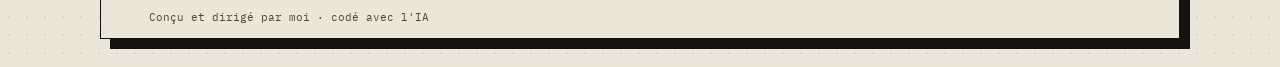
==== commit 2e0246af: "La fiche technique (v2) devient le site principal, la v1 passe dans v1/ Co-Authored-By: Claude Opus " ====
--- a/index.html
+++ b/index.html
@@ -3,271 +3,342 @@
 <head>
   <meta charset="utf-8">
   <meta name="viewport" content="width=device-width, initial-scale=1">
-  <title>Amine Meliouh — Développeur</title>
-  <meta name="description" content="Portfolio d'Amine Meliouh : étudiant en informatique à l'UQAM, développeur full-stack, IA, Java, SQL et assembleur RISC-V.">
-  <link rel="icon" href="data:image/svg+xml,<svg xmlns='http://www.w3.org/2000/svg' viewBox='0 0 64 64'><defs><linearGradient id='g' x1='0' y1='0' x2='1' y2='1'><stop offset='0' stop-color='%23a78bfa'/><stop offset='1' stop-color='%2322d3ee'/></linearGradient></defs><rect width='64' height='64' rx='16' fill='%230b0b14'/><text x='50%' y='58%' text-anchor='middle' dominant-baseline='middle' font-family='Arial' font-weight='800' font-size='34' fill='url(%23g)'>AM</text></svg>">
+  <title>AM-26 — Fiche technique · Amine Meliouh</title>
+  <meta name="description" content="Amine Meliouh, présenté comme la fiche technique d'un composant : brochage, schéma fonctionnel, caractéristiques et circuits d'application.">
+  <link rel="icon" href="data:image/svg+xml,<svg xmlns='http://www.w3.org/2000/svg' viewBox='0 0 64 64'><rect x='14' y='6' width='36' height='52' rx='3' fill='%2315130f'/><g fill='%2315130f'><rect x='4' y='12' width='8' height='4'/><rect x='4' y='24' width='8' height='4'/><rect x='4' y='36' width='8' height='4'/><rect x='4' y='48' width='8' height='4'/><rect x='52' y='12' width='8' height='4'/><rect x='52' y='24' width='8' height='4'/><rect x='52' y='36' width='8' height='4'/><rect x='52' y='48' width='8' height='4'/></g><circle cx='32' cy='12' r='3' fill='%235b3fd6'/></svg>">
   <link rel="preconnect" href="https://fonts.googleapis.com">
   <link rel="preconnect" href="https://fonts.gstatic.com" crossorigin>
-  <link href="https://fonts.googleapis.com/css2?family=Inter:wght@400;500;600&family=JetBrains+Mono:wght@400;600&family=Space+Grotesk:wght@500;600;700&display=swap" rel="stylesheet">
+  <link href="https://fonts.googleapis.com/css2?family=IBM+Plex+Mono:wght@400;500;600&family=IBM+Plex+Sans+Condensed:wght@500;600;700&family=IBM+Plex+Sans:wght@400;500;600&display=swap" rel="stylesheet">
   <link rel="stylesheet" href="css/style.css">
 </head>
 <body>
-  <canvas id="stars" aria-hidden="true"></canvas>
-  <div class="aurora" aria-hidden="true"><span></span><span></span><span></span></div>
-  <div class="grain" aria-hidden="true"></div>
-  <div class="cursor-glow" aria-hidden="true"></div>
-
-  <header class="nav">
-    <a href="#top" class="logo">AM<span>.</span></a>
-    <nav>
-      <a href="#projets">Projets</a>
-      <a href="#methode">Méthode</a>
-      <a href="#competences">Compétences</a>
-      <a href="#parcours">Parcours</a>
-      <a href="#contact" class="nav-cta">Contact</a>
-    </nav>
-  </header>
-
-  <main id="top">
-    <!-- ================= HERO ================= -->
-    <section class="hero">
-      <div class="hero-text">
-        <p class="eyebrow reveal"><span class="dot"></span> Étudiant en informatique · UQAM</p>
-        <h1 class="reveal">Salut, moi c'est<br><span class="grad">Amine Meliouh.</span></h1>
-        <p class="lead reveal">Je construis des outils qui <span class="typed" id="typed">parlent aux clients</span><span class="caret">|</span></p>
-        <p class="sub reveal">Du registre RISC-V jusqu'à l'API qui appelle un LLM : j'aime comprendre chaque couche, puis en faire quelque chose d'utile.</p>
-        <div class="hero-cta reveal">
-          <a href="#projets" class="btn btn-primary">Voir mes projets <span>→</span></a>
-          <a href="#contact" class="btn btn-ghost">Me contacter</a>
-        </div>
-      </div>
-
-      <div class="terminal reveal tilt" aria-label="Présentation façon terminal">
-        <div class="term-bar"><i></i><i></i><i></i><span>amine@uqam ~ zsh</span></div>
-        <pre class="term-body" id="term"></pre>
-      </div>
-    </section>
-
-    <div class="marquee" aria-hidden="true">
-      <div class="marquee-track">
-        <span>Java</span><span>JavaScript</span><span>Node.js</span><span>Express</span><span>SQL · Oracle</span><span>RISC-V</span><span>Gemini API</span><span>RAG</span><span>Git</span><span>Linux / Bash</span><span>UML</span><span>Regex</span>
-        <span>Java</span><span>JavaScript</span><span>Node.js</span><span>Express</span><span>SQL · Oracle</span><span>RISC-V</span><span>Gemini API</span><span>RAG</span><span>Git</span><span>Linux / Bash</span><span>UML</span><span>Regex</span>
-      </div>
-    </div>
-
-    <!-- ================= PROJETS ================= -->
-    <section id="projets" class="section">
-      <div class="section-head reveal">
-        <p class="kicker">01 — Projets</p>
-        <h2>Ce que j'ai construit</h2>
-        <p>Chaque projet est jouable directement ici. Clique, tape, teste.</p>
-      </div>
-
-      <!-- Projet phare : chatbot -->
-      <article class="project featured reveal">
-        <div class="project-info">
-          <div class="tag-row"><span class="pill pill-hot">Projet phare</span><span class="pill">IA · Full-stack</span><span class="pill pill-ai">✦ Dirigé par moi · codé avec l'IA</span></div>
-          <h3>ChatBot IA pour petites entreprises</h3>
-          <p>Une plateforme <strong>multi-entreprises</strong> : chaque entreprise colle l'URL de son site, le serveur l'explore, le découpe en morceaux de texte et sert un chatbot intégrable en une ligne de JavaScript. Les réponses viennent <strong>uniquement</strong> du contenu de l'entreprise, avec des infos « officielles » prioritaires sur le site.</p>
-          <ul class="feature-list">
-            <li><b>Crawler</b> avec Cheerio : jusqu'à 15 pages, liens internes suivis, scripts retirés</li>
-            <li><b>Retrieval maison</b> : chunks de 900 caractères + score par mots-clés, top 4 envoyés au modèle</li>
-            <li><b>Gemini 2.5 Flash</b> via le SDK OpenAI, température 0.2, garde-fous anti-hallucination</li>
-            <li><b>Admin & dashboard</b> : connexion, re-scan, historique des conversations, feedback 👍/👎</li>
-            <li><b>Sécurité</b> : rate-limit 20 req/min, IDs validés par regex, cache des réponses</li>
+  <div class="sheet">
+
+    <!-- ===== En-tête de document ===== -->
+    <header class="doc-head">
+      <div class="brand"><span class="chip-ico"></span>AM-26</div>
+      <div class="doc-meta">
+        <span>FICHE TECHNIQUE</span><span>Rév. 2.1</span><span>Novembre 2026</span>
+      </div>
+      <nav class="doc-nav">
+        <a href="#s1">1 Compétences</a><a href="#s2">2 Méthode</a><a href="#s3">3 Essaie-moi</a><a href="#s4">4 Projets</a><a href="#s5">5 Parcours</a><a href="#s6">6 Contact</a>
+      </nav>
+    </header>
+
+    <!-- ===== Bloc titre ===== -->
+    <section class="title-block">
+      <div class="title-left">
+        <p class="part-no">Réf. AM-26-UQAM · Boîtier DIP-20</p>
+        <h1>AMINE<br>MELIOUH</h1>
+        <p class="subtitle">Étudiant en informatique à l'UQAM.<br>Je crée des sites, des applications et des outils d'IA.</p>
+        <div class="plain intro">
+          <b>Comment lire cette page</b>
+          Ce site est présenté comme la fiche technique d'une puce électronique, le document qui décrit ce qu'un composant sait faire. Ici, le composant, c'est moi. Pas besoin de s'y connaître : chaque section a un encadré <span class="tag">EN CLAIR</span> qui explique tout simplement.
+        </div>
+        <div class="status-line"><span class="led"></span>STATUT : <b>EN PRODUCTION</b> · disponible pour stages et projets</div>
+      </div>
+      <div class="title-right">
+        <div class="box">
+          <h2 class="box-title">Caractéristiques principales</h2>
+          <ul class="features">
+            <li>Je comprends l'informatique <b>de bout en bout</b>, du processeur jusqu'à l'IA</li>
+            <li>Sur mes projets perso, <b>je décide de tout</b> et l'IA écrit le code</li>
+            <li>À l'université, <b>j'écris tout le code moi-même</b></li>
+            <li>Je crée des serveurs web sécurisés</li>
+            <li>Je conçois des bases de données</li>
+            <li>Je sais même traduire l'elfique de Tolkien (si, vraiment)</li>
           </ul>
-          <div class="stack"><span>Node.js</span><span>Express 5</span><span>Cheerio</span><span>Gemini</span><span>JSONL</span><span>Vanilla JS</span></div>
-        </div>
-
-        <div class="demo chat-demo">
-          <div class="pipeline" id="pipeline">
-            <div class="step" data-step="0"><b>1</b>Crawl</div>
-            <div class="step" data-step="1"><b>2</b>Chunks</div>
-            <div class="step" data-step="2"><b>3</b>Score</div>
-            <div class="step" data-step="3"><b>4</b>Gemini</div>
-            <div class="step" data-step="4"><b>5</b>Réponse</div>
+        </div>
+        <div class="box">
+          <h2 class="box-title">Applications</h2>
+          <ul class="apps">
+            <li>Chatbots pour petites entreprises</li>
+            <li>Outils web et API REST</li>
+            <li>Bases de données relationnelles</li>
+            <li>Programmation système</li>
+          </ul>
+        </div>
+      </div>
+    </section>
+
+    <!-- ===== 1. Brochage ===== -->
+    <section id="s1" class="sec">
+      <div class="sec-head"><span class="sec-no">1</span><h2>Mes compétences <small>brochage</small></h2><span class="sec-rule"></span></div>
+      <div class="plain"><span class="tag">EN CLAIR</span> Une puce électronique se branche avec des « pattes ». Ici, chaque patte est une compétence. Passe la souris (ou touche du doigt) sur une patte pour voir ce que je sais faire.</div>
+      <div class="pinout">
+        <figure class="fig">
+          <svg id="chip" viewBox="0 0 560 440" role="img" aria-label="Schéma de brochage : chaque broche est une compétence"></svg>
+          <figcaption>Fig. 1 — Brochage DIP-20, vue de dessus. Survole ou touche une broche.</figcaption>
+        </figure>
+        <div class="pin-info">
+          <table class="tbl" id="pinTable">
+            <thead><tr><th>Patte</th><th>Nom</th><th>Ce que je sais faire</th></tr></thead>
+            <tbody></tbody>
+          </table>
+        </div>
+      </div>
+    </section>
+
+    <!-- ===== 2. Schéma fonctionnel ===== -->
+    <section id="s2" class="sec">
+      <div class="sec-head"><span class="sec-no">2</span><h2>Ma méthode <small>schéma fonctionnel</small></h2><span class="sec-rule"></span></div>
+      <div class="plain"><span class="tag">EN CLAIR</span> Je travaille de deux façons. <b>Sur mes projets perso</b>, je suis le chef de projet : je décide quoi construire, comment, à quoi ça ressemble, et je vérifie le résultat. L'IA, elle, écrit le code selon mes instructions. <b>À l'université</b>, je n'utilise pas l'IA : j'écris tout le code moi-même. Clique sur l'interrupteur pour voir la différence.</div>
+
+      <div class="mode-switch" role="group" aria-label="Choisir le mode">
+        <span class="sw-label">MODE =</span>
+        <button class="sw on" data-mode="perso" aria-pressed="true">PROJETS PERSO</button>
+        <button class="sw" data-mode="uqam" aria-pressed="false">UNIVERSITÉ</button>
+        <span class="sw-state" id="swState">L'IA écrit le code, je dirige</span>
+      </div>
+
+      <figure class="fig block-fig" id="blockFig">
+        <svg viewBox="0 0 760 330" role="img" aria-label="Schéma fonctionnel : unité de contrôle et unité d'exécution">
+          <defs>
+            <marker id="arr" viewBox="0 0 10 10" refX="9" refY="5" markerWidth="7" markerHeight="7" orient="auto-start-reverse"><path d="M0 0 L10 5 L0 10z" fill="currentColor"/></marker>
+            <pattern id="hatch" width="8" height="8" patternUnits="userSpaceOnUse" patternTransform="rotate(45)"><line x1="0" y1="0" x2="0" y2="8" stroke="currentColor" stroke-width="1.2" opacity=".35"/></pattern>
+          </defs>
+
+          <!-- Entrée -->
+          <g class="blk">
+            <rect x="20" y="135" width="120" height="60"/>
+            <text x="80" y="160" class="b-t">L'IDÉE</text>
+            <text x="80" y="178" class="b-s">un besoin</text>
+          </g>
+          <path class="wire" d="M140 165 H215" marker-end="url(#arr)"/>
+
+          <!-- Contrôle -->
+          <g class="blk ctrl">
+            <rect x="215" y="70" width="230" height="190"/>
+            <text x="330" y="96" class="b-t">MOI · LE CHEF DE PROJET</text>
+            <text x="330" y="114" class="b-s accent">je décide</text>
+            <text x="235" y="146" class="b-l">▸ quoi construire</text>
+            <text x="235" y="166" class="b-l">▸ comment l'organiser</text>
+            <text x="235" y="186" class="b-l">▸ à quoi ça ressemble</text>
+            <text x="235" y="206" class="b-l">▸ je teste et je valide</text>
+            <text x="235" y="236" class="b-l only-uqam accent">▸ j'écris tout le code</text>
+          </g>
+
+          <!-- IA -->
+          <g class="blk ai">
+            <rect x="540" y="30" width="190" height="110"/>
+            <rect x="540" y="30" width="190" height="110" class="hatch" fill="url(#hatch)"/>
+            <text x="635" y="58" class="b-t">L'IA · L'EXÉCUTANT</text>
+            <text x="635" y="76" class="b-s">elle suit mes consignes</text>
+            <text x="635" y="104" class="b-l c">écrit le code</text>
+            <text x="635" y="122" class="b-l c">corrige si je demande</text>
+            <text x="635" y="92" class="b-off">HORS CIRCUIT</text>
+          </g>
+          <path class="wire bus ai-wire" id="busOut" d="M445 95 H500 V65 H540" marker-end="url(#arr)"/>
+          <text x="492" y="56" class="w-l ai-wire">mes consignes</text>
+          <path class="wire bus ai-wire" id="busIn" d="M540 115 H510 V135 H445" marker-end="url(#arr)"/>
+          <text x="492" y="152" class="w-l ai-wire">code à vérifier</text>
+
+          <!-- Sortie -->
+          <path class="wire" d="M445 220 H560" marker-end="url(#arr)"/>
+          <g class="blk">
+            <rect x="560" y="190" width="170" height="60"/>
+            <text x="645" y="215" class="b-t">LE RÉSULTAT</text>
+            <text x="645" y="233" class="b-s">un logiciel qui marche</text>
+          </g>
+
+          <!-- Broche MODE -->
+          <path class="wire thin" d="M330 300 V260"/>
+          <text x="330" y="318" class="w-l">INTERRUPTEUR</text>
+
+          <!-- Signaux animés -->
+          <circle r="4" class="sig ai-wire"><animateMotion dur="2.2s" repeatCount="indefinite"><mpath href="#busOut"/></animateMotion></circle>
+          <circle r="4" class="sig ai-wire"><animateMotion dur="2.2s" begin="1.1s" repeatCount="indefinite"><mpath href="#busIn"/></animateMotion></circle>
+        </svg>
+        <figcaption>Fig. 2 — Schéma fonctionnel. L'IA ne prend aucune décision : elle exécute.</figcaption>
+      </figure>
+    </section>
+
+    <!-- ===== 3. Banc d'essai ===== -->
+    <section id="s3" class="sec">
+      <div class="sec-head"><span class="sec-no">3</span><h2>Essaie-moi <small>banc d'essai</small></h2><span class="sec-rule"></span></div>
+      <div class="plain"><span class="tag">EN CLAIR</span> Choisis une idée de projet ci-dessous. Je te montre comment je m'y prendrais, étape par étape : ce que je décide moi-même, et ce que je confie à l'IA.</div>
+
+      <div class="bench">
+        <div class="bench-in">
+          <p class="bench-label">ENTRÉE › choisis un projet</p>
+          <div class="bench-btns" id="benchBtns">
+            <button data-p="resto" class="on"><b>🍝 Un site pour un restaurant</b><span>menu, horaires, réservations</span></button>
+            <button data-p="rdv"><b>✂️ La prise de rendez-vous d'un salon</b><span>agenda en ligne, rappels</span></button>
+            <button data-p="garage"><b>🔧 Un chatbot pour un garage</b><span>répondre aux clients 24 h/24</span></button>
           </div>
-          <div class="chat-window">
-            <div class="chat-head"><span class="avatar">🥐</span><div><b>Boulangerie Démo</b><small>répond à partir de son site</small></div></div>
-            <div class="chat-log" id="chatLog">
-              <div class="msg bot">Bonjour ! Pose-moi une question sur la boulangerie 👇</div>
+        </div>
+        <div class="bench-out">
+          <p class="bench-label">SORTIE › mon plan <span id="benchTime"></span></p>
+          <ol class="bench-steps" id="benchSteps"></ol>
+          <p class="bench-tools" id="benchTools"></p>
+        </div>
+      </div>
+    </section>
+
+    <!-- ===== 4. Circuits d'application ===== -->
+    <section id="s4" class="sec">
+      <div class="sec-head"><span class="sec-no">4</span><h2>Mes projets <small>circuits d'application</small></h2><span class="sec-rule"></span></div>
+      <div class="plain"><span class="tag">EN CLAIR</span> Ce que j'ai construit. Les trois premiers projets sont jouables directement ici : clique, tape, teste.</div>
+
+      <!-- 4.1 Chatbot -->
+      <article class="app">
+        <div class="app-head">
+          <h3><span>4.1</span> Novyxs, un chatbot IA pour les entreprises</h3>
+          <span class="badge">MODE = PERSO · dirigé par moi, codé avec l'IA</span>
+        </div>
+        <div class="app-grid">
+          <div class="app-text">
+            <div class="plain"><span class="tag">EN CLAIR</span> Un assistant qui répond aux questions des clients sur le site d'un commerce, 24 h sur 24, à partir des vraies infos du commerce. Il ne raconte pas n'importe quoi : s'il ne sait pas, il le dit.</div>
+            <p><b>Comment ça marche :</b> l'entreprise a deux façons de nourrir son chatbot. Elle peut écrire elle-même ses <b>questions et réponses</b>, qui passent toujours en priorité. Et elle peut donner l'adresse de son site : mon programme le lit, le découpe en petits morceaux et garde les plus utiles pour chaque question. L'IA (Gemini) répond ensuite uniquement avec ces informations.</p>
+            <p>L'entreprise a aussi un tableau de bord pour voir les conversations et les avis des clients 👍/👎. Le chatbot est en ligne : <b>c'est lui qui répond dans la bulle 💬 en bas à droite de cette page.</b></p>
+            <p class="stack">Node.js · Express 5 · Cheerio · Gemini · JSONL · JS</p>
+          </div>
+          <figure class="fig demo">
+            <div class="scope">
+              <div class="scope-steps" id="steps"><span>Q&amp;R</span><span>SITE</span><span>TRIER</span><span>IA</span><span>RÉPONSE</span></div>
+              <div class="scope-log" id="chatLog"><div class="ln sys">&gt; Démo : chatbot d'une boulangerie. Clique sur une question ↓</div></div>
+              <div class="scope-btns" id="chatBtns">
+                <button data-q="0">Quels sont vos horaires ?</button>
+                <button data-q="1">Prix d'un gâteau ?</button>
+                <button data-q="2">Vous livrez à Laval ?</button>
+              </div>
             </div>
-            <div class="chunks" id="chunks"></div>
-            <div class="chat-suggest" id="chatSuggest">
-              <button data-q="0">Quels sont vos horaires ?</button>
-              <button data-q="1">Prix d'un gâteau d'anniversaire ?</button>
-              <button data-q="2">Vous livrez à Laval ?</button>
+            <figcaption>Fig. 4.1 — Démo : on voit chaque étape, de la lecture du site jusqu'à la réponse.</figcaption>
+          </figure>
+        </div>
+      </article>
+
+      <!-- 4.2 Tengwar -->
+      <article class="app">
+        <div class="app-head">
+          <h3><span>4.2</span> Traducteur Quenya → Tengwar</h3>
+          <span class="badge solid">MODE = UQAM · 100 % codé par moi</span>
+        </div>
+        <div class="app-grid">
+          <div class="app-text">
+            <div class="plain"><span class="tag">EN CLAIR</span> Tu tapes un mot en elfique (la langue inventée par Tolkien dans <i>Le Seigneur des anneaux</i>) et le programme l'écrit avec l'alphabet elfique, lettre par lettre.</div>
+            <p>Un travail pratique du cours de Programmation II, écrit en Java. Le programme reconnaît les 51 lettres de l'alphabet et repère les erreurs : un mot qui n'est pas de l'elfique est refusé.</p>
+            <p>La démo est la copie exacte de mon programme, refaite pour le navigateur. Essaie <b>hello</b> pour voir l'erreur.</p>
+            <p class="stack">Java · Enum · Exceptions · LaTeX</p>
+          </div>
+          <figure class="fig demo">
+            <div class="tw">
+              <div class="tw-in"><span>ENTRÉE&nbsp;›</span><input id="quenya" value="NAMARIE" autocomplete="off" spellcheck="false" aria-label="Mot en Quenya"></div>
+              <div class="tw-ex"><button>ELEN</button><button>ANAR</button><button>TELPE</button><button>hello</button></div>
+              <table class="tbl tw-tbl"><thead><tr><th>#</th><th>Lettres</th><th>Lettre elfique</th><th>Code</th></tr></thead><tbody id="twBody"></tbody></table>
+              <pre class="tw-out" id="twOut"></pre>
             </div>
+            <figcaption>Fig. 4.2 — Chaque ligne = un morceau du mot et sa lettre elfique.</figcaption>
+          </figure>
+        </div>
+      </article>
+
+      <!-- 4.3 Hanoi -->
+      <article class="app">
+        <div class="app-head">
+          <h3><span>4.3</span> Programmer au plus près du processeur</h3>
+          <span class="badge solid">MODE = UQAM · 100 % codé par moi</span>
+        </div>
+        <div class="app-grid">
+          <div class="app-text">
+            <div class="plain"><span class="tag">EN CLAIR</span> L'assembleur, c'est le langage le plus proche de la machine : on donne au processeur ses instructions une par une. C'est difficile, mais ça permet de comprendre comment un ordinateur fonctionne vraiment.</div>
+            <p>Dans ce cours, j'ai écrit des programmes en assembleur RISC-V. La démo montre un classique, les <b>tours de Hanoï</b> : déplacer toute la pile de disques vers la droite, sans jamais poser un grand disque sur un petit. Clique sur « Lancer » pour voir l'ordinateur résoudre le casse-tête.</p>
+            <p class="stack">RISC-V · RARS · Récursion · Pile</p>
           </div>
-          <p class="demo-note">Démo simulée dans le navigateur, qui reproduit le pipeline du vrai serveur.</p>
+          <figure class="fig demo">
+            <div class="hanoi-wrap">
+              <svg id="hanoi" viewBox="0 0 360 150" aria-label="Tours de Hanoï"></svg>
+              <div class="hanoi-ctrl">
+                <button id="hanoiRun" class="cmd">▶ Lancer</button>
+                <label>Disques : <input type="range" id="hanoiN" min="2" max="6" value="4"> <b id="hanoiNv">4</b></label>
+                <span class="regs" title="Adresse de la pile (registre sp) : elle descend à chaque appel récursif">pile : <b id="sp">0x7fffeff0</b></span>
+              </div>
+              <pre class="hanoi-log" id="hanoiLog"></pre>
+            </div>
+            <figcaption>Fig. 4.3 — Le texte en bas est exactement ce qu'affiche mon programme.</figcaption>
+          </figure>
         </div>
       </article>
 
-      <div class="grid-2">
-        <!-- Tengwar -->
-        <article class="project reveal">
-          <div class="tag-row"><span class="pill">Java · POO</span><span class="pill">INF2120</span><span class="pill pill-solo">100 % codé par moi</span></div>
-          <h3>Traducteur Quenya → Tengwar</h3>
-          <p>Translittération de la langue elfique de Tolkien vers l'alphabet Tengwar en commandes LaTeX. Un <code>enum</code> de 51 glyphes, une recherche <strong>gloutonne</strong> (3, puis 2, puis 1 caractère), la gestion des voyelles initiales (TELCO / ARA) et une exception métier <code>PasDuQuenyaException</code>.</p>
-          <div class="demo tengwar-demo">
-            <label for="quenya">Tape un mot en Quenya :</label>
-            <div class="input-row">
-              <input id="quenya" value="ELEN" autocomplete="off" spellcheck="false">
-              <div class="examples"><button>NAMARIE</button><button>ANAR</button><button>TELPE</button><button>hello</button></div>
-            </div>
-            <div class="tokens" id="tokens"></div>
-            <pre class="latex" id="latex"></pre>
-          </div>
-          <div class="stack"><span>Java</span><span>Enum</span><span>Exceptions</span><span>LaTeX</span></div>
+      <!-- 4.4 / 4.5 -->
+      <div class="app-pair">
+        <article class="app">
+          <div class="app-head"><h3><span>4.4</span> Base de données d'une résidence pour aînés</h3><span class="badge solid">MODE = UQAM</span></div>
+          <p>J'ai conçu toute la base de données d'une résidence pour personnes âgées : les résidents, les chambres, le personnel, les horaires, les paiements… 17 tableaux reliés entre eux, du plan sur papier jusqu'à la vraie base Oracle.</p>
+          <svg class="er" viewBox="0 0 340 120" aria-hidden="true">
+            <g class="ent"><rect x="5" y="10" width="90" height="44"/><text x="50" y="27">AINE</text><text x="50" y="44" class="k">#id_aine</text></g>
+            <g class="ent"><rect x="125" y="66" width="90" height="44"/><text x="170" y="83">CHAMBRE</text><text x="170" y="100" class="k">#no_chambre</text></g>
+            <g class="ent"><rect x="245" y="10" width="90" height="44"/><text x="290" y="27">PREPOSE</text><text x="290" y="44" class="k">#matricule</text></g>
+            <path d="M95 32 H245"/><path d="M50 54 V88 H125"/><text x="170" y="26" class="card">0,N — 1,N</text>
+          </svg>
+          <p class="stack">Oracle · SQL Developer · MCD / MLD · Triggers</p>
         </article>
-
-        <!-- Hanoi / RISC-V -->
-        <article class="project reveal">
-          <div class="tag-row"><span class="pill">RISC-V</span><span class="pill">INF2171</span><span class="pill pill-solo">100 % codé par moi</span></div>
-          <h3>Assembleur RISC-V</h3>
-          <p>Programmation au plus près du processeur dans RARS : pile et conventions d'appel, récursion, chaînes, tableaux, manipulation de bits, virgule flottante. Ici, les tours de Hanoï, écrites en assembleur avec prologue/épilogue et sauvegarde des registres <code>s0–s3</code>.</p>
-          <div class="demo hanoi-demo">
-            <div class="hanoi" id="hanoi"><div class="peg"></div><div class="peg"></div><div class="peg"></div></div>
-            <div class="hanoi-ctrl">
-              <button id="hanoiRun" class="btn btn-small">▶ Exécuter <code>jal hanoi</code></button>
-              <label>Disques <input type="range" id="hanoiN" min="2" max="6" value="4"><span id="hanoiNv">4</span></label>
-            </div>
-            <pre class="hanoi-log" id="hanoiLog">; prêt, a0 = 4</pre>
-          </div>
-          <div class="stack"><span>RISC-V</span><span>RARS</span><span>Récursion</span><span>Pile</span></div>
+        <article class="app">
+          <div class="app-head"><h3><span>4.5</span> Conception orientée objet</h3><span class="badge solid">MODE = UQAM</span></div>
+          <p>Des exercices en Java pour bien organiser un programme. L'idée : un Manager et un Développeur sont tous les deux des Employés, donc ils partagent ce qu'ils ont en commun au lieu de tout réécrire. Pareil pour Voiture et Moto, qui sont des Véhicules.</p>
+          <svg class="uml" viewBox="0 0 340 120" aria-hidden="true">
+            <g class="ent"><rect x="120" y="6" width="100" height="30"/><text x="170" y="26">Employe</text></g>
+            <g class="ent"><rect x="30" y="82" width="100" height="30"/><text x="80" y="102">Manager</text></g>
+            <g class="ent"><rect x="210" y="82" width="100" height="30"/><text x="260" y="102">Developpeur</text></g>
+            <path d="M80 82 V60 H260 V82"/><path d="M170 60 V46"/><path d="M162 46 L170 36 L178 46 Z" class="tri"/>
+          </svg>
+          <p class="stack">Héritage · Génériques · Polymorphisme · IntelliJ</p>
         </article>
       </div>
-
-      <div class="grid-2">
-        <!-- SQL -->
-        <article class="project reveal">
-          <div class="tag-row"><span class="pill">SQL · Oracle</span><span class="pill">INF3080</span><span class="pill pill-solo">100 % codé par moi</span></div>
-          <h3>Base de données d'une résidence pour aînés</h3>
-          <p>De la conception à l'implémentation : modèle conceptuel (MCD), passage au logique (MLD), normalisation, puis schéma Oracle complet. <strong>17 tables</strong> (aînés, chambres, préposés internes/externes, quarts de travail, activités, paiements…), séquences et <strong>triggers</strong> pour générer les identifiants.</p>
-          <div class="schema" aria-hidden="true">
-            <div class="tbl t1"><b>AINE</b><span>#id_aine</span><span>nom</span><span>autonomie</span></div>
-            <div class="tbl t2"><b>CHAMBRE</b><span>#no_chambre</span><span>etage</span></div>
-            <div class="tbl t3"><b>PREPOSE</b><span>#matricule</span><span>matricule_chef</span></div>
-            <div class="tbl t4"><b>QUART_TRAVAIL</b><span>#id_quart</span><span>debut · fin</span></div>
-            <svg class="links" viewBox="0 0 400 200" preserveAspectRatio="none"><path d="M95 60 C 160 60, 160 40, 240 40"/><path d="M95 70 C 170 90, 170 150, 240 150"/><path d="M300 70 L300 125"/></svg>
-          </div>
-          <div class="stack"><span>Oracle</span><span>SQL Developer</span><span>MCD / MLD</span><span>Triggers</span></div>
-        </article>
-
-        <!-- Java POO -->
-        <article class="project reveal">
-          <div class="tag-row"><span class="pill">Java</span><span class="pill">Fondamentaux</span><span class="pill pill-solo">100 % codé par moi</span></div>
-          <h3>Exercices de conception objet</h3>
-          <p>Une série de petits programmes pour bien maîtriser la POO : <strong>héritage</strong> (Véhicule → Voiture / Moto, Employé → Manager / Développeur), <strong>génériques</strong> avec un <code>Conteneur&lt;T&gt;</code>, et des objets mathématiques (<code>Force2D</code>, <code>Rectangle</code>, égalité).</p>
-          <pre class="code"><span class="k">public class</span> <span class="t">Conteneur</span>&lt;<span class="t">T</span>&gt; {
-  <span class="k">private</span> <span class="t">T</span> valeur;
-  <span class="k">public</span> <span class="t">T</span> <span class="f">get</span>() { <span class="k">return</span> valeur; }
-}
-
-<span class="t">Employe</span> e = <span class="k">new</span> <span class="t">Manager</span>(<span class="s">"Amine"</span>);
-e.<span class="f">salaire</span>(); <span class="c">// polymorphisme ✨</span></pre>
-          <div class="stack"><span>Héritage</span><span>Génériques</span><span>Polymorphisme</span><span>IntelliJ</span></div>
-        </article>
-      </div>
-    </section>
-
-    <!-- ================= METHODE ================= -->
-    <section id="methode" class="section">
-      <div class="section-head reveal">
-        <p class="kicker">02 — Ma façon de travailler</p>
-        <h2>Je dirige, l'IA code</h2>
-        <p>Sur mes projets perso, je travaille avec l'IA comme avec une équipe de développement. Sur mes projets universitaires, je code tout moi-même.</p>
-      </div>
-
-      <div class="method">
-        <div class="method-col reveal spot">
-          <p class="method-label">Projets perso</p>
-          <h3>Je pilote les sessions IA</h3>
-          <div class="roles">
-            <div class="role me">
-              <b>Moi</b>
-              <ul>
-                <li>L'idée, le besoin, le produit</li>
-                <li>L'architecture et les choix techniques</li>
-                <li>Le design et l'expérience utilisateur</li>
-                <li>Les priorités, les tests et la validation</li>
-              </ul>
-            </div>
-            <div class="role ai">
-              <b>L'IA</b>
-              <ul>
-                <li>L'écriture du code</li>
-                <li>Les itérations rapides selon mes consignes</li>
-              </ul>
-            </div>
-          </div>
-          <p class="method-note">Exemples : le ChatBot IA, ce portfolio.</p>
-        </div>
-
-        <div class="method-col solo reveal spot">
-          <p class="method-label">Projets universitaires</p>
-          <h3>100 % codé par moi</h3>
-          <p>Pour les cours de l'UQAM, j'écris tout le code moi-même, de la première ligne à la dernière : Java, assembleur RISC-V, SQL. C'est là que je construis mes fondamentaux.</p>
-          <div class="solo-list">
-            <span>INF2120 · Java</span><span>INF2171 · RISC-V</span><span>INF3080 · SQL</span><span>INF1070 · Shell</span>
-          </div>
-          <p class="method-note">C'est aussi ce qui me permet de relire, comprendre et corriger le code que l'IA produit.</p>
-        </div>
-      </div>
-    </section>
-
-    <!-- ================= COMPETENCES ================= -->
-    <section id="competences" class="section">
-      <div class="section-head reveal">
-        <p class="kicker">03 — Compétences</p>
-        <h2>Ma boîte à outils</h2>
-        <p>De la machine jusqu'au web, avec un faible pour l'IA appliquée.</p>
-      </div>
-      <div class="skills">
-        <div class="skill-card reveal spot"><div class="ico">⌘</div><h4>Langages</h4><p>Java, JavaScript (ES modules), SQL, assembleur RISC-V, HTML / CSS, Bash</p></div>
-        <div class="skill-card reveal spot"><div class="ico">⚙</div><h4>Back-end</h4><p>Node.js, Express, API REST, authentification, rate-limiting, scraping avec Cheerio</p></div>
-        <div class="skill-card reveal spot"><div class="ico">✦</div><h4>IA appliquée</h4><p>Pilotage de sessions de développement avec l'IA, intégration de LLM (Gemini, SDK OpenAI), RAG, prompt engineering, garde-fous</p></div>
-        <div class="skill-card reveal spot"><div class="ico">▦</div><h4>Données</h4><p>Oracle, SQL Developer, modélisation MCD / MLD, normalisation, triggers, algèbre relationnelle</p></div>
-        <div class="skill-card reveal spot"><div class="ico">◎</div><h4>Systèmes</h4><p>Linux, shell, expressions régulières, organisation des ordinateurs, mémoire et adressage</p></div>
-        <div class="skill-card reveal spot"><div class="ico">⎇</div><h4>Outils</h4><p>Git / GitLab, IntelliJ IDEA, WebStorm, VS Code, Visual Paradigm (UML), VirtualBox</p></div>
-      </div>
-    </section>
-
-    <!-- ================= PARCOURS ================= -->
-    <section id="parcours" class="section">
-      <div class="section-head reveal">
-        <p class="kicker">04 — Parcours</p>
-        <h2>Ce que j'apprends</h2>
-      </div>
-      <ol class="timeline">
-        <li class="reveal"><span class="when">UQAM</span><div><h4>Baccalauréat en informatique</h4><p>Formation en cours : programmation, systèmes, architecture des ordinateurs, bases de données.</p></div></li>
-        <li class="reveal"><span class="when">INF2120</span><div><h4>Programmation II</h4><p>POO avancée en Java : héritage, génériques, exceptions, énumérations.</p></div></li>
-        <li class="reveal"><span class="when">INF2171</span><div><h4>Organisation des ordinateurs et assembleur</h4><p>Arithmétique binaire, RISC-V, mémoire, modes d'adressage, conventions d'appel.</p></div></li>
-        <li class="reveal"><span class="when">INF1070</span><div><h4>Utilisation et administration des systèmes</h4><p>Shell Unix, fichiers et permissions, expressions régulières.</p></div></li>
-        <li class="reveal"><span class="when">INF3080</span><div><h4>Bases de données</h4><p>Conception MCD / MLD / MPD, SQL (LDD et LMD), normalisation, Oracle.</p></div></li>
-        <li class="reveal"><span class="when">En parallèle</span><div><h4>Projets perso, dirigés avec l'IA</h4><p>ChatBot IA multi-entreprises et ce portfolio : je fixe la vision et l'architecture, je pilote les sessions, l'IA écrit le code.</p></div></li>
-      </ol>
-    </section>
-
-    <!-- ================= CONTACT ================= -->
-    <section id="contact" class="section contact reveal">
-      <div class="contact-card spot">
-        <p class="kicker">05 — Contact</p>
-        <h2>On construit quelque chose&nbsp;?</h2>
-        <p>Stage, projet, collaboration ou simple question : je suis ouvert aux opportunités.</p>
-        <div class="hero-cta">
-          <a class="btn btn-primary" href="https://github.com/Aminemelh" target="_blank" rel="noopener">GitHub · Aminemelh <span>↗</span></a>
-        </div>
-      </div>
-    </section>
-  </main>
-
-  <footer class="footer">
-    <span>© <span id="year"></span> Amine Meliouh</span>
-    <span>Conçu et dirigé par moi, codé avec l'IA. HTML, CSS et JS, sans framework.</span>
-  </footer>
+    </section>
+
+    <!-- ===== 5. Chronogramme ===== -->
+    <section id="s5" class="sec">
+      <div class="sec-head"><span class="sec-no">5</span><h2>Mon parcours <small>chronogramme</small></h2><span class="sec-rule"></span></div>
+      <div class="plain"><span class="tag">EN CLAIR</span> Une ligne du temps. Quand la ligne monte, c'est que je suis en train de suivre ce cours ou de faire ce projet. Le violet, c'est mon projet perso avec l'IA.</div>
+      <figure class="fig">
+        <div class="timing-wrap"><svg id="timing" viewBox="0 0 760 300" role="img" aria-label="Chronogramme du parcours"></svg></div>
+        <figcaption>Fig. 5 — Parcours de l'été 2025 à l'automne 2026.</figcaption>
+      </figure>
+    </section>
+
+    <!-- ===== 6. Informations de commande ===== -->
+    <section id="s6" class="sec">
+      <div class="sec-head"><span class="sec-no">6</span><h2>Me contacter <small>informations de commande</small></h2><span class="sec-rule"></span></div>
+      <div class="order">
+        <table class="tbl">
+          <thead><tr><th>Je cherche</th><th>Je travaille</th><th>Où me trouver</th></tr></thead>
+          <tbody><tr>
+            <td>Un stage, un projet ou une collaboration</td>
+            <td>En équipe ou seul</td>
+            <td><a class="link" href="https://github.com/Aminemelh" target="_blank" rel="noopener">github.com/Aminemelh ↗</a></td>
+          </tr></tbody>
+        </table>
+        <a class="order-btn" href="https://github.com/Aminemelh" target="_blank" rel="noopener">Me contacter →</a>
+      </div>
+
+      <h3 class="rev-title">Historique des révisions</h3>
+      <table class="tbl rev">
+        <thead><tr><th>Rév.</th><th>Date</th><th>Description</th></tr></thead>
+        <tbody>
+          <tr><td>1.0</td><td>11/2026</td><td>Version « vitrine sombre ». <a class="link" href="v1/index.html">Voir la rév. 1.0 →</a></td></tr>
+          <tr><td>2.0</td><td>11/2026</td><td>Passage au format fiche technique. Ajout du mode UQAM.</td></tr>
+          <tr><td>2.1</td><td>11/2026</td><td>Ajout des encadrés « En clair » pour que tout le monde puisse lire.</td></tr>
+        </tbody>
+      </table>
+    </section>
+
+    <footer class="doc-foot">
+      <span>AM-26 · Amine Meliouh</span>
+      <span>Les spécifications peuvent évoluer sans préavis, surtout après un nouveau cours.</span>
+      <span>Conçu et dirigé par moi · codé avec l'IA</span>
+    </footer>
+  </div>
 
   <script src="js/tengwar.js"></script>
-  <script src="js/main.js"></script>
+  <script src="js/datasheet.js"></script>
+
+  <!-- Chatbot Novyxs -->
+  <script>
+    window.CHATBOT_API_URL = "https://chatbot-production-3a9d.up.railway.app/chat";
+    window.CHATBOT_COMPANY_ID = "Amine";
+  </script>
+  <script src="https://chatbot-production-3a9d.up.railway.app/chatbot.js"></script>
+  <!-- /Chatbot Novyxs -->
 </body>
 </html>
--- a/css/style.css
+++ b/css/style.css
@@ -1,304 +1,319 @@
-/* ============ Tokens ============ */
+/* ============ AM-26 — fiche technique ============ */
 :root {
-  --bg: #07070d;
-  --bg-2: #0d0d18;
-  --card: rgba(255, 255, 255, 0.035);
-  --card-strong: rgba(255, 255, 255, 0.06);
-  --line: rgba(255, 255, 255, 0.09);
-  --text: #ecebf5;
-  --muted: #9a98b3;
-  --violet: #a78bfa;
-  --cyan: #c4b5fd;
-  --pink: #f472b6;
-  --green: #4ade80;
-  --grad: linear-gradient(120deg, #ffffff 0%, #ddd6fe 55%, #a78bfa 100%);
-  --radius: 22px;
-  --display: "Space Grotesk", system-ui, sans-serif;
-  --body: "Inter", system-ui, sans-serif;
-  --mono: "JetBrains Mono", ui-monospace, monospace;
-  color-scheme: dark;
-}
-
+  --paper: #f3efe6;
+  --paper-2: #ebe6da;
+  --ink: #15130f;
+  --ink-2: #4a463d;
+  --ink-3: #8a8476;
+  --rule: #15130f;
+  --hair: rgba(21, 19, 15, .18);
+  --accent: #5b3fd6;
+  --accent-soft: rgba(91, 63, 214, .1);
+  --cond: "IBM Plex Sans Condensed", "Arial Narrow", sans-serif;
+  --sans: "IBM Plex Sans", system-ui, sans-serif;
+  --mono: "IBM Plex Mono", ui-monospace, monospace;
+  color-scheme: light;
+}
 *, *::before, *::after { box-sizing: border-box; }
 html { scroll-behavior: smooth; }
 body {
-  margin: 0;
-  background: var(--bg);
-  color: var(--text);
-  font-family: var(--body);
-  font-size: 16px;
-  line-height: 1.6;
-  overflow-x: hidden;
-  -webkit-font-smoothing: antialiased;
-}
-a { color: inherit; text-decoration: none; }
-code { font-family: var(--mono); font-size: .88em; color: #c4b5fd; background: rgba(167,139,250,.1); padding: .1em .4em; border-radius: 6px; }
+  margin: 0; background: var(--paper-2); color: var(--ink);
+  font: 15px/1.6 var(--sans); -webkit-font-smoothing: antialiased;
+  background-image: radial-gradient(rgba(21,19,15,.07) 1px, transparent 1px);
+  background-size: 18px 18px;
+}
+a { color: inherit; }
+code { font: .86em var(--mono); background: var(--accent-soft); color: var(--accent); padding: .05em .35em; }
 button { font: inherit; color: inherit; cursor: pointer; }
-::selection { background: rgba(167, 139, 250, .35); }
-
-/* ============ Background layers ============ */
-#stars { position: fixed; inset: 0; z-index: -3; width: 100%; height: 100%; }
-.aurora { position: fixed; inset: 0; z-index: -2; overflow: hidden; filter: blur(90px); opacity: .28; pointer-events: none; }
-.aurora span { position: absolute; border-radius: 50%; mix-blend-mode: screen; animation: float 22s ease-in-out infinite alternate; }
-.aurora span:nth-child(1) { width: 46vw; height: 46vw; left: -10vw; top: -14vw; background: #6d28d9; }
-.aurora span:nth-child(2) { width: 38vw; height: 38vw; right: -8vw; top: 10vh; background: #312e81; animation-duration: 28s; }
-.aurora span:nth-child(3) { width: 30vw; height: 30vw; left: 30vw; top: 60vh; background: #3b0764; opacity: .4; animation-duration: 34s; }
-@keyframes float { to { transform: translate(6vw, 8vh) scale(1.15); } }
-.grain { position: fixed; inset: 0; z-index: -1; pointer-events: none; opacity: .07;
-  background-image: url("data:image/svg+xml,%3Csvg xmlns='http://www.w3.org/2000/svg' width='160' height='160'%3E%3Cfilter id='n'%3E%3CfeTurbulence type='fractalNoise' baseFrequency='.9' numOctaves='3' stitchTiles='stitch'/%3E%3C/filter%3E%3Crect width='100%25' height='100%25' filter='url(%23n)'/%3E%3C/svg%3E"); }
-.cursor-glow { position: fixed; left: 0; top: 0; width: 520px; height: 520px; margin: -260px 0 0 -260px; border-radius: 50%; pointer-events: none; z-index: -1;
-  background: radial-gradient(circle, rgba(167,139,250,.13), transparent 60%); transition: opacity .3s; will-change: transform; }
-
-/* ============ Nav ============ */
-.nav { position: fixed; top: 16px; left: 50%; transform: translateX(-50%); z-index: 50; width: min(1100px, calc(100% - 32px));
-  display: flex; align-items: center; justify-content: space-between; padding: 10px 12px 10px 22px;
-  background: rgba(13, 13, 24, .55); backdrop-filter: blur(16px) saturate(1.4); -webkit-backdrop-filter: blur(16px) saturate(1.4);
-  border: 1px solid var(--line); border-radius: 999px; transition: background .3s; }
-.nav.scrolled { background: rgba(13, 13, 24, .82); }
-.logo { font-family: var(--display); font-weight: 700; font-size: 1.25rem; letter-spacing: -.02em; }
-.logo span { color: var(--cyan); }
-.nav nav { display: flex; gap: 4px; }
-.nav nav a { padding: 8px 14px; border-radius: 999px; color: var(--muted); font-size: .92rem; transition: color .2s, background .2s; }
-.nav nav a:hover { color: var(--text); background: rgba(255,255,255,.06); }
-.nav nav a.nav-cta { color: #0b0b14; background: var(--text); font-weight: 600; }
-.nav nav a.nav-cta:hover { background: #fff; }
-
-main { width: min(1100px, calc(100% - 32px)); margin: 0 auto; }
-
-/* ============ Hero ============ */
-.hero { min-height: 100vh; display: grid; grid-template-columns: 1.15fr .85fr; gap: 48px; align-items: center; padding: 120px 0 60px; }
-.eyebrow { display: inline-flex; align-items: center; gap: 10px; margin: 0 0 22px; padding: 6px 14px; border: 1px solid var(--line); border-radius: 999px; background: var(--card); color: var(--muted); font-size: .88rem; }
-.dot { width: 8px; height: 8px; border-radius: 50%; background: var(--green); box-shadow: 0 0 0 0 rgba(74,222,128,.6); animation: pulse 2s infinite; }
-@keyframes pulse { 70% { box-shadow: 0 0 0 10px rgba(74,222,128,0); } 100% { box-shadow: 0 0 0 0 rgba(74,222,128,0); } }
-h1 { font-family: var(--display); font-weight: 700; font-size: clamp(2.6rem, 6.4vw, 5.2rem); line-height: 1.02; letter-spacing: -.045em; margin: 0 0 24px; }
-.grad { background: var(--grad); background-size: 200% auto; -webkit-background-clip: text; background-clip: text; color: transparent; animation: shine 8s linear infinite; }
-@keyframes shine { to { background-position: 200% center; } }
-.lead { font-family: var(--display); font-size: clamp(1.2rem, 2.2vw, 1.6rem); margin: 0 0 14px; color: var(--text); }
-.typed { color: var(--cyan); }
-.caret { color: var(--violet); animation: blink 1s steps(1) infinite; margin-left: 2px; }
-@keyframes blink { 50% { opacity: 0; } }
-.sub { color: var(--muted); max-width: 520px; margin: 0 0 34px; }
-.hero-cta { display: flex; gap: 12px; flex-wrap: wrap; }
-.btn { display: inline-flex; align-items: center; gap: 8px; padding: 13px 22px; border-radius: 999px; font-weight: 600; font-size: .95rem; border: 1px solid transparent; transition: transform .2s, box-shadow .3s, background .2s; }
-.btn span { transition: transform .2s; }
-.btn:hover span { transform: translateX(4px); }
-.btn-primary { background: var(--grad); color: #0b0b14; box-shadow: 0 10px 40px -10px rgba(167,139,250,.7); }
-.btn-primary:hover { transform: translateY(-2px); box-shadow: 0 16px 50px -10px rgba(167,139,250,.7); }
-.btn-ghost { border-color: var(--line); background: var(--card); }
-.btn-ghost:hover { background: var(--card-strong); transform: translateY(-2px); }
-.btn-small { padding: 9px 16px; font-size: .85rem; background: var(--card-strong); border: 1px solid var(--line); }
-.btn-small:hover { border-color: var(--violet); }
-.btn-small:disabled { opacity: .5; cursor: progress; }
-
-/* Terminal */
-.terminal { border-radius: 18px; background: rgba(10, 10, 20, .75); border: 1px solid var(--line); box-shadow: 0 30px 80px -20px rgba(0,0,0,.8), 0 0 0 1px rgba(167,139,250,.08) inset; overflow: hidden; backdrop-filter: blur(10px); transform-style: preserve-3d; transition: transform .15s ease-out; }
-.term-bar { display: flex; align-items: center; gap: 7px; padding: 12px 16px; border-bottom: 1px solid var(--line); background: rgba(255,255,255,.02); }
-.term-bar i { width: 11px; height: 11px; border-radius: 50%; background: rgba(255,255,255,.18); }
-
-.term-bar span { margin-left: 10px; font: 500 .78rem var(--mono); color: var(--muted); }
-.term-body { margin: 0; padding: 20px; min-height: 300px; font: .84rem/1.75 var(--mono); color: #d4d2e6; white-space: pre-wrap; }
-.term-body .p { color: var(--violet); } .term-body .k { color: var(--violet); } .term-body .v { color: var(--cyan); } .term-body .m { color: var(--muted); }
-
-/* Marquee */
-.marquee { overflow: hidden; border-block: 1px solid var(--line); padding: 18px 0; mask-image: linear-gradient(90deg, transparent, #000 12%, #000 88%, transparent); }
-.marquee-track { display: flex; gap: 48px; width: max-content; animation: scroll 40s linear infinite; }
-.marquee span { font-family: var(--display); font-size: 1.15rem; color: var(--muted); white-space: nowrap; }
-.marquee span::before { content: "✦"; margin-right: 48px; color: var(--violet); opacity: .6; }
-@keyframes scroll { to { transform: translateX(-50%); } }
+::selection { background: var(--accent); color: var(--paper); }
+
+.sheet {
+  width: min(1080px, calc(100% - 32px)); margin: 28px auto; padding: 0 48px 32px;
+  background: var(--paper); border: 1.5px solid var(--ink);
+  box-shadow: 10px 10px 0 var(--ink);
+  position: relative;
+}
+/* repères de coupe */
+.sheet::before, .sheet::after { content: ""; position: absolute; width: 18px; height: 18px; border: 1.5px solid var(--ink); }
+.sheet::before { top: -10px; left: -10px; border-right: 0; border-bottom: 0; }
+.sheet::after { bottom: -10px; right: -10px; border-left: 0; border-top: 0; }
+
+/* ============ En-tête ============ */
+.doc-head {
+  position: sticky; top: 0; z-index: 20; margin: 0 -48px; padding: 12px 48px;
+  display: grid; grid-template-columns: auto 1fr; align-items: center; gap: 6px 24px;
+  background: var(--paper); border-bottom: 1.5px solid var(--ink);
+}
+.brand { font: 700 1.3rem var(--cond); letter-spacing: .02em; display: flex; align-items: center; gap: 10px; }
+.chip-ico { width: 16px; height: 22px; background: var(--ink); position: relative; border-radius: 2px; }
+.chip-ico::after { content: ""; position: absolute; top: 3px; left: 5px; width: 6px; height: 6px; border-radius: 50%; background: var(--accent); }
+.doc-meta { display: flex; justify-content: flex-end; gap: 18px; font: 500 .74rem var(--mono); letter-spacing: .06em; color: var(--ink-2); }
+.doc-nav { grid-column: 1 / -1; display: flex; gap: 2px; flex-wrap: wrap; border-top: 1px dashed var(--hair); padding-top: 8px; }
+.doc-nav a { font: 500 .74rem var(--mono); text-decoration: none; padding: 3px 9px; border: 1px solid transparent; }
+.doc-nav a:hover { border-color: var(--ink); background: var(--ink); color: var(--paper); }
+
+/* ============ Bloc titre ============ */
+.title-block { display: grid; grid-template-columns: 1.1fr 1fr; gap: 40px; padding: 48px 0 40px; border-bottom: 1.5px solid var(--ink); }
+.part-no { font: 500 .78rem var(--mono); color: var(--ink-2); margin: 0 0 14px; letter-spacing: .04em; }
+h1 { font: 700 clamp(3.2rem, 9vw, 6.4rem)/.88 var(--cond); letter-spacing: -.02em; margin: 0 0 20px; }
+.subtitle { font: 500 1.15rem/1.4 var(--cond); margin: 0 0 26px; color: var(--ink-2); }
+.status-line { display: inline-flex; align-items: center; gap: 10px; font: .76rem var(--mono); padding: 8px 12px; border: 1.5px solid var(--ink); background: var(--paper-2); }
+.status-line b { color: var(--accent); }
+.led { width: 9px; height: 9px; border-radius: 50%; background: var(--accent); box-shadow: 0 0 0 3px var(--accent-soft); animation: led 1.6s steps(2) infinite; }
+@keyframes led { 50% { opacity: .25; } }
+.box { border: 1.5px solid var(--ink); margin-bottom: 16px; }
+.box-title { margin: 0; padding: 7px 14px; background: var(--ink); color: var(--paper); font: 600 .78rem var(--mono); letter-spacing: .08em; text-transform: uppercase; }
+.features, .apps { margin: 0; padding: 12px 14px 14px 32px; }
+.features li, .apps li { padding: 3px 0; font-size: .92rem; }
+.features li::marker, .apps li::marker { content: "■  "; color: var(--accent); font-size: .7em; }
+.apps { columns: 2; column-gap: 24px; }
 
 /* ============ Sections ============ */
-.section { padding: 120px 0 20px; }
-.section-head { margin-bottom: 48px; }
-.kicker { font: 600 .82rem var(--mono); color: var(--cyan); letter-spacing: .08em; text-transform: uppercase; margin: 0 0 12px; }
-h2 { font-family: var(--display); font-size: clamp(2rem, 4.4vw, 3.2rem); letter-spacing: -.035em; line-height: 1.08; margin: 0 0 12px; }
-.section-head p:not(.kicker) { color: var(--muted); margin: 0; font-size: 1.05rem; }
-
-/* ============ Projects ============ */
-.project { position: relative; padding: 30px; border-radius: var(--radius); background: var(--card); border: 1px solid var(--line); overflow: hidden; transition: border-color .3s, transform .3s; }
-.project::before { content: ""; position: absolute; inset: 0; border-radius: inherit; pointer-events: none;
-  background: radial-gradient(500px circle at var(--mx, 50%) var(--my, 0%), rgba(167,139,250,.12), transparent 45%); opacity: 0; transition: opacity .3s; }
-.project:hover::before { opacity: 1; }
-.project:hover { border-color: rgba(167,139,250,.28); }
-.project h3 { font-family: var(--display); font-size: 1.55rem; letter-spacing: -.02em; line-height: 1.2; margin: 14px 0 12px; }
-.project p { color: var(--muted); margin: 0 0 18px; }
-.project p strong { color: var(--text); font-weight: 600; }
-.tag-row { display: flex; gap: 8px; flex-wrap: wrap; }
-.pill { font: 500 .74rem var(--mono); padding: 4px 11px; border-radius: 999px; border: 1px solid var(--line); color: var(--muted); background: rgba(255,255,255,.03); }
-.pill-hot { color: #0b0b14; background: var(--grad); border: none; font-weight: 600; }
-.stack { display: flex; gap: 8px; flex-wrap: wrap; margin-top: 18px; }
-.stack span { font-size: .78rem; padding: 5px 11px; border-radius: 8px; background: rgba(255,255,255,.04); color: #cfcde0; border: 1px solid var(--line); }
-.pill-ai { color: #ddd6fe; border-color: rgba(167,139,250,.35); background: rgba(167,139,250,.08); }
-.pill-solo { color: var(--text); border-color: rgba(255,255,255,.28); }
-
-/* ============ Méthode ============ */
-.method { display: grid; grid-template-columns: 1.2fr 1fr; gap: 22px; }
-.method-col { position: relative; overflow: hidden; padding: 30px; border-radius: var(--radius); background: var(--card); border: 1px solid var(--line); }
-.method-col h3 { font-family: var(--display); font-size: 1.5rem; letter-spacing: -.02em; margin: 6px 0 18px; }
-.method-col > p { color: var(--muted); margin: 0 0 18px; }
-.method-label { font: 600 .74rem var(--mono); letter-spacing: .08em; text-transform: uppercase; color: var(--muted); margin: 0; }
-.roles { display: grid; grid-template-columns: 1.3fr 1fr; gap: 12px; }
-.role { padding: 18px; border-radius: 16px; border: 1px solid var(--line); background: rgba(5,5,12,.5); }
-.role b { display: block; font-family: var(--display); font-size: 1.05rem; margin-bottom: 10px; }
-.role.me { border-color: rgba(167,139,250,.35); background: rgba(167,139,250,.06); }
-.role.me b { color: #ddd6fe; }
-.role ul { list-style: none; margin: 0; padding: 0; display: grid; gap: 8px; }
-.role li { position: relative; padding-left: 16px; font-size: .9rem; color: var(--muted); }
-.role li::before { content: "—"; position: absolute; left: 0; color: rgba(255,255,255,.3); }
-.role.me li { color: var(--text); }
-.method-note { font-size: .82rem; color: var(--muted); margin: 16px 0 0 !important; opacity: .85; }
-.solo-list { display: flex; flex-wrap: wrap; gap: 8px; }
-.solo-list span { font: .76rem var(--mono); padding: 6px 12px; border-radius: 8px; border: 1px solid var(--line); background: rgba(255,255,255,.03); }
-@media (max-width: 920px) { .method { grid-template-columns: 1fr; } }
-@media (max-width: 620px) { .roles { grid-template-columns: 1fr; } .method-col { padding: 22px; } }
-.grid-2 { display: grid; grid-template-columns: 1fr 1fr; gap: 22px; margin-top: 22px; }
-.grid-2 .project { display: flex; flex-direction: column; }
-.grid-2 .project .stack { margin-top: auto; padding-top: 18px; }
-
-.featured { display: grid; grid-template-columns: 1fr 1.05fr; gap: 36px; padding: 38px;
-  background: linear-gradient(160deg, rgba(167,139,250,.08), rgba(167,139,250,.04) 60%, transparent), var(--card); }
-.featured h3 { font-size: 2rem; }
-.feature-list { list-style: none; padding: 0; margin: 0; display: grid; gap: 10px; }
-.feature-list li { position: relative; padding-left: 22px; color: var(--muted); font-size: .94rem; }
-.feature-list li::before { content: ""; position: absolute; left: 0; top: .6em; width: 8px; height: 8px; border-radius: 2px; background: var(--grad); transform: rotate(45deg); }
-.feature-list b { color: var(--text); font-weight: 600; }
-
-/* Demos */
-.demo { border-radius: 16px; background: rgba(5,5,12,.6); border: 1px solid var(--line); padding: 18px; margin-bottom: 4px; }
-.demo-note { font-size: .76rem; color: var(--muted); margin: 10px 0 0; text-align: center; opacity: .8; }
-.chat-demo { padding: 18px; display: flex; flex-direction: column; }
-
-.pipeline { display: grid; grid-template-columns: repeat(5, 1fr); gap: 6px; margin-bottom: 14px; }
-.step { position: relative; text-align: center; font-size: .72rem; color: var(--muted); padding: 8px 4px; border-radius: 10px; border: 1px solid var(--line); background: rgba(255,255,255,.02); transition: all .35s; }
-.step b { display: block; font: 600 .7rem var(--mono); opacity: .6; }
-.step.on { color: #0b0b14; background: var(--grad); border-color: transparent; box-shadow: 0 0 24px -4px rgba(167,139,250,.6); }
-.step.done { color: var(--text); border-color: rgba(167,139,250,.4); }
-
-.chat-window { flex: 1; display: flex; flex-direction: column; border-radius: 14px; border: 1px solid var(--line); background: #0b0b16; overflow: hidden; }
-.chat-head { display: flex; gap: 10px; align-items: center; padding: 12px 14px; border-bottom: 1px solid var(--line); }
-.chat-head b { display: block; font-size: .92rem; } .chat-head small { color: var(--muted); font-size: .74rem; }
-.avatar { width: 34px; height: 34px; border-radius: 10px; display: grid; place-items: center; background: rgba(167,139,250,.15); }
-.chat-log { flex: 1 1 210px; min-height: 210px; max-height: 340px; overflow-y: auto; padding: 14px; display: flex; flex-direction: column; gap: 10px; scroll-behavior: smooth; }
-.msg { max-width: 85%; padding: 9px 13px; border-radius: 14px; font-size: .88rem; line-height: 1.45; animation: pop .3s ease-out; }
-.msg.bot { align-self: flex-start; background: rgba(255,255,255,.06); border-bottom-left-radius: 4px; }
-.msg.user { align-self: flex-end; background: #5b21b6; color: #fff; border-bottom-right-radius: 4px; }
-.msg.typing span { display: inline-block; width: 6px; height: 6px; margin: 0 2px; border-radius: 50%; background: var(--muted); animation: bounce 1s infinite; }
-.msg.typing span:nth-child(2) { animation-delay: .15s; } .msg.typing span:nth-child(3) { animation-delay: .3s; }
-@keyframes bounce { 50% { transform: translateY(-4px); opacity: .5; } }
-@keyframes pop { from { opacity: 0; transform: translateY(6px) scale(.97); } }
-.chunks { display: grid; gap: 5px; padding: 0 14px; max-height: 0; overflow: hidden; transition: max-height .4s, padding .4s; }
-.chunks.show { max-height: 140px; padding: 10px 14px; border-top: 1px dashed var(--line); }
-.chunk { display: grid; grid-template-columns: 1fr 60px 22px; gap: 8px; align-items: center; font: .7rem var(--mono); color: var(--muted); }
-.chunk em { font-style: normal; overflow: hidden; white-space: nowrap; text-overflow: ellipsis; }
-.chunk .bar { height: 5px; border-radius: 3px; background: rgba(255,255,255,.07); overflow: hidden; }
-.chunk .bar i { display: block; height: 100%; width: 0; background: var(--grad); transition: width .6s; }
-.chunk.top em { color: var(--text); }
-.chat-suggest { display: flex; flex-wrap: wrap; gap: 6px; padding: 12px 14px; border-top: 1px solid var(--line); }
-.chat-suggest button { font-size: .78rem; padding: 7px 12px; border-radius: 999px; border: 1px solid var(--line); background: rgba(255,255,255,.03); transition: all .2s; }
-.chat-suggest button:hover:not(:disabled) { border-color: var(--violet); background: rgba(167,139,250,.1); }
-.chat-suggest button:disabled { opacity: .4; cursor: default; }
+.sec { padding: 48px 0 8px; scroll-margin-top: 90px; }
+.sec-head { display: flex; align-items: center; gap: 14px; margin-bottom: 22px; }
+.sec-no { display: grid; place-items: center; width: 34px; height: 34px; background: var(--ink); color: var(--paper); font: 700 1rem var(--mono); flex: none; }
+.sec-head h2 { font: 700 1.7rem var(--cond); margin: 0; letter-spacing: -.01em; text-transform: uppercase; white-space: nowrap; }
+.sec-rule { flex: 1; height: 0; border-top: 1.5px solid var(--ink); }
+.prose { max-width: 760px; color: var(--ink-2); margin: 0 0 22px; }
+.prose b { color: var(--ink); }
+.prose.small { font: .8rem var(--mono); }
+
+.fig { margin: 0; }
+.fig figcaption { font: italic .76rem var(--mono); color: var(--ink-3); margin-top: 10px; }
+
+/* Tables */
+.tbl-wrap { overflow-x: auto; border: 1.5px solid var(--ink); }
+.tbl { width: 100%; border-collapse: collapse; font-size: .86rem; }
+.tbl th { text-align: left; font: 600 .7rem var(--mono); letter-spacing: .06em; text-transform: uppercase; padding: 8px 12px; background: var(--ink); color: var(--paper); white-space: nowrap; }
+.tbl td { padding: 8px 12px; border-bottom: 1px solid var(--hair); vertical-align: top; }
+.tbl tbody tr:hover td { background: var(--accent-soft); }
+.spec td:first-child { font: 700 1.15rem var(--mono); color: var(--accent); white-space: nowrap; width: 110px; }
+.spec td:nth-child(2) { font-weight: 600; }
+.spec td:nth-child(3) { color: var(--ink-2); }
+
+/* ============ Banc d'essai ============ */
+.bench { display: grid; grid-template-columns: .85fr 1.15fr; border: 1.5px solid var(--ink); background: var(--paper); }
+.bench-in { padding: 18px; border-right: 1.5px solid var(--ink); background: var(--paper-2); }
+.bench-out { padding: 18px 20px; min-height: 380px; }
+.bench-label { font: 600 .72rem var(--mono); letter-spacing: .08em; margin: 0 0 12px; color: var(--ink-2); }
+.bench-label span { float: right; color: var(--accent); }
+.bench-btns { display: grid; gap: 10px; }
+.bench-btns button { text-align: left; padding: 12px 14px; border: 1.5px solid var(--ink); background: var(--paper); box-shadow: 3px 3px 0 var(--ink); transition: transform .12s, box-shadow .12s, background .15s; }
+.bench-btns button b { display: block; font: 600 .95rem var(--sans); }
+.bench-btns button span { font: .74rem var(--mono); color: var(--ink-3); }
+.bench-btns button:hover { transform: translate(1px, 1px); box-shadow: 2px 2px 0 var(--ink); }
+.bench-btns button.on { background: var(--ink); color: var(--paper); transform: translate(3px, 3px); box-shadow: 0 0 0 var(--ink); }
+.bench-btns button.on span { color: #c9c3b3; }
+.bench-steps { list-style: none; margin: 0; padding: 0; counter-reset: st; }
+.bench-steps li { position: relative; counter-increment: st; display: grid; grid-template-columns: 34px 1fr auto; gap: 12px; align-items: start; padding: 11px 0; border-bottom: 1px dashed var(--hair); animation: stepIn .35s ease-out backwards; }
+.bench-steps li::before { content: counter(st); display: grid; place-items: center; width: 28px; height: 28px; border: 1.5px solid var(--ink); font: 600 .8rem var(--mono); }
+.bench-steps li b { display: block; font: 600 .95rem var(--sans); margin-bottom: 2px; }
+.bench-steps li p { margin: 0; font-size: .88rem; color: var(--ink-2); }
+.who { font: 600 .66rem var(--mono); letter-spacing: .06em; padding: 3px 8px; border: 1.5px solid var(--ink); white-space: nowrap; }
+.who.me { background: var(--ink); color: var(--paper); }
+.who.ai { border-color: var(--accent); color: var(--accent); }
+.bench-tools { margin: 14px 0 0; font: .76rem var(--mono); color: var(--ink-2); }
+.bench-tools b { color: var(--ink); }
+@keyframes stepIn { from { opacity: 0; transform: translateX(-8px); } }
+@media (max-width: 900px) { .bench { grid-template-columns: 1fr; } .bench-in { border-right: 0; border-bottom: 1.5px solid var(--ink); } .bench-out { min-height: 0; } }
+@media (max-width: 620px) { .bench-steps li { grid-template-columns: 30px 1fr; } .bench-steps li .who { grid-column: 2; justify-self: start; } }
+
+/* ============ Encadrés « En clair » ============ */
+.plain { position: relative; margin: 0 0 22px; padding: 14px 16px 14px 18px; max-width: 820px;
+  background: #fffdf7; border: 1.5px solid var(--ink); border-left: 6px solid var(--accent);
+  font-size: .98rem; line-height: 1.6; color: var(--ink); box-shadow: 4px 4px 0 var(--hair); }
+.plain b { font-weight: 600; }
+.plain .tag { display: inline-block; margin-right: 8px; padding: 1px 7px; background: var(--accent); color: #fff; font: 600 .66rem var(--mono); letter-spacing: .08em; vertical-align: 2px; }
+.plain.intro { margin: 0 0 22px; font-size: .92rem; }
+.plain.intro > b { display: block; font: 700 .95rem var(--cond); text-transform: uppercase; letter-spacing: .03em; margin-bottom: 4px; }
+.app-text .plain { margin-bottom: 16px; font-size: .92rem; box-shadow: none; }
+.sec-head h2 small { font: 500 .72rem var(--mono); color: var(--ink-3); text-transform: none; letter-spacing: .02em; margin-left: 8px; vertical-align: middle; }
+
+/* ============ 1. Brochage ============ */
+.pinout { display: grid; grid-template-columns: 1.05fr 1fr; gap: 32px; align-items: start; }
+#chip { width: 100%; height: auto; display: block; }
+#chip .body { fill: var(--ink); }
+#chip .body-t { fill: var(--paper); font: 700 26px var(--cond); text-anchor: middle; letter-spacing: 1px; }
+#chip .body-s { fill: var(--ink-3); font: 500 10px var(--mono); text-anchor: middle; letter-spacing: 1px; }
+#chip .pin rect { fill: var(--paper); stroke: var(--ink); stroke-width: 1.5; transition: fill .15s; }
+#chip .pin .num { fill: var(--paper); font: 500 10px var(--mono); }
+#chip .pin .lbl { fill: var(--ink); font: 600 12.5px var(--mono); }
+#chip .pin { cursor: pointer; }
+#chip .pin.on rect { fill: var(--accent); stroke: var(--accent); }
+#chip .pin.on .lbl { fill: var(--accent); }
+#chip .notch { fill: var(--paper); }
+.pin-info { border: 1.5px solid var(--ink); max-height: 470px; overflow-y: auto; }
+.pin-info .tbl td:first-child { font-family: var(--mono); width: 56px; }
+.pin-info .tbl td:nth-child(2) { font: 600 .8rem var(--mono); white-space: nowrap; }
+.pin-info .tbl tr.on td { background: var(--accent); color: var(--paper); }
+
+/* ============ 2. Schéma fonctionnel ============ */
+.mode-switch { display: inline-flex; align-items: center; gap: 0; border: 1.5px solid var(--ink); margin-bottom: 18px; font: 600 .8rem var(--mono); }
+.sw-label { padding: 8px 12px; background: var(--paper-2); border-right: 1.5px solid var(--ink); }
+.sw { padding: 8px 16px; border: 0; background: transparent; border-right: 1.5px solid var(--ink); font-weight: 600; letter-spacing: .06em; }
+.sw.on { background: var(--ink); color: var(--paper); }
+.sw:not(.on):hover { background: var(--accent-soft); }
+.sw-state { padding: 8px 12px; color: var(--ink-2); font-weight: 400; }
+.block-fig { border: 1.5px solid var(--ink); padding: 18px; background:
+  linear-gradient(var(--hair) 1px, transparent 1px) 0 0 / 20px 20px,
+  linear-gradient(90deg, var(--hair) 1px, transparent 1px) 0 0 / 20px 20px; background-color: var(--paper); }
+.block-fig svg { width: 100%; height: auto; display: block; color: var(--ink); }
+.block-fig figcaption { margin-top: 12px; }
+.blk rect { fill: var(--paper); stroke: var(--ink); stroke-width: 1.5; }
+.blk.ctrl rect { stroke-width: 2.5; }
+.b-t { font: 700 13px var(--cond); text-anchor: middle; letter-spacing: .5px; fill: var(--ink); }
+.b-s { font: 500 11px var(--mono); text-anchor: middle; fill: var(--ink-2); }
+.b-l { font: 12px var(--mono); fill: var(--ink); }
+.b-l.c { text-anchor: middle; }
+.accent { fill: var(--accent) !important; }
+.wire { fill: none; stroke: var(--ink); stroke-width: 1.5; }
+.wire.bus { stroke-width: 3; stroke: var(--accent); color: var(--accent); }
+.wire.thin { stroke-dasharray: 3 3; }
+.w-l { font: 600 10.5px var(--mono); fill: var(--ink-2); text-anchor: middle; }
+.sig { fill: var(--accent); }
+.ai .hatch, .b-off, .only-uqam { opacity: 0; transition: opacity .35s; }
+.ai rect, .ai text, .ai-wire { transition: opacity .35s; }
+.b-off { font: 700 12px var(--mono); text-anchor: middle; fill: var(--ink); letter-spacing: 1px; }
+.mode-uqam .ai .hatch, .mode-uqam .b-off, .mode-uqam .only-uqam { opacity: 1; }
+.mode-uqam .ai text:not(.b-off) { opacity: .2; }
+.mode-uqam .ai > rect:first-child { stroke-dasharray: 5 4; }
+.mode-uqam .ai-wire { opacity: .08; }
+
+/* ============ 4. Applications ============ */
+.app { border: 1.5px solid var(--ink); margin-bottom: 22px; background: var(--paper); }
+.app-head { display: flex; justify-content: space-between; align-items: center; gap: 12px; flex-wrap: wrap; padding: 12px 18px; border-bottom: 1.5px solid var(--ink); background: var(--paper-2); }
+.app h3 { margin: 0; font: 700 1.25rem var(--cond); }
+.app h3 span { font: 600 .9rem var(--mono); color: var(--accent); margin-right: 8px; }
+.badge { font: 600 .68rem var(--mono); letter-spacing: .04em; padding: 4px 9px; border: 1.5px solid var(--accent); color: var(--accent); }
+.badge.solid { background: var(--ink); color: var(--paper); border-color: var(--ink); }
+.app-grid { display: grid; grid-template-columns: 1fr 1.1fr; }
+.app-text { padding: 18px; border-right: 1.5px solid var(--ink); }
+.app-text p, .app > p { margin: 0 0 14px; color: var(--ink-2); font-size: .93rem; }
+.app > p { padding: 16px 18px 0; }
+.app-text b { color: var(--ink); }
+.stack { font: 500 .74rem var(--mono) !important; color: var(--ink) !important; letter-spacing: .03em; border-top: 1px dashed var(--hair); padding-top: 10px !important; margin-top: 4px !important; }
+.app > .stack { margin: 0 18px 16px !important; padding: 10px 0 0 !important; }
+.demo { padding: 18px; }
+.demo figcaption { margin-top: 8px; }
+
+/* Oscilloscope chatbot */
+.scope { border: 1.5px solid var(--ink); background: #11100d; color: #e9e4d6; font: .78rem/1.55 var(--mono); }
+.scope-steps { display: grid; grid-template-columns: repeat(5, 1fr); border-bottom: 1px solid #3a372f; }
+.scope-steps span { text-align: center; padding: 6px 0; font-size: .66rem; letter-spacing: .08em; color: #6f6a5c; border-right: 1px solid #3a372f; transition: all .25s; }
+.scope-steps span:last-child { border-right: 0; }
+.scope-steps span.on { background: var(--accent); color: #fff; }
+.scope-steps span.done { color: #e9e4d6; }
+.scope-log { height: 230px; overflow-y: auto; padding: 12px 14px; }
+.ln { margin-bottom: 6px; white-space: pre-wrap; word-break: break-word; }
+.ln.sys { color: #8f8a7b; }
+.ln.user { color: #fff; } .ln.user::before { content: "USER › "; color: #b6a6ff; }
+.ln.bot { color: #e9e4d6; } .ln.bot::before { content: "BOT  › "; color: #b6a6ff; }
+.ln.score { color: #8f8a7b; font-size: .72rem; }
+.ln.score b { color: #b6a6ff; font-weight: 400; }
+.scope-btns { display: flex; flex-wrap: wrap; border-top: 1px solid #3a372f; }
+.scope-btns button { flex: 1 1 auto; padding: 9px 10px; border: 0; border-right: 1px solid #3a372f; background: transparent; color: #e9e4d6; font: .72rem var(--mono); }
+.scope-btns button:last-child { border-right: 0; }
+.scope-btns button:hover:not(:disabled) { background: var(--accent); color: #fff; }
+.scope-btns button:disabled { color: #5a564b; cursor: default; }
+.cursor { display: inline-block; width: 7px; height: 13px; background: #e9e4d6; vertical-align: -2px; animation: led 1s steps(2) infinite; }
 
 /* Tengwar */
-.tengwar-demo label { font-size: .82rem; color: var(--muted); display: block; margin-bottom: 8px; }
-.input-row { display: flex; flex-direction: column; gap: 8px; }
-.tengwar-demo input { width: 100%; padding: 12px 14px; border-radius: 12px; border: 1px solid var(--line); background: #0b0b16; color: var(--text); font: 600 1.1rem var(--mono); letter-spacing: .08em; outline: none; transition: border-color .2s, box-shadow .2s; }
-.tengwar-demo input:focus { border-color: var(--violet); box-shadow: 0 0 0 4px rgba(167,139,250,.15); }
-.tengwar-demo input.err { border-color: var(--pink); box-shadow: 0 0 0 4px rgba(244,114,182,.15); }
-.examples { display: flex; gap: 6px; flex-wrap: wrap; }
-.examples button { font: .72rem var(--mono); padding: 4px 10px; border-radius: 8px; border: 1px solid var(--line); background: transparent; color: var(--muted); }
-.examples button:hover { color: var(--text); border-color: var(--cyan); }
-.tokens { display: flex; flex-wrap: wrap; gap: 6px; margin: 14px 0 10px; min-height: 52px; }
-.tok { display: flex; flex-direction: column; align-items: center; padding: 6px 10px; border-radius: 10px; border: 1px solid rgba(167,139,250,.25); background: rgba(167,139,250,.07); animation: pop .25s ease-out backwards; }
-.tok b { font: 600 .95rem var(--mono); color: var(--text); }
-.tok small { font: .62rem var(--mono); color: var(--violet); }
-.tok.vowel { border-color: rgba(167,139,250,.3); background: rgba(167,139,250,.07); } .tok.vowel small { color: var(--cyan); }
-.tok.lead { border-style: dashed; border-color: rgba(255,255,255,.25); background: rgba(255,255,255,.03); } .tok.lead small { color: var(--muted); }
-.latex { margin: 0; padding: 10px 12px; border-radius: 10px; background: #0b0b16; font: .74rem/1.5 var(--mono); color: #c4b5fd; white-space: pre-wrap; word-break: break-all; min-height: 40px; }
-.latex.err { color: var(--pink); }
-
-/* Hanoi */
-.hanoi { position: relative; display: grid; grid-template-columns: repeat(3, 1fr); height: 150px; border-bottom: 3px solid rgba(255,255,255,.15); margin-bottom: 14px; }
-.peg { position: relative; display: flex; flex-direction: column-reverse; align-items: center; }
-.peg::before { content: ""; position: absolute; bottom: 0; width: 4px; height: 92%; border-radius: 4px 4px 0 0; background: rgba(255,255,255,.12); }
-.disk { position: relative; height: 16px; margin-top: 3px; border-radius: 6px; transition: transform .25s; box-shadow: inset 0 -3px 0 rgba(0,0,0,.25); }
-.disk.lift { transform: translateY(-8px); }
-.hanoi-ctrl { display: flex; align-items: center; justify-content: space-between; gap: 12px; flex-wrap: wrap; }
-.hanoi-ctrl label { display: flex; align-items: center; gap: 8px; font-size: .8rem; color: var(--muted); }
-.hanoi-ctrl input { accent-color: var(--violet); width: 90px; }
-.hanoi-ctrl code { background: none; padding: 0; }
-.hanoi-log { margin: 12px 0 0; height: 70px; overflow: hidden; padding: 10px 12px; border-radius: 10px; background: #0b0b16; font: .72rem/1.6 var(--mono); color: var(--muted); display: flex; flex-direction: column; justify-content: flex-end; }
-
-/* SQL schema */
-.schema { position: relative; height: 200px; margin-bottom: 4px; }
-.schema .links { position: absolute; inset: 0; width: 100%; height: 100%; z-index: 0; }
-.schema .links path { fill: none; stroke: rgba(167,139,250,.45); stroke-width: 1.5; stroke-dasharray: 5 5; animation: dash 1.6s linear infinite; vector-effect: non-scaling-stroke; }
-@keyframes dash { to { stroke-dashoffset: -20; } }
-.tbl { position: absolute; z-index: 1; min-width: 118px; border-radius: 10px; border: 1px solid var(--line); background: #0d0d1a; font: .68rem/1.5 var(--mono); overflow: hidden; transition: transform .3s, border-color .3s; }
-.tbl:hover { transform: translateY(-3px); border-color: var(--cyan); }
-.tbl b { display: block; padding: 5px 10px; background: rgba(167,139,250,.1); color: #ddd6fe; font-weight: 600; }
-.tbl span { display: block; padding: 0 10px; color: var(--muted); } .tbl span:last-child { padding-bottom: 6px; }
-.tbl span:first-of-type { color: #fcd34d; }
-.t1 { left: 0; top: 30px; } .t2 { left: 58%; top: 0; } .t3 { left: 58%; top: 110px; } .t4 { left: 4%; top: 130px; }
-
-/* Code */
-.code { margin: 0 0 4px; padding: 16px 18px; border-radius: 14px; background: rgba(5,5,12,.6); border: 1px solid var(--line); font: .8rem/1.7 var(--mono); color: #d4d2e6; overflow-x: auto; }
-.code .k { color: #c084fc; } .code .t { color: #67e8f9; } .code .f { color: #fcd34d; } .code .s { color: #86efac; } .code .c { color: #6b6987; font-style: italic; }
-
-/* ============ Skills ============ */
-.skills { display: grid; grid-template-columns: repeat(3, 1fr); gap: 18px; }
-.skill-card { position: relative; padding: 26px; border-radius: var(--radius); background: var(--card); border: 1px solid var(--line); overflow: hidden; transition: transform .3s, border-color .3s; }
-.skill-card:hover { transform: translateY(-4px); border-color: rgba(167,139,250,.3); }
-.spot::after { content: ""; position: absolute; inset: 0; pointer-events: none; border-radius: inherit; opacity: 0; transition: opacity .3s;
-  background: radial-gradient(320px circle at var(--mx, 50%) var(--my, 50%), rgba(167,139,250,.1), transparent 50%); }
-.spot:hover::after { opacity: 1; }
-.ico { width: 44px; height: 44px; display: grid; place-items: center; border-radius: 12px; font-size: 1.2rem; margin-bottom: 18px; background: linear-gradient(135deg, rgba(167,139,250,.2), rgba(167,139,250,.15)); border: 1px solid rgba(167,139,250,.25); }
-.skill-card h4 { font-family: var(--display); font-size: 1.2rem; margin: 0 0 8px; }
-.skill-card p { color: var(--muted); font-size: .92rem; margin: 0; }
-
-/* ============ Timeline ============ */
-.timeline { list-style: none; margin: 0; padding: 0 0 0 28px; position: relative; }
-.timeline::before { content: ""; position: absolute; left: 6px; top: 8px; bottom: 8px; width: 2px; background: linear-gradient(var(--violet), var(--cyan), transparent); }
-.timeline li { position: relative; display: grid; grid-template-columns: 130px 1fr; gap: 20px; padding: 0 0 34px; }
-.timeline li::before { content: ""; position: absolute; left: -28px; top: 6px; width: 14px; height: 14px; border-radius: 50%; background: var(--bg); border: 2px solid var(--violet); box-shadow: 0 0 14px rgba(167,139,250,.6); }
-.when { font: 600 .82rem var(--mono); color: var(--cyan); padding-top: 3px; }
-.timeline h4 { font-family: var(--display); font-size: 1.2rem; margin: 0 0 4px; }
-.timeline p { margin: 0; color: var(--muted); }
-
-/* ============ Contact & footer ============ */
-.contact { padding-bottom: 80px; }
-.contact-card { position: relative; overflow: hidden; text-align: center; padding: 70px 30px; border-radius: 30px; border: 1px solid var(--line);
-  background: radial-gradient(ellipse at top, rgba(167,139,250,.18), transparent 60%), radial-gradient(ellipse at bottom, rgba(167,139,250,.12), transparent 60%), var(--card); }
-.contact-card p:not(.kicker) { color: var(--muted); max-width: 460px; margin: 0 auto 30px; }
-.contact-card .hero-cta { justify-content: center; }
-.footer { width: min(1100px, calc(100% - 32px)); margin: 0 auto; display: flex; justify-content: space-between; flex-wrap: wrap; gap: 10px; padding: 28px 0 40px; border-top: 1px solid var(--line); color: var(--muted); font-size: .85rem; }
-
-/* ============ Reveal ============ */
-.reveal { opacity: 0; transform: translateY(26px); transition: opacity .8s cubic-bezier(.2,.7,.2,1), transform .8s cubic-bezier(.2,.7,.2,1); }
-.reveal.in { opacity: 1; transform: none; }
-.hero .reveal { opacity: 1; transform: none; transition: none; animation: rise .9s cubic-bezier(.2,.7,.2,1) both; }
-.hero .reveal:nth-child(2) { animation-delay: .08s; } .hero .reveal:nth-child(3) { animation-delay: .16s; }
-.hero .reveal:nth-child(4) { animation-delay: .24s; } .hero .reveal:nth-child(5) { animation-delay: .32s; }
-.hero > .terminal.reveal { animation-delay: .3s; transition: transform .15s ease-out; }
-@keyframes rise { from { opacity: 0; transform: translateY(26px); } }
+.tw-in { display: flex; border: 1.5px solid var(--ink); }
+.tw-in span { padding: 10px 12px; font: 600 .78rem var(--mono); background: var(--ink); color: var(--paper); white-space: nowrap; }
+.tw-in input { flex: 1; min-width: 0; border: 0; padding: 10px 12px; background: var(--paper); font: 600 1.1rem var(--mono); letter-spacing: .12em; color: var(--ink); outline: none; }
+.tw-in input:focus { background: #fff; }
+.tw-in.err { border-color: #b42318; } .tw-in.err span { background: #b42318; }
+.tw-ex { display: flex; gap: 6px; margin: 8px 0 12px; flex-wrap: wrap; }
+.tw-ex button { font: .7rem var(--mono); padding: 3px 9px; border: 1px solid var(--ink); background: transparent; }
+.tw-ex button:hover { background: var(--ink); color: var(--paper); }
+.tw-tbl { border: 1.5px solid var(--ink); font-size: .8rem; }
+.tw-tbl td { padding: 4px 10px; font-family: var(--mono); }
+.tw-tbl td:nth-child(2) { font-weight: 600; }
+.tw-tbl td:nth-child(4) { color: var(--accent); }
+.tw-tbl tr.lead td { color: var(--ink-3); font-style: italic; }
+.tw-tbl tr.sp td { padding: 0; border-bottom: 1.5px solid var(--ink); }
+.tw-tbl tbody { display: block; max-height: 190px; overflow-y: auto; }
+.tw-tbl thead, .tw-tbl tbody tr { display: table; width: 100%; table-layout: fixed; }
+.tw-tbl th:first-child, .tw-tbl td:first-child { width: 34px; }
+.tw-out { margin: 10px 0 0; padding: 10px 12px; background: var(--paper-2); border: 1px dashed var(--ink); font: .72rem/1.5 var(--mono); white-space: pre-wrap; word-break: break-all; }
+.tw-out.err { color: #b42318; border-color: #b42318; }
+
+/* Hanoï */
+.hanoi-wrap { border: 1.5px solid var(--ink); padding: 14px; background: var(--paper); }
+#hanoi { width: 100%; height: auto; display: block; }
+#hanoi .peg { fill: var(--ink); }
+#hanoi .base { fill: var(--ink); }
+#hanoi .disk { stroke: var(--ink); stroke-width: 1.5; transition: x .3s, y .3s; }
+#hanoi .lbl { font: 10px var(--mono); fill: var(--ink-3); text-anchor: middle; }
+.hanoi-ctrl { display: flex; align-items: center; gap: 14px; flex-wrap: wrap; margin-top: 10px; font: .76rem var(--mono); }
+.cmd { padding: 7px 14px; border: 1.5px solid var(--ink); background: var(--ink); color: var(--paper); font: 600 .76rem var(--mono); }
+.cmd:hover:not(:disabled) { background: var(--accent); border-color: var(--accent); }
+.cmd:disabled { opacity: .5; cursor: progress; }
+.hanoi-ctrl input { accent-color: var(--accent); width: 80px; vertical-align: middle; }
+.regs b { color: var(--accent); font-weight: 600; }
+.hanoi-log { margin: 10px 0 0; height: 76px; overflow: hidden; padding: 8px 10px; background: #11100d; color: #e9e4d6; font: .7rem/1.6 var(--mono); display: flex; flex-direction: column; justify-content: flex-end; }
+
+/* ER / UML */
+.app-pair { display: grid; grid-template-columns: 1fr 1fr; gap: 22px; }
+.app-pair .app { display: flex; flex-direction: column; }
+.app-pair .app > .stack { margin-top: auto !important; }
+.er, .uml { display: block; width: calc(100% - 36px); margin: 4px 18px 16px; height: auto; }
+.ent rect { fill: var(--paper); stroke: var(--ink); stroke-width: 1.5; }
+.ent text { font: 600 11px var(--mono); text-anchor: middle; fill: var(--ink); }
+.ent text.k { font-weight: 400; fill: var(--accent); }
+.er path, .uml path { fill: none; stroke: var(--ink); stroke-width: 1.5; }
+.uml .tri { fill: var(--paper); }
+.card { font: 10px var(--mono); fill: var(--ink-3); text-anchor: middle; }
+
+/* ============ 5. Chronogramme ============ */
+.timing-wrap { border: 1.5px solid var(--ink); overflow-x: auto; background: var(--paper); }
+#timing { display: block; min-width: 640px; width: 100%; height: auto; }
+#timing .grid { stroke: var(--hair); stroke-dasharray: 2 4; }
+#timing .hdr { font: 600 11px var(--mono); fill: var(--ink); text-anchor: middle; }
+#timing .name { font: 600 11px var(--mono); fill: var(--ink); }
+#timing .desc { font: 9.5px var(--mono); fill: var(--ink-3); }
+#timing .wave { fill: none; stroke: var(--ink); stroke-width: 2; stroke-linejoin: miter; }
+#timing .wave.acc { stroke: var(--accent); }
+#timing .hi { fill: var(--accent-soft); }
+#timing .clk { fill: none; stroke: var(--ink-3); stroke-width: 1.2; }
+
+/* ============ 6. Commande ============ */
+.order { display: grid; grid-template-columns: 1fr auto; gap: 18px; align-items: stretch; }
+.order .tbl { border: 1.5px solid var(--ink); }
+.link { color: var(--accent); font-weight: 600; text-decoration: none; border-bottom: 1.5px solid currentColor; }
+.order-btn { display: grid; place-items: center; padding: 0 26px; background: var(--accent); color: #fff; text-decoration: none; font: 600 .9rem var(--mono); border: 1.5px solid var(--ink); box-shadow: 5px 5px 0 var(--ink); transition: transform .12s, box-shadow .12s; }
+.order-btn:hover { transform: translate(2px, 2px); box-shadow: 3px 3px 0 var(--ink); }
+.order-btn:active { transform: translate(5px, 5px); box-shadow: 0 0 0 var(--ink); }
+.rev-title { font: 700 1rem var(--cond); text-transform: uppercase; margin: 34px 0 10px; }
+.rev { border: 1.5px solid var(--ink); }
+.rev td:first-child, .rev td:nth-child(2) { font-family: var(--mono); white-space: nowrap; }
+
+.doc-foot { display: flex; justify-content: space-between; gap: 12px; flex-wrap: wrap; margin: 48px -48px -32px; padding: 14px 48px; border-top: 1.5px solid var(--ink); font: .7rem var(--mono); color: var(--ink-2); background: var(--paper-2); }
 
 /* ============ Responsive ============ */
-@media (max-width: 920px) {
-  .hero { grid-template-columns: 1fr; padding-top: 130px; min-height: auto; }
-  .featured, .grid-2 { grid-template-columns: 1fr; }
-  .skills { grid-template-columns: 1fr 1fr; }
+@media (max-width: 900px) {
+  .sheet { padding: 0 22px 24px; box-shadow: 6px 6px 0 var(--ink); }
+  .doc-head { margin: 0 -22px; padding: 10px 22px; }
+  .doc-foot { margin: 40px -22px -24px; padding: 14px 22px; }
+  .title-block, .pinout, .app-grid, .app-pair { grid-template-columns: 1fr; }
+  .app-text { border-right: 0; border-bottom: 1.5px solid var(--ink); }
+  .order { grid-template-columns: 1fr; }
+  .order-btn { padding: 14px; }
 }
 @media (max-width: 620px) {
-  main, .footer { width: calc(100% - 32px); }
-  .nav { padding-left: 16px; }
-  .nav nav a:not(.nav-cta) { display: none; }
-  .skills { grid-template-columns: 1fr; }
-  .featured, .project { padding: 22px; }
-  .featured h3 { font-size: 1.6rem; }
-  .timeline li { grid-template-columns: 1fr; gap: 2px; }
-  .section { padding-top: 90px; }
-  .pipeline .step { font-size: .62rem; }
-  .term-body { font-size: .76rem; min-height: 260px; }
+  .sheet { width: calc(100% - 16px); margin: 12px auto; }
+  .doc-meta span:not(:first-child) { display: none; }
+  .sec-head h2 { font-size: 1.25rem; white-space: normal; }
+  .apps { columns: 1; }
+  .status-line { display: block; line-height: 1.7; }
+  .status-line .led { display: inline-block; margin-right: 8px; vertical-align: 0; }
+  .order .tbl thead { display: none; }
+  .order .tbl td { display: block; border: 0; padding: 4px 12px; }
+  .scope-btns button { flex-basis: 100%; border-right: 0; border-bottom: 1px solid #3a372f; }
+  .mode-switch { flex-wrap: wrap; }
+  .sw-state { flex-basis: 100%; border-top: 1.5px solid var(--ink); }
 }
 @media (prefers-reduced-motion: reduce) {
   *, *::before, *::after { animation: none !important; transition: none !important; }
-  .reveal { opacity: 1; transform: none; }
-}
+  html { scroll-behavior: auto; }
+}
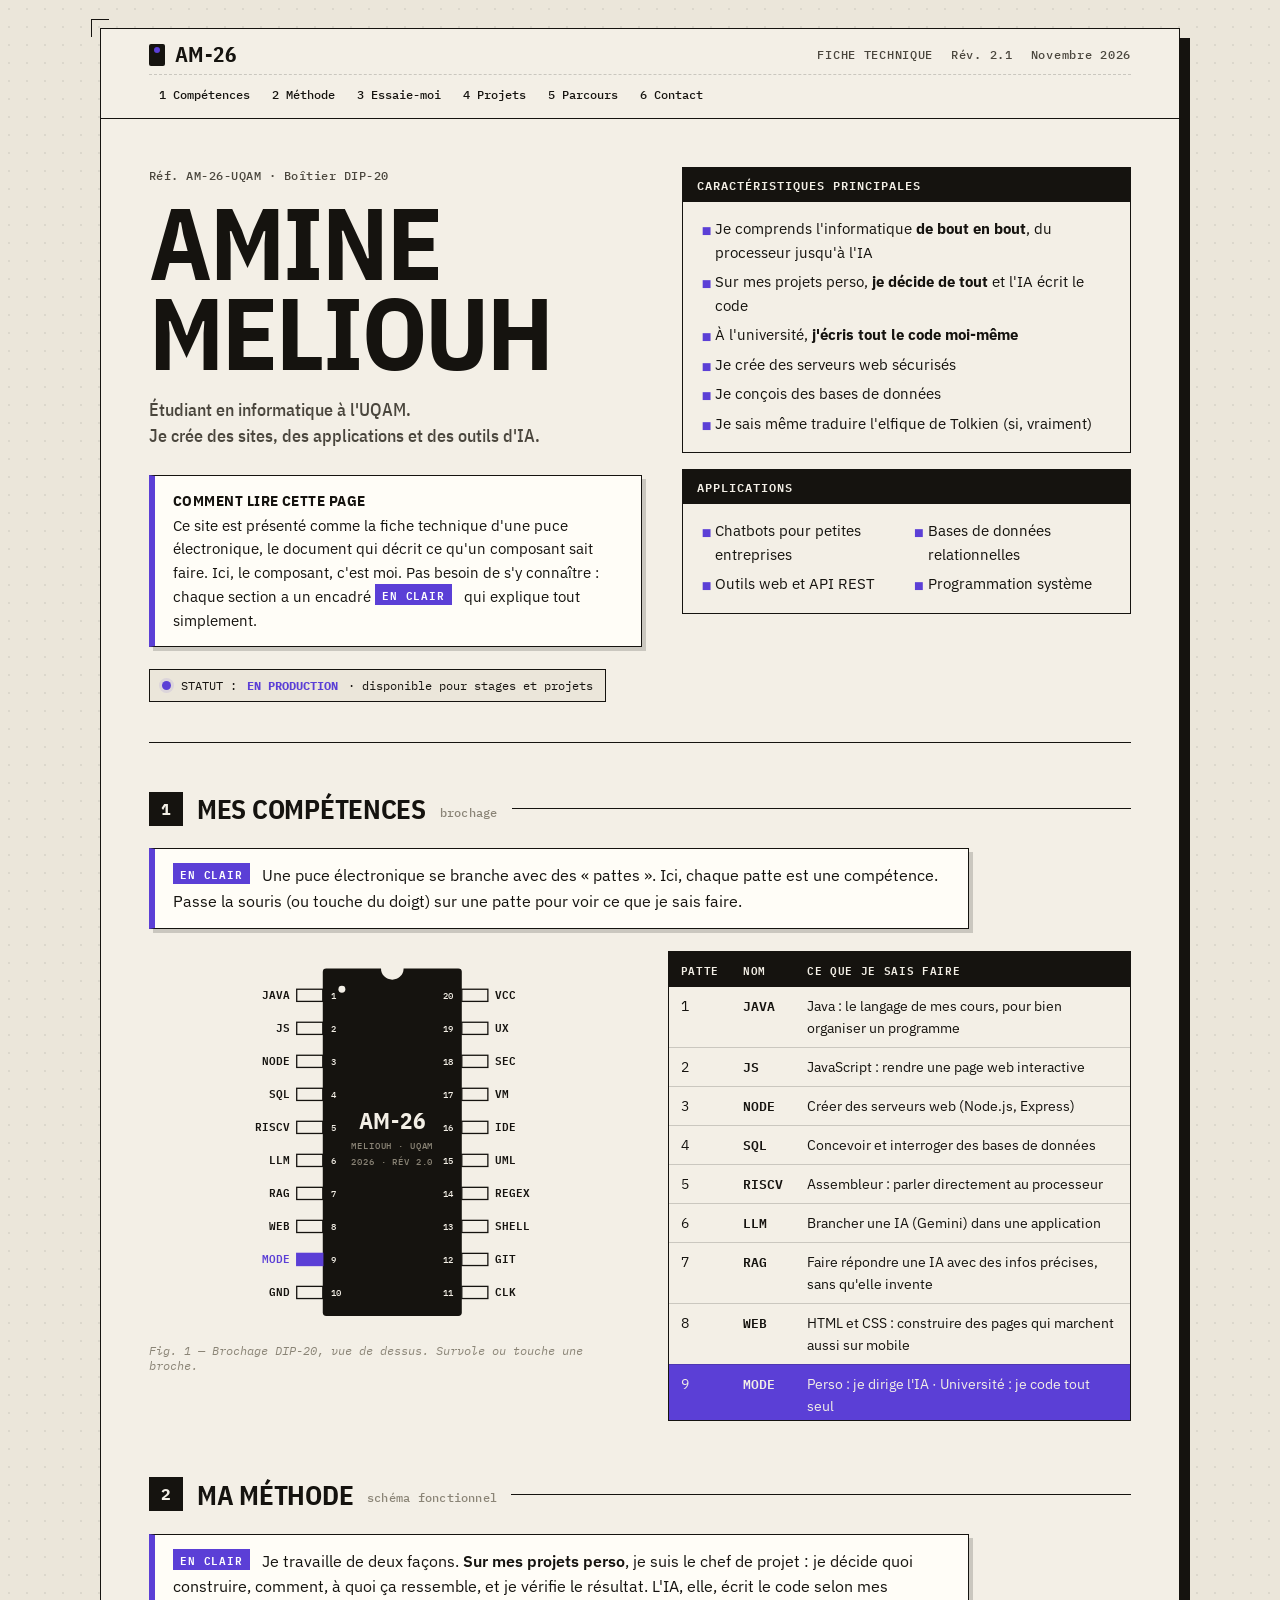
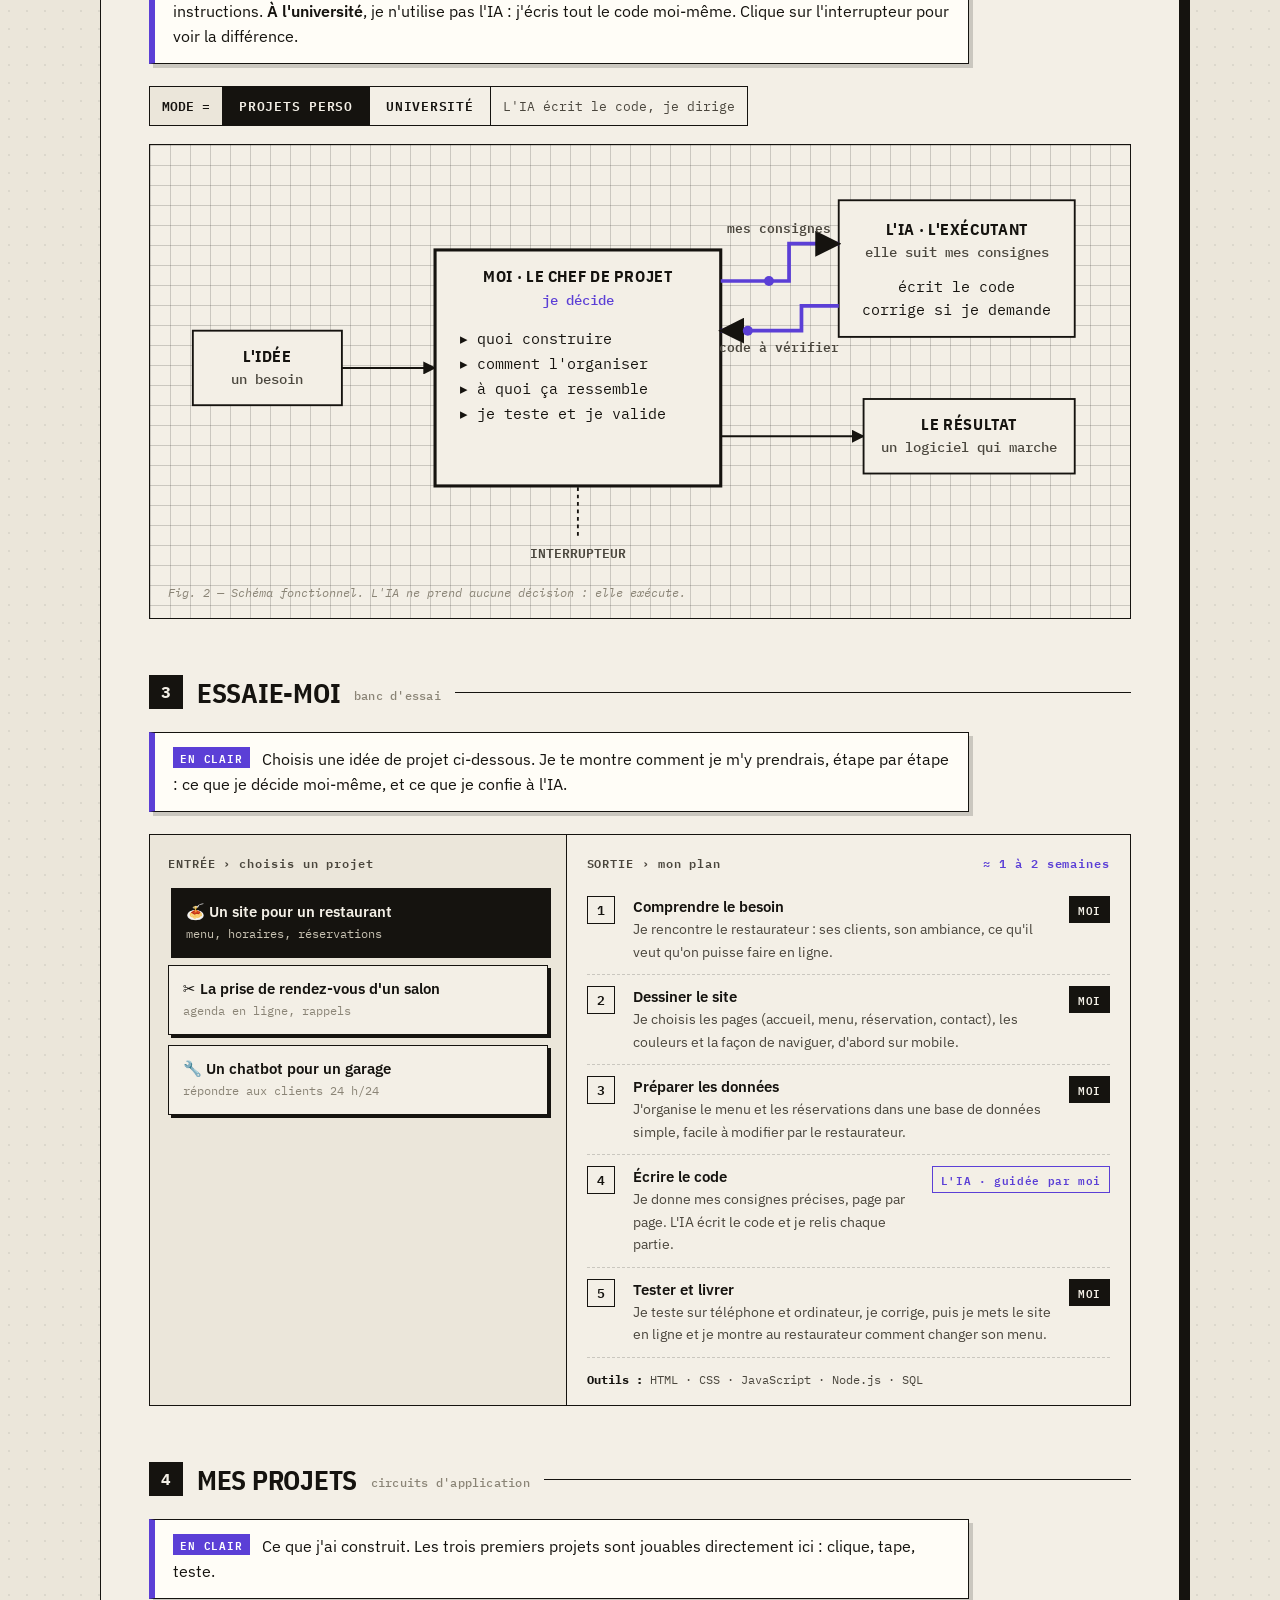
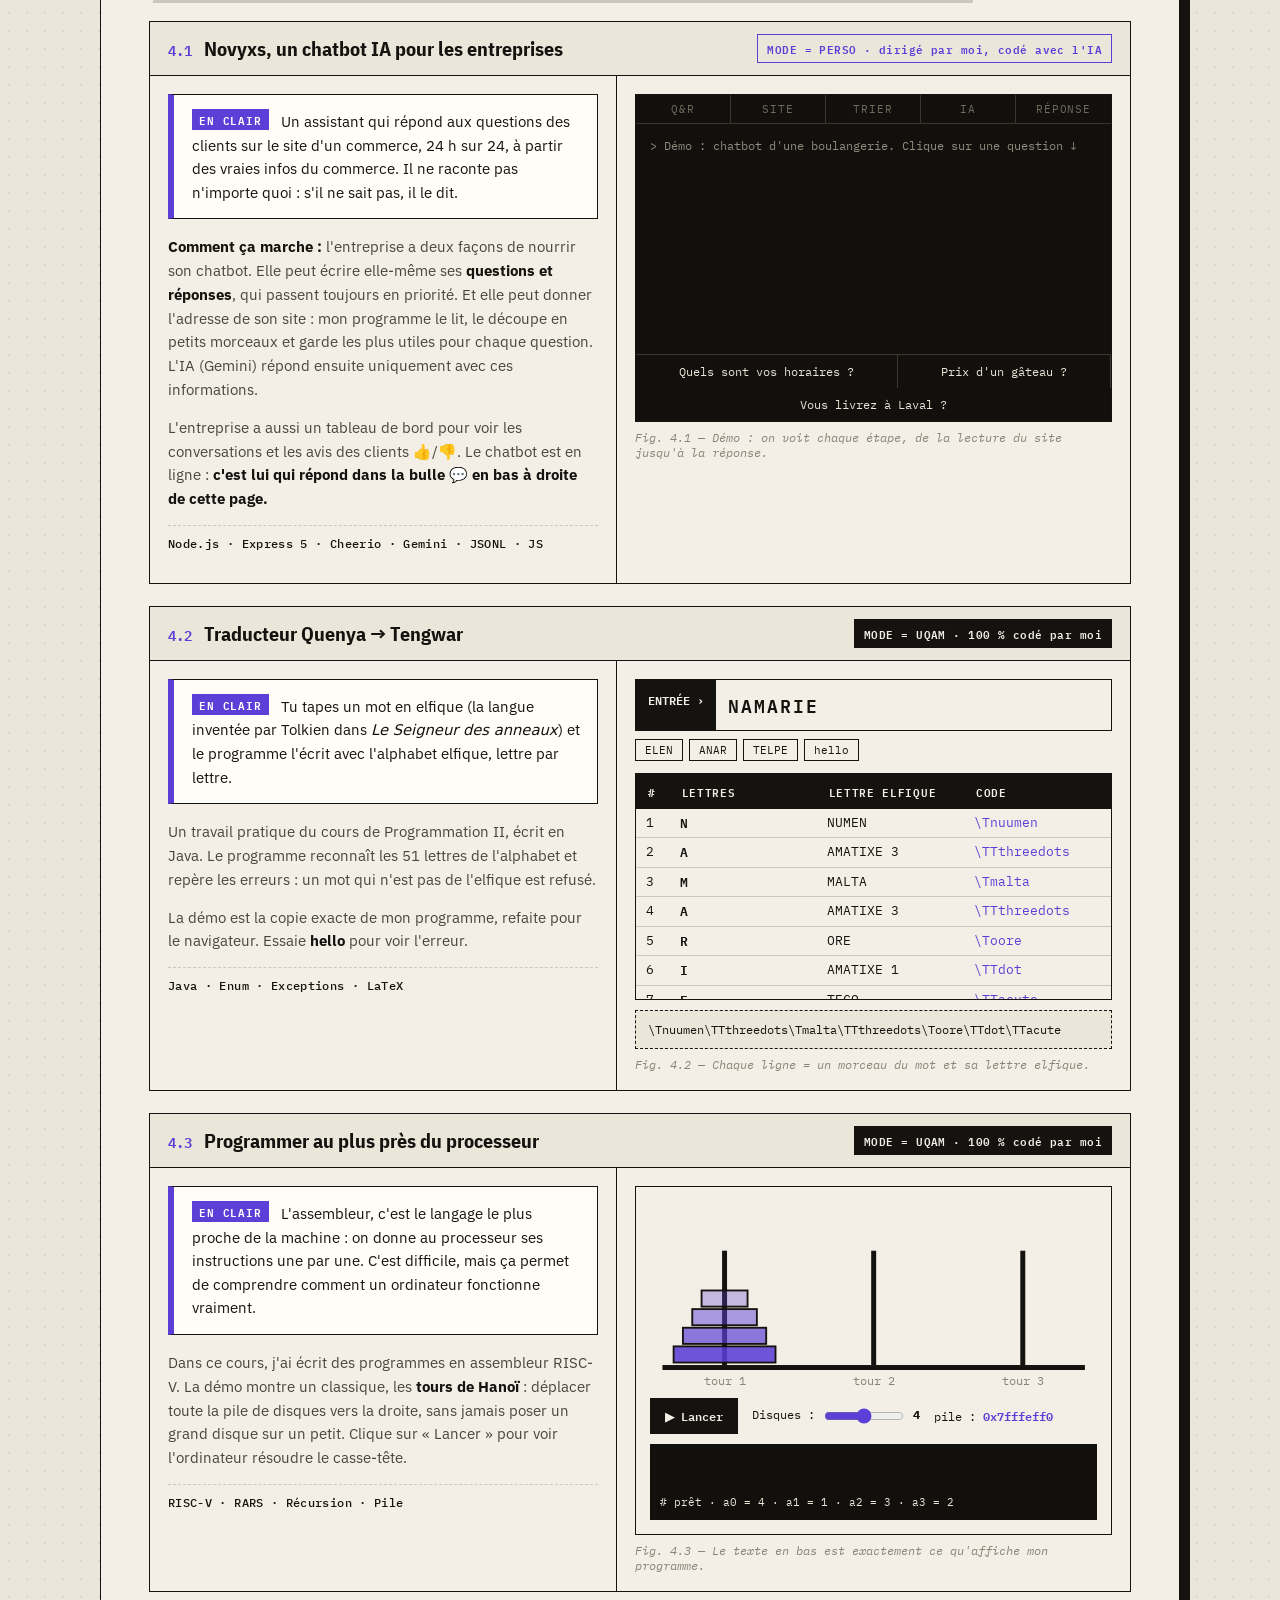
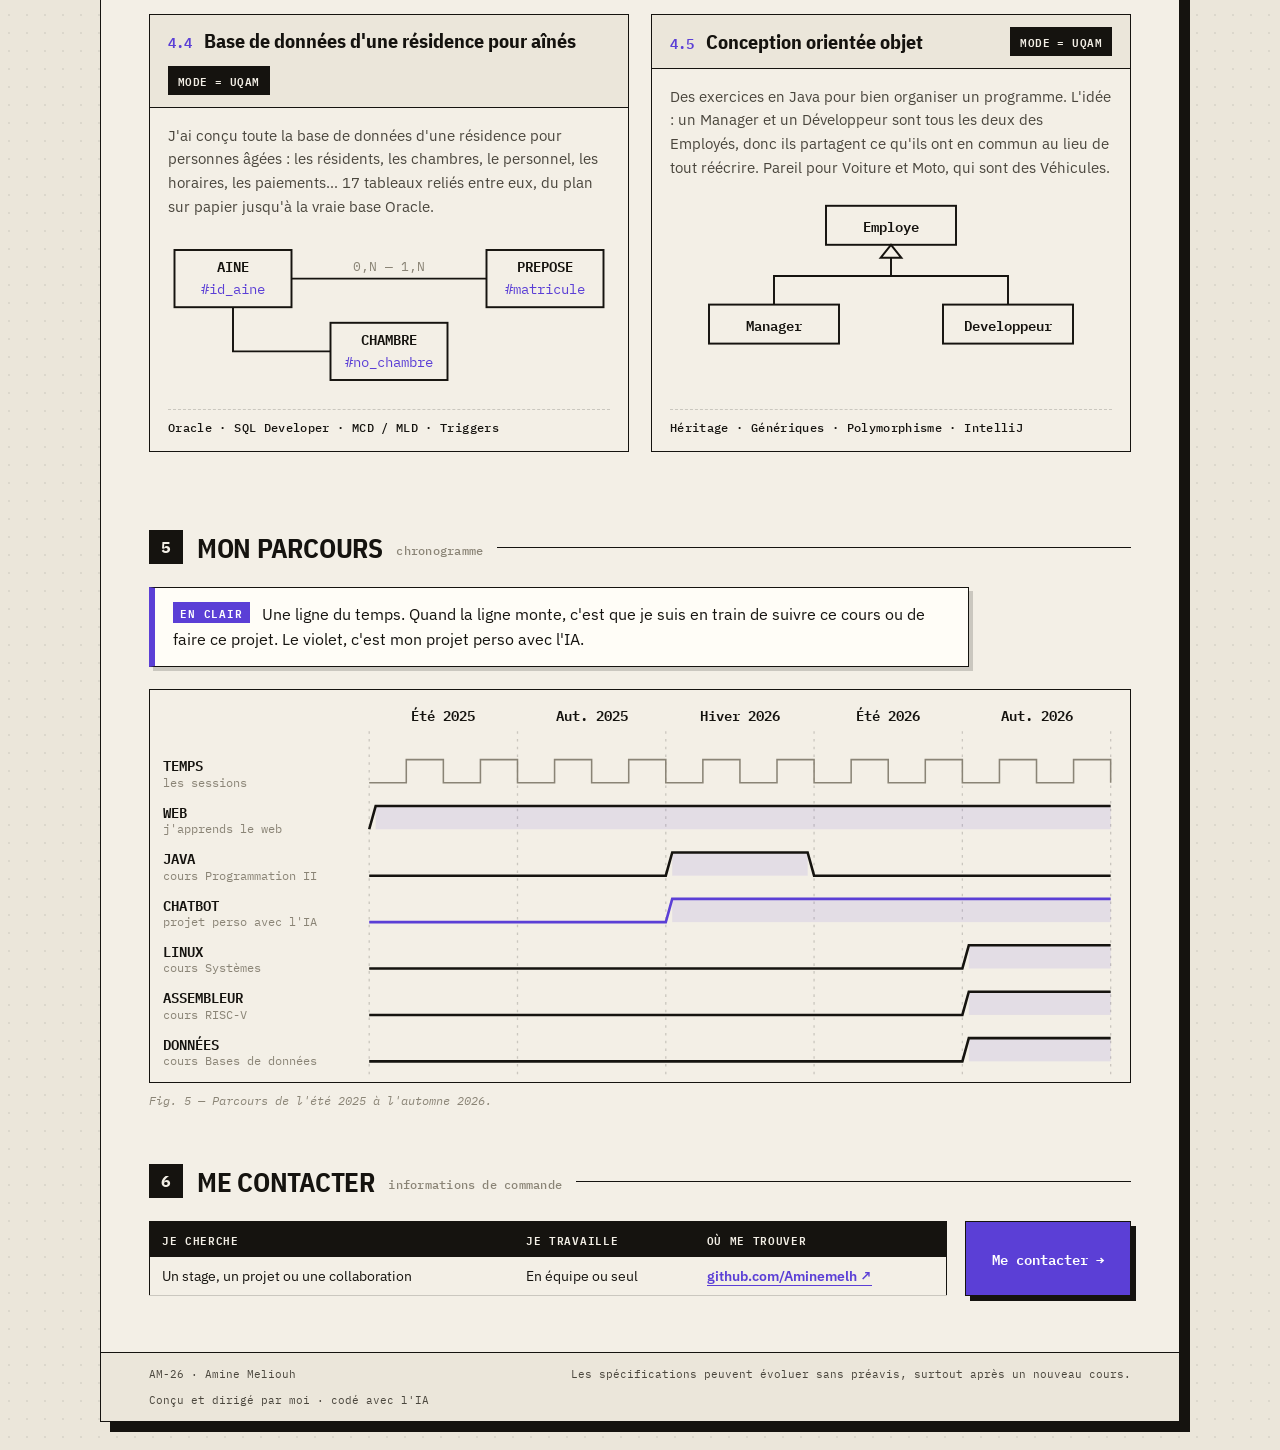
==== commit c5b6ee07: "Retire l'historique des révisions Co-Authored-By: Claude Opus 5.5 <noreply@anthropic.com>" ====
--- a/index.html
+++ b/index.html
@@ -311,16 +311,6 @@
         </table>
         <a class="order-btn" href="https://github.com/Aminemelh" target="_blank" rel="noopener">Me contacter →</a>
       </div>
-
-      <h3 class="rev-title">Historique des révisions</h3>
-      <table class="tbl rev">
-        <thead><tr><th>Rév.</th><th>Date</th><th>Description</th></tr></thead>
-        <tbody>
-          <tr><td>1.0</td><td>11/2026</td><td>Version « vitrine sombre ». <a class="link" href="v1/index.html">Voir la rév. 1.0 →</a></td></tr>
-          <tr><td>2.0</td><td>11/2026</td><td>Passage au format fiche technique. Ajout du mode UQAM.</td></tr>
-          <tr><td>2.1</td><td>11/2026</td><td>Ajout des encadrés « En clair » pour que tout le monde puisse lire.</td></tr>
-        </tbody>
-      </table>
     </section>
 
     <footer class="doc-foot">
--- a/css/style.css
+++ b/css/style.css
@@ -284,9 +284,6 @@
 .order-btn { display: grid; place-items: center; padding: 0 26px; background: var(--accent); color: #fff; text-decoration: none; font: 600 .9rem var(--mono); border: 1.5px solid var(--ink); box-shadow: 5px 5px 0 var(--ink); transition: transform .12s, box-shadow .12s; }
 .order-btn:hover { transform: translate(2px, 2px); box-shadow: 3px 3px 0 var(--ink); }
 .order-btn:active { transform: translate(5px, 5px); box-shadow: 0 0 0 var(--ink); }
-.rev-title { font: 700 1rem var(--cond); text-transform: uppercase; margin: 34px 0 10px; }
-.rev { border: 1.5px solid var(--ink); }
-.rev td:first-child, .rev td:nth-child(2) { font-family: var(--mono); white-space: nowrap; }
 
 .doc-foot { display: flex; justify-content: space-between; gap: 12px; flex-wrap: wrap; margin: 48px -48px -32px; padding: 14px 48px; border-top: 1.5px solid var(--ink); font: .7rem var(--mono); color: var(--ink-2); background: var(--paper-2); }
 
